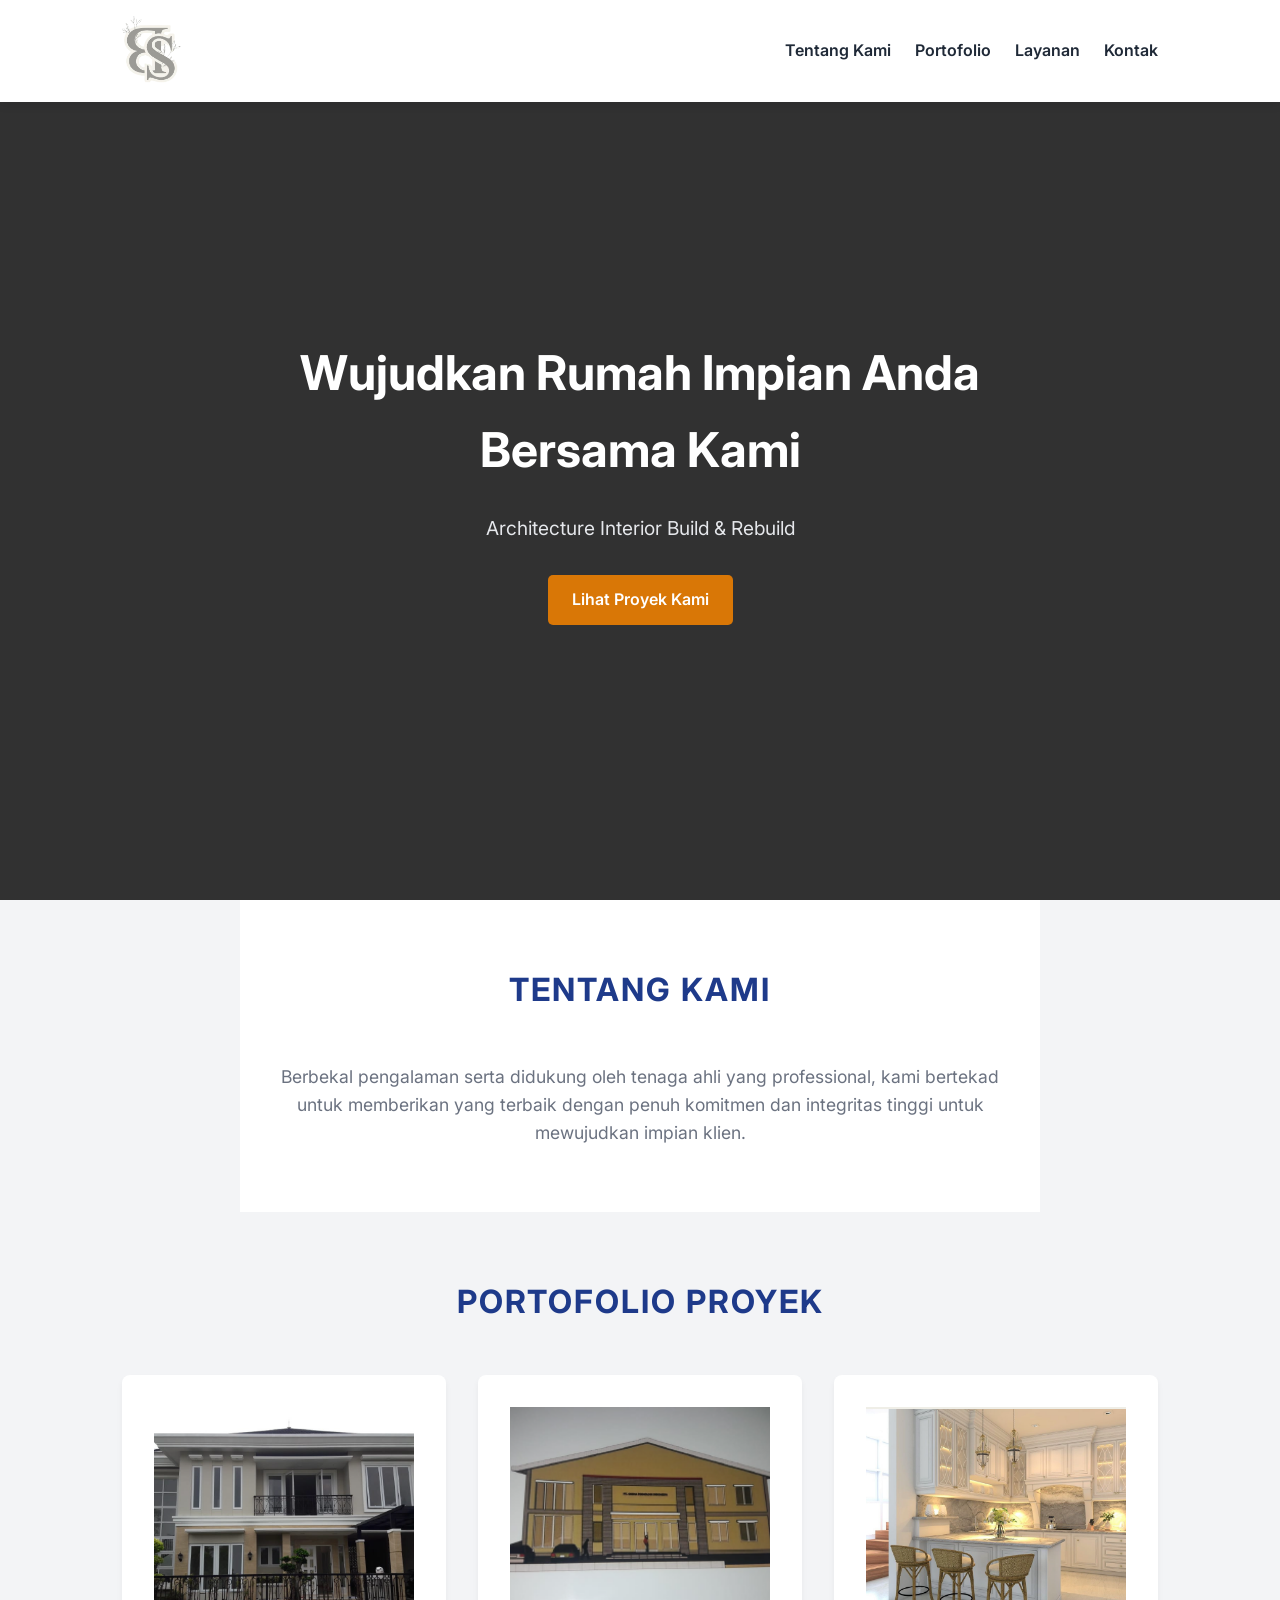
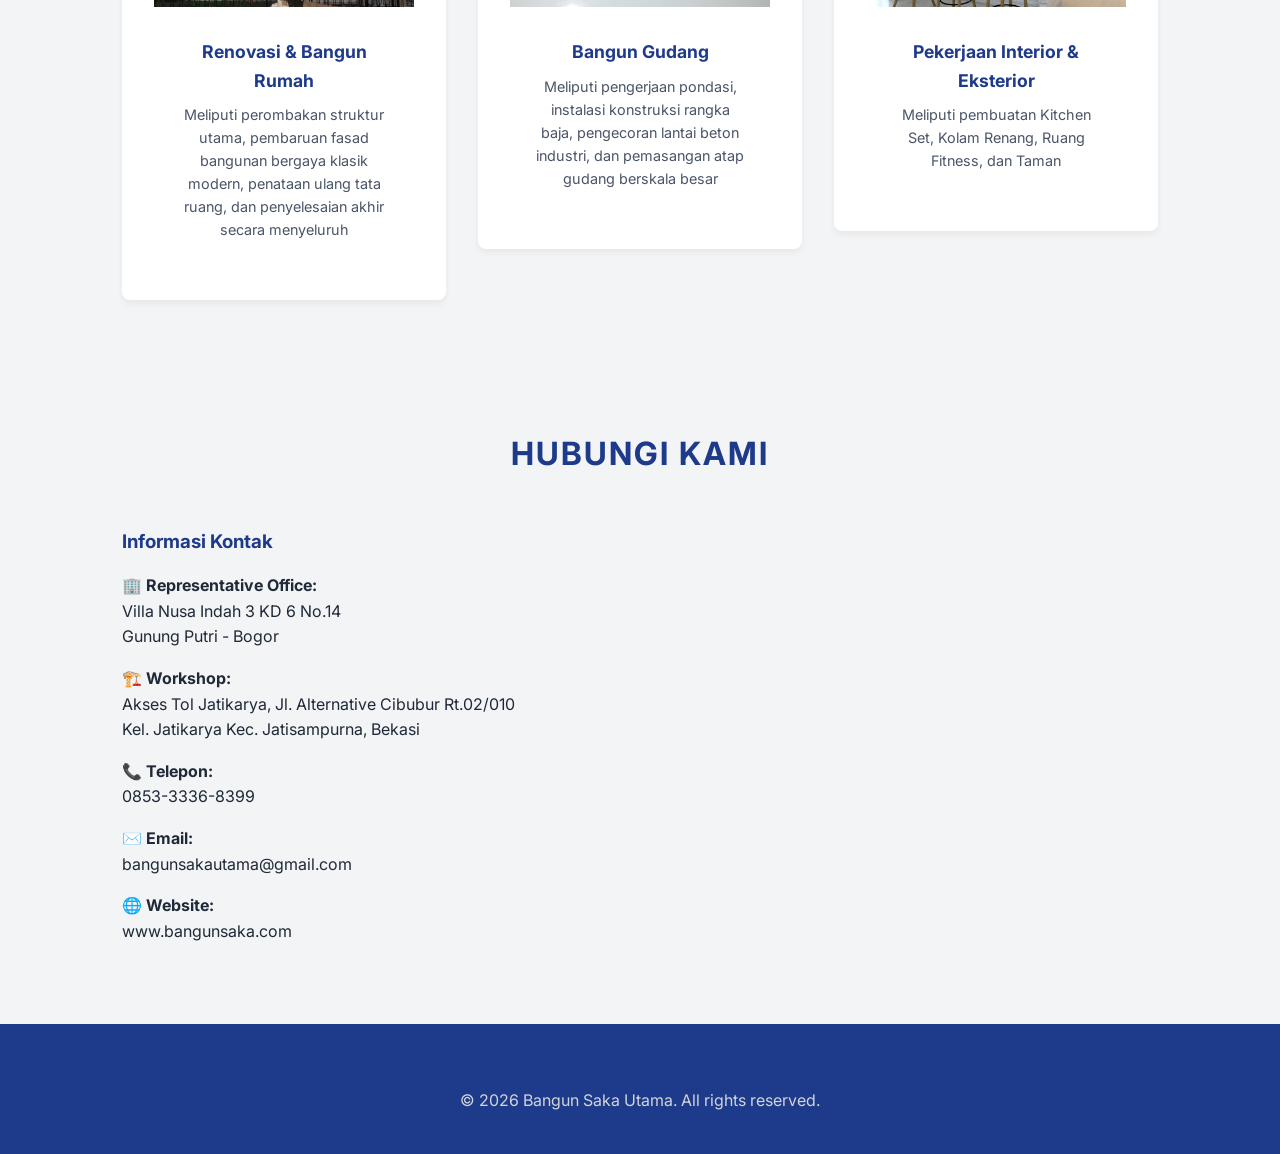
==== index.html @ c2448979 "Initial commit" ====
<!DOCTYPE html>
<html lang="id">
<head>
    <meta charset="UTF-8">
    <meta name="viewport" content="width=device-width, initial-scale=1.0">
    <title>Bangun Saka Utama</title>
    <link href="https://fonts.googleapis.com/css2?family=Inter:wght@300;400;600;700&family=Playfair+Display:wght@700&display=swap" rel="stylesheet">
    <style>
        /* === Variabel CSS & Reset === */
        :root {
            --primary: #1e3a8a; /* Biru Tua */
            --primary-light: #3b82f6; 
            --accent: #d97706; /* Emas/Amber */
            --accent-hover: #b45309;
            --text-dark: #1f2937;
            --text-light: #6b7280;
            --bg-light: #f3f4f6;
            --white: #ffffff;
        }

        * {
            margin: 0;
            padding: 0;
            box-sizing: border-box;
            font-family: 'Inter', sans-serif;
            scroll-behavior: smooth;
        }

        body {
            color: var(--text-dark);
            line-height: 1.6;
            background-color: var(--bg-light);
        }

        /* === Tipografi & Utilitas === */
        h1, h2, h3 {
            color: var(--primary);
            margin-bottom: 1rem;
        }

        .container {
            max-width: 1100px;
            margin: 0 auto;
            padding: 4rem 2rem;
        }

        .section-title {
            text-align: center;
            font-size: 2rem;
            margin-bottom: 3rem;
            font-weight: 700;
            letter-spacing: 2px;
            text-transform: uppercase
        }

        .btn {
            display: inline-block;
            background-color: var(--accent);
            color: var(--white);
            padding: 0.75rem 1.5rem;
            border-radius: 5px;
            text-decoration: none;
            font-weight: 600;
            border: none;
            cursor: pointer;
            transition: background 0.3s;
        }

        .btn:hover {
            background-color: var(--accent-hover);
        }

        /* === Navigasi === */
        header {
            background: var(--white);
            box-shadow: 0 2px 10px rgba(0,0,0,0.1);
            position: fixed;
            width: 100%;
            top: 0;
            z-index: 1000;
        }

        nav {
            max-width: 1100px;
            margin: 0 auto;
            padding: 1rem 2rem;
            display: flex;
            justify-content: space-between;
            align-items: center;
        }

        .logo {
            font-size: 1.5rem;
            font-weight: 700;
            color: var(--primary);
            text-decoration: none;
        }

        .nav-links {
            list-style: none;
            display: flex;
            gap: 1.5rem;
        }

        .nav-links a {
            text-decoration: none;
            color: var(--text-dark);
            font-weight: 600;
            transition: color 0.3s;
        }

        .nav-links a:hover {
            color: var(--primary-light);
        }

        /* === Hero Section === */
        .hero {
            background: linear-gradient(rgba(0, 0, 0, 0.8), rgba(0, 0, 0, 0.8)), url('https://images.unsplash.com/photo-1600596542815-ffad4c1539a9?ixlib=rb-1.2.1&auto=format&fit=crop&w=1350&q=80') center/cover;
            height: 100vh;
            display: flex;
            align-items: center;
            justify-content: center;
            text-align: center;
            color: var(--white);
            padding-top: 60px; /* Offset untuk header */
        }

        .hero-content {
            max-width: 800px;
            margin: 0 auto;
            padding: 0 2rem;
        }

        .hero h1 {
            color: var(--white);
            font-size: 3rem;
            margin-bottom: 1.5rem;
        }

        .hero p {
            font-size: 1.2rem;
            margin-bottom: 2rem;
            color: #e5e7eb;
        }

        /* === About Section === */
        .about {
            background-color: var(--white);
            text-align: center;
            max-width: 800px;
            margin: 0 auto;
        }

        .about p {
            font-size: 1.1rem;
            color: var(--text-light);
        }

        /* === Services Section === */
        .services {
            background-color: var(--bg-light);
        }

        .grid {
            display: grid;
            grid-template-columns: repeat(auto-fit, minmax(280px, 1fr));
            gap: 2rem;
        }

        .card {
            background: var(--white);
            padding: 2rem;
            border-radius: 8px;
            box-shadow: 0 4px 6px rgba(0,0,0,0.05);
            text-align: center;
            transition: transform 0.3s;
        }

        .card:hover {
            transform: translateY(-5px);
        }

        .card h3 {
            font-size: 1.25rem;
        }

        .card p {
            color: var(--text-light);
            font-size: 0.95rem;
        }

        /* Portfolio */
        .portfolio-grid { 
            display: grid; 
            grid-template-columns: repeat(auto-fit, minmax(300px, 1fr)); 
            gap: 2rem; 
        }
        .card { 
            background: var(--white); 
            border-radius: 8px; 
            overflow: hidden; 
            box-shadow: 0 4px 6px rgba(0,0,0,0.05); 
        }
        .card img { 
            width: 100%; 
            height: 200px; 
            object-fit: cover; 
            background-color: #e2e8f0; 
        }
        .card-content { 
            padding: 1.5rem; 
        }
        .card h3 { 
            font-size: 1.1rem; 
            margin-bottom: 0.5rem; 
        }
        .card p { 
            font-size: 0.9rem; 
            color: #4a5568; 
            margin-bottom: 0.2rem; 
        }

        /* === Contact Section === */
        .contact-wrapper { 
            display: grid; 
            grid-template-columns: 1fr 1fr; gap: 3rem; 
            background: var(--white); 
            padding: 2rem; 
            border-radius: 8px; 
        }

        .contact-info p { 
            margin-bottom: 1rem; 
        }

        .contact form {
            max-width: 600px;
            margin: 0 auto;
            display: flex;
            flex-direction: column;
            gap: 1.5rem;
        }

        .form-group {
            display: flex;
            flex-direction: column;
            margin-bottom: 1rem;
            gap: 0.5rem;
        }

        .form-group label {
            font-weight: 600;
        }

        .form-group input, .form-group textarea {
            width: 100%;
            padding: 0.8rem;
            border: 1px solid #cbd5e0;;
            border-radius: 4px;
            font-size: 1rem;
        }

        .form-group input:focus, .form-group textarea:focus {
            outline: none;
            border-color: var(--primary);
        }

        /* === Footer === */
        footer {
            background-color: var(--primary);
            color: var(--white);
            text-align: center;
            padding: 2rem;
        }

        footer p {
            margin-top: 2rem;
            margin-bottom: 0.5rem;
            color: #d1d5db;
        }

        /* === Responsif / Mobile === */
        @media (max-width: 768px) {
            .nav-links {
                display: none; /* Disembunyikan untuk kesederhanaan di mobile */
            }
            .hero h1 {
                font-size: 2rem;
            }
            .hero p {
                font-size: 1rem;
            }
            .container {
                padding: 3rem 1.5rem;
            }
            .contact-wrapper { 
                grid-template-columns: 1fr; 
            }
            .nav-links { 
                display: none;
            }
        }
    </style>
</head>
<body>

    <!-- Header & Navigasi -->
    <header>
        <nav>
            <a href="#" class="logo"><img src="image/Logo Bangun Saka Utama.jpg" alt="Bangun Saka Utama" 
                style="height:70px; vertical-align:middle; margin-right:10px;"></a>
            <ul class="nav-links">
                <li><a href="#about">Tentang Kami</a></li>
                <li><a href="#portofolio">Portofolio</a></li>
                <li><a href="#services">Layanan</a></li>
                <li><a href="#contact">Kontak</a></li>
            </ul>
        </nav>
    </header>

    <!-- Hero Section -->
    <section class="hero" id="home">
        <div class="hero-content">
            <h1>Wujudkan Rumah Impian Anda Bersama Kami</h1>
            <p>Architecture Interior Build & Rebuild</p>
            <a href="#portofolio" class="btn">Lihat Proyek Kami</a>
        </div>
    </section>

    <!-- About Section -->
    <section class="container about" id="about">
        <h2 class="section-title">Tentang Kami</h2>
        <p>Berbekal pengalaman serta didukung oleh tenaga ahli yang professional, kami bertekad untuk memberikan yang terbaik dengan penuh komitmen dan integritas tinggi untuk mewujudkan impian klien.</p>
    </section>

    <!-- Services / Portfolio Section -->
    <section class="container" id="portfolio">
        <h2 class="section-title">Portofolio Proyek</h2>
        <div class="portfolio-grid">
            
                <!-- Item 1 -->
                <a href="Bangun rumah.html" style="text-decoration: none; color: inherit;">
                    <div class="card">
                        <img src="image/Renovasi & Bangun Rumah.jpg">
                        <div class="card-content">
                            <h3>Renovasi & Bangun Rumah</h3>
                            <p>Meliputi perombakan struktur utama, pembaruan fasad bangunan bergaya klasik modern, penataan ulang tata ruang, dan penyelesaian akhir secara menyeluruh </p>
                        </div>
                    </div>
                </a>
                <!-- Item 2 -->
                <a href="Bangun Gudang.html" style="text-decoration: none; color: inherit;">
                    <div class="card">
                        <img src="image/Bangun Gudang.jpg">
                        <div class="card-content">
                            <h3>Bangun Gudang</h3>
                            <p>Meliputi pengerjaan pondasi, instalasi konstruksi rangka baja, pengecoran lantai beton industri, dan pemasangan atap gudang berskala besar</p>
                        </div>
                    </div>
                </a>
                <!-- Item 3 -->
                <a href="Bangun Interior.html" style="text-decoration: none; color: inherit;">
                    <div class="card">
                        <img src="image/Interior.jpg">
                        <div class="card-content">
                            <h3>Pekerjaan Interior & Eksterior</h3>
                            <p>Meliputi pembuatan Kitchen Set, Kolam Renang, Ruang Fitness, dan Taman</p>
                        </div>
                    </div>
                </a>
        </div>
    </section>

    <!-- Contact Form Section -->
    <section class="container" id="contact">
        <h2 class="section-title">Hubungi Kami</h2>
        <form id="contact-wrapper">
            <div class="contact-info">
            <h3>Informasi Kontak</h3>
            
            <div class="contact-item">
                <strong>🏢 Representative Office:</strong>
                <p>Villa Nusa Indah 3 KD 6 No.14<br>Gunung Putri - Bogor</p>
            </div>
            
            <div class="contact-item">
                <strong>🏗️ Workshop:</strong>
                <p>Akses Tol Jatikarya, Jl. Alternative Cibubur Rt.02/010<br>Kel. Jatikarya Kec. Jatisampurna, Bekasi</p>
            </div>
            
            <div class="contact-item">
                <strong>📞 Telepon:</strong>
                <p>0853-3336-8399</p>
            </div>
            
            <div class="contact-item">
                <strong>✉️ Email:</strong>
                <p>bangunsakautama@gmail.com</p>
            </div>
            
            <div class="contact-item">
                <strong>🌐 Website:</strong>
                <p>www.bangunsaka.com</p>
            </div>
        </form>

        </div>
    </section>

    <!-- Footer -->
    <footer>
        <p>&copy; 2026 Bangun Saka Utama. All rights reserved.</p>
    </footer>

</body>
</html>
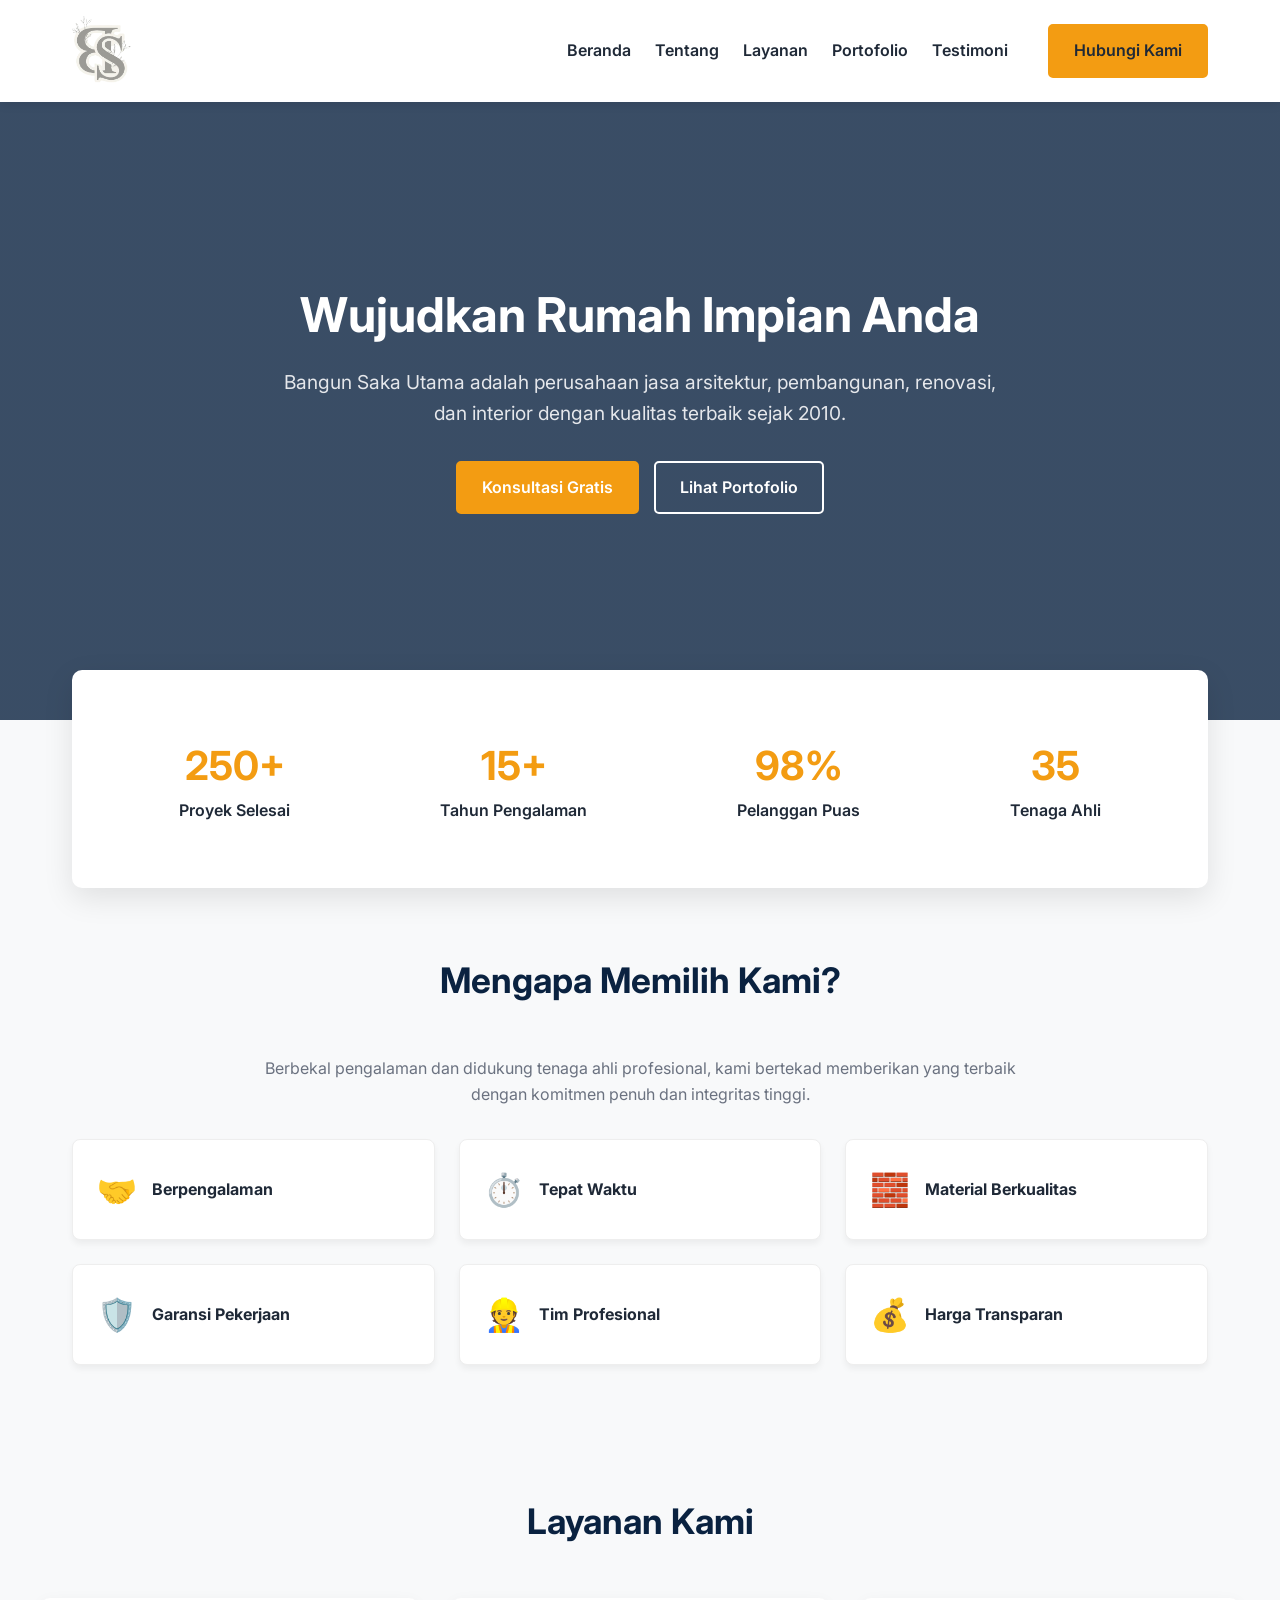
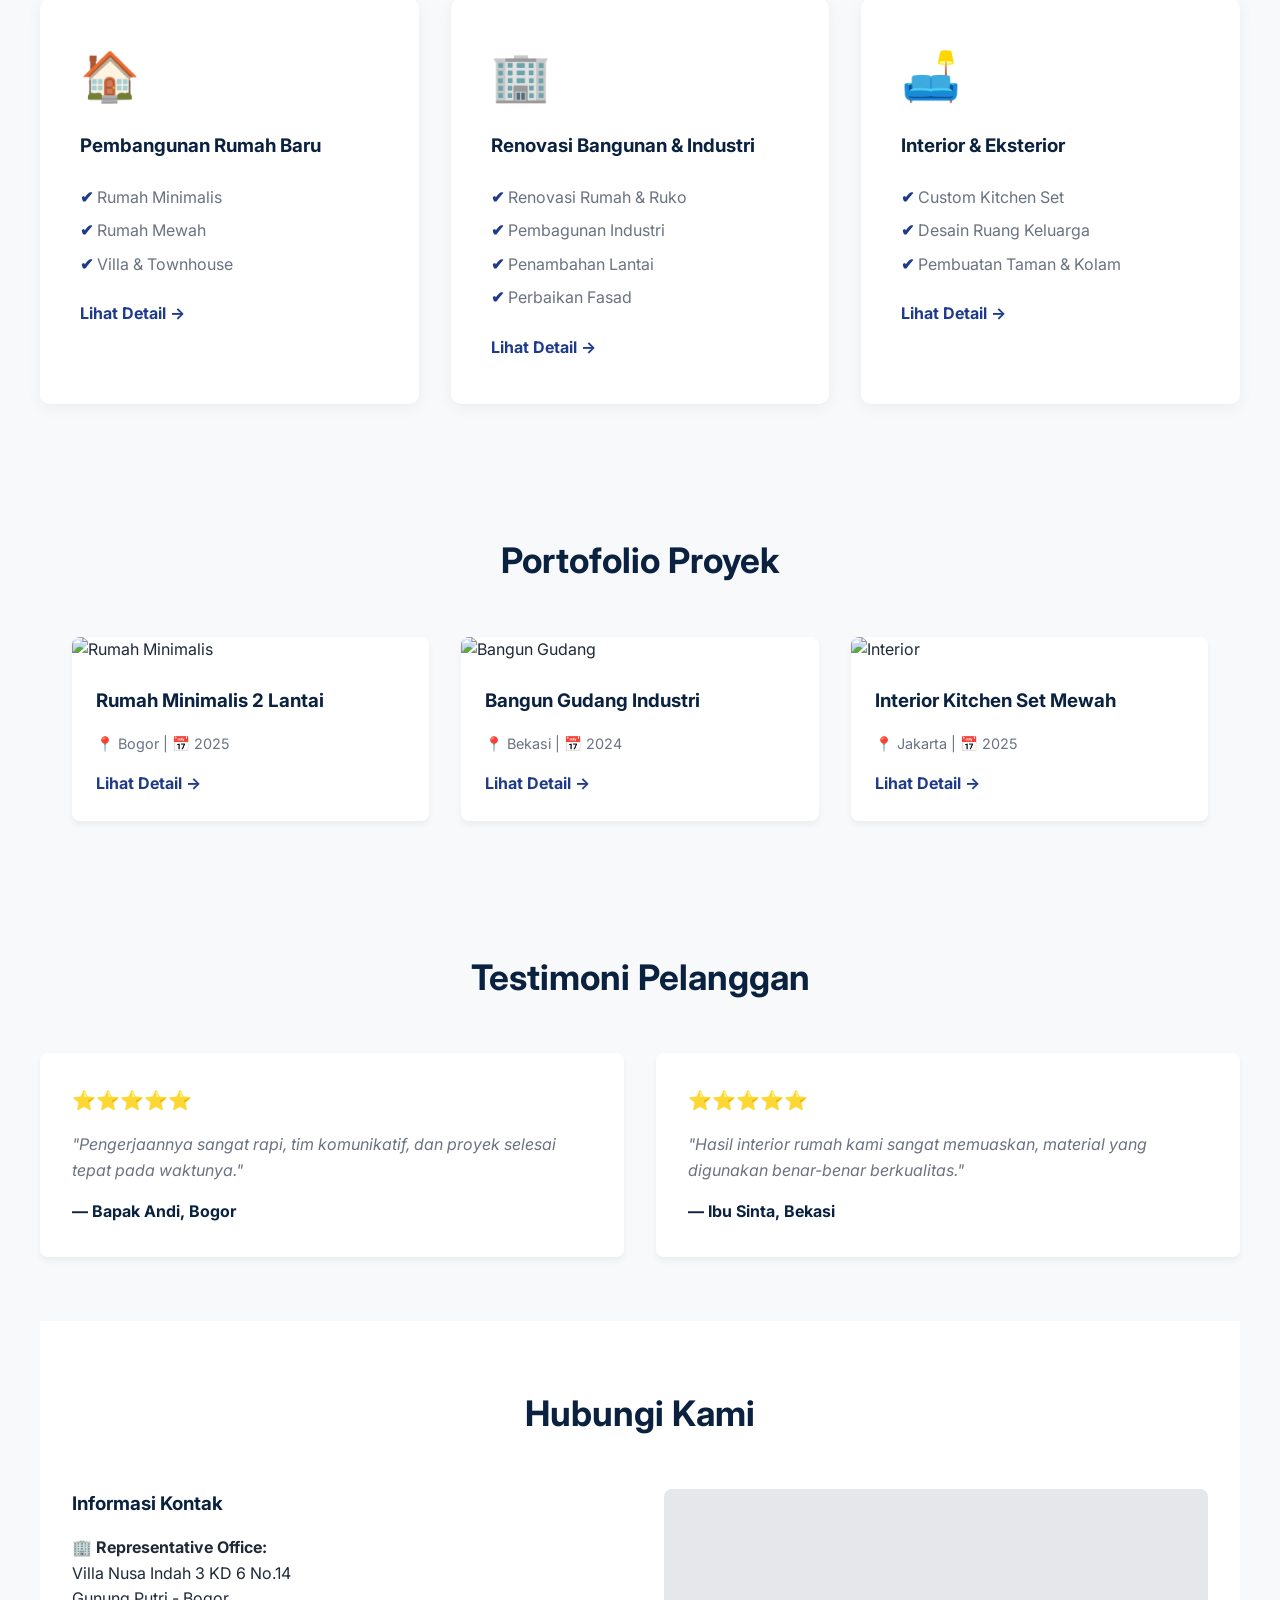
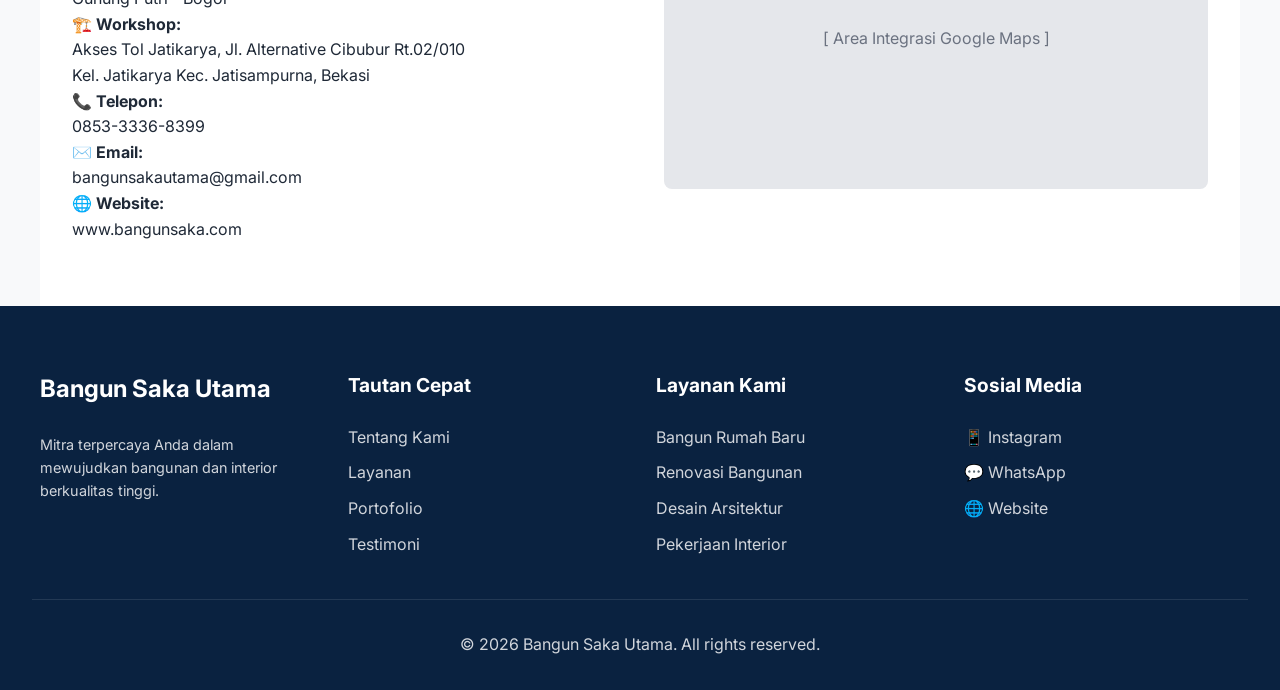
==== commit b9ca6eed: "penambahan" ====
--- a/index.html
+++ b/index.html
@@ -4,17 +4,18 @@
     <meta charset="UTF-8">
     <meta name="viewport" content="width=device-width, initial-scale=1.0">
     <title>Bangun Saka Utama</title>
-    <link href="https://fonts.googleapis.com/css2?family=Inter:wght@300;400;600;700&family=Playfair+Display:wght@700&display=swap" rel="stylesheet">
+    <link href="https://fonts.googleapis.com/css2?family=Inter:wght@300;400;600;700&amp;display=swap" rel="stylesheet">
     <style>
         /* === Variabel CSS & Reset === */
         :root {
-            --primary: #1e3a8a; /* Biru Tua */
-            --primary-light: #3b82f6; 
-            --accent: #d97706; /* Emas/Amber */
-            --accent-hover: #b45309;
+            /* Menyesuaikan dengan nuansa biru konstruksi dan oranye CTA */
+            --primary: #0a2240; 
+            --primary-light: #1e3a8a; 
+            --accent: #f39c12; 
+            --accent-hover: #d68910;
             --text-dark: #1f2937;
             --text-light: #6b7280;
-            --bg-light: #f3f4f6;
+            --bg-light: #f8f9fa;
             --white: #ffffff;
         }
 
@@ -32,42 +33,53 @@
             background-color: var(--bg-light);
         }
 
-        /* === Tipografi & Utilitas === */
-        h1, h2, h3 {
-            color: var(--primary);
-            margin-bottom: 1rem;
-        }
-
+        h1, h2, h3 { 
+            color: var(--primary); 
+            margin-bottom: 1rem; 
+        }
+        
         .container {
-            max-width: 1100px;
+            max-width: 1200px;
             margin: 0 auto;
             padding: 4rem 2rem;
         }
 
         .section-title {
             text-align: center;
-            font-size: 2rem;
+            font-size: 2.2rem;
             margin-bottom: 3rem;
             font-weight: 700;
-            letter-spacing: 2px;
-            text-transform: uppercase
-        }
-
+        }
+
+        /* === Tombol (Buttons) === */
         .btn {
             display: inline-block;
-            background-color: var(--accent);
-            color: var(--white);
             padding: 0.75rem 1.5rem;
             border-radius: 5px;
             text-decoration: none;
             font-weight: 600;
-            border: none;
+            text-align: center;
+            transition: all 0.3s ease;
             cursor: pointer;
-            transition: background 0.3s;
-        }
-
-        .btn:hover {
+            border: 2px solid transparent;
+        }
+        .btn-primary {
+            background-color: var(--accent);
+            color: var(--white);
+            border-color: var(--accent);
+        }
+        .btn-primary:hover {
             background-color: var(--accent-hover);
+            border-color: var(--accent-hover);
+        }
+        .btn-outline {
+            background-color: transparent;
+            color: var(--white);
+            border-color: var(--white);
+        }
+        .btn-outline:hover {
+            background-color: var(--white);
+            color: var(--primary);
         }
 
         /* === Navigasi === */
@@ -79,225 +91,282 @@
             top: 0;
             z-index: 1000;
         }
-
         nav {
-            max-width: 1100px;
+            max-width: 1200px;
             margin: 0 auto;
             padding: 1rem 2rem;
             display: flex;
             justify-content: space-between;
             align-items: center;
         }
-
-        .logo {
-            font-size: 1.5rem;
-            font-weight: 700;
-            color: var(--primary);
-            text-decoration: none;
+        .logo { 
+            font-size: 1.5rem; 
+            font-weight: 700; 
+            color: var(--primary); 
+            text-decoration: none; 
         }
 
         .nav-links {
             list-style: none;
             display: flex;
             gap: 1.5rem;
-        }
-
+            align-items: center;
+        }
         .nav-links a {
             text-decoration: none;
             color: var(--text-dark);
             font-weight: 600;
             transition: color 0.3s;
         }
-
-        .nav-links a:hover {
-            color: var(--primary-light);
+        .nav-links a:hover { 
+            color: var(--accent); 
+        }
+        .nav-cta { 
+            margin-left: 1rem; 
         }
 
         /* === Hero Section === */
         .hero {
-            background: linear-gradient(rgba(0, 0, 0, 0.8), rgba(0, 0, 0, 0.8)), url('https://images.unsplash.com/photo-1600596542815-ffad4c1539a9?ixlib=rb-1.2.1&auto=format&fit=crop&w=1350&q=80') center/cover;
-            height: 100vh;
+            background: linear-gradient(rgba(10, 34, 64, 0.8), rgba(10, 34, 64, 0.8)), url('https://images.unsplash.com/photo-1600596542815-ffad4c1539a9?ixlib=rb-1.2.1&auto=format&fit=crop&w=1920&q=80') center/cover;
+            height: 80vh;
             display: flex;
             align-items: center;
             justify-content: center;
             text-align: center;
-            color: var(--white);
-            padding-top: 60px; /* Offset untuk header */
-        }
-
+            padding-top: 80px;
+        }
         .hero-content {
             max-width: 800px;
-            margin: 0 auto;
             padding: 0 2rem;
         }
-
         .hero h1 {
             color: var(--white);
             font-size: 3rem;
             margin-bottom: 1.5rem;
-        }
-
+            line-height: 1.2;
+        }
         .hero p {
             font-size: 1.2rem;
+            color: #e5e7eb;
             margin-bottom: 2rem;
-            color: #e5e7eb;
-        }
-
-        /* === About Section === */
-        .about {
-            background-color: var(--white);
-            text-align: center;
-            max-width: 800px;
-            margin: 0 auto;
-        }
-
-        .about p {
-            font-size: 1.1rem;
-            color: var(--text-light);
-        }
-
-        /* === Services Section === */
-        .services {
-            background-color: var(--bg-light);
-        }
-
-        .grid {
+        }
+        .hero-buttons {      
+            display: flex;
+            gap: 15px;
+            justify-content: center;
+        }
+
+        /* === Mengapa Memilih Kami & Statistik === */
+        .reasons-grid {
             display: grid;
-            grid-template-columns: repeat(auto-fit, minmax(280px, 1fr));
+            grid-template-columns: repeat(auto-fit, minmax(300px, 1fr));
+            gap: 1.5rem;
+            margin-top: 2rem;
+        }
+        .reason-card {
+            background: var(--white);
+            padding: 1.5rem;
+            border-radius: 8px;
+            box-shadow: 0 4px 6px rgba(0,0,0,0.05);
+            display: flex;
+            align-items: center;
+            gap: 15px;
+            border: 1px solid #eee;
+        }
+        .reason-icon { font-size: 2rem; }
+        
+        .stats-container {
+            background: var(--white);
+            padding: 3rem 2rem;
+            border-radius: 10px;
+            box-shadow: 0 10px 30px rgba(0,0,0,0.1);
+            display: flex;
+            justify-content: space-around;
+            flex-wrap: wrap;
+            margin-top: -50px; /* Overlapping efek */
+            position: relative;
+            z-index: 10;
+        }
+        .stat-item { 
+            text-align: center; 
+            padding: 1rem;
+        }
+        .stat-number { 
+            font-size: 2.5rem; 
+            font-weight: bold; 
+            color: var(--accent); 
+        }
+        .stat-label { 
+            font-weight: 600; 
+            color: var(--text-dark); 
+        }
+
+        /* === Layanan Kami (Card Hover Style) === */
+        .services-grid {
+            display: grid;
+            grid-template-columns: repeat(auto-fit, minmax(300px, 1fr));
             gap: 2rem;
         }
-
-        .card {
+        .service-card {
+            background: var(--white);
+            padding: 2.5rem;
+            border-radius: 10px;
+            box-shadow: 0 4px 15px rgba(0,0,0,0.05);
+            transition: all 0.3s ease;
+            border-bottom: 4px solid transparent;
+        }
+        .service-card:hover {
+            transform: translateY(-10px);
+            box-shadow: 0 15px 30px rgba(0,0,0,0.1);
+            border-bottom: 4px solid var(--accent);
+        }
+        .service-icon { 
+            font-size: 3rem; 
+            margin-bottom: 1rem; 
+        }
+        .service-list { 
+            list-style: none; 
+            padding: 0; 
+            margin: 1.5rem 0; 
+            color: var(--text-light); 
+        }
+        .service-list li { 
+            margin-bottom: 8px; 
+        }
+        .service-list li::before { 
+            content: "✔ "; 
+            color: var(--primary-light); 
+            font-weight: bold; 
+        }
+        .link-detail { 
+            color: var(--primary-light); 
+            text-decoration: none; 
+            font-weight: bold; 
+            transition: color 0.3s; 
+        }
+        .link-detail:hover { 
+            color: var(--accent); 
+        }
+
+        /* === Portofolio === */
+        .portfolio-grid { 
+            display: grid; 
+            grid-template-columns: repeat(auto-fit, minmax(300px, 1fr)); 
+            gap: 2rem; 
+        }
+        .portfolio-card { 
+            background: var(--white); 
+            border-radius: 8px; 
+            overflow: hidden; 
+            box-shadow: 0 4px 6px rgba(0,0,0,0.05); 
+            transition: transform 0.3s;
+        }
+        .portfolio-card:hover { 
+            transform: scale(1.03); 
+        }
+        .portfolio-card img { 
+            width: 100%; 
+            height: 250px; 
+            object-fit: cover; 
+        }
+        .portfolio-content { 
+            padding: 1.5rem; 
+        }
+        .portfolio-meta { 
+            font-size: 0.9rem; 
+            color: var(--text-light); 
+            margin-bottom: 1rem; 
+        }
+
+        /* === Testimoni === */
+        .testi-grid {
+            display: grid;
+            grid-template-columns: repeat(auto-fit, minmax(300px, 1fr));
+            gap: 2rem;
+        }
+        .testi-card {
             background: var(--white);
             padding: 2rem;
             border-radius: 8px;
             box-shadow: 0 4px 6px rgba(0,0,0,0.05);
+            text-align: left;
+        }
+        .stars { 
+            color: var(--accent); 
+            font-size: 1.2rem; 
+            margin-bottom: 1rem; 
+        }
+        .quote { 
+            font-style: italic; 
+            color: var(--text-light); 
+            margin-bottom: 1rem; 
+        }
+        .author { 
+            font-weight: bold; 
+            color: var(--primary); 
+        }
+
+        /* === Kontak & Footer === */
+        .contact-section { 
+            background: var(--white); 
+        }
+        .contact-grid { 
+            display: grid; 
+            grid-template-columns: 1fr 1fr;
+            gap: 3rem; 
+        }
+        
+        footer {
+            background: var(--primary);
+            color: #d1d5db;
+            padding: 4rem 2rem 2rem;
+        }
+        .footer-grid {
+            max-width: 1200px;
+            margin: 0 auto;
+            display: grid;
+            grid-template-columns: repeat(auto-fit, minmax(200px, 1fr));
+            gap: 2rem;
+            margin-bottom: 2rem;
+        }
+        .footer-col h3 { 
+            color: var(--white); 
+            margin-bottom: 1.5rem; 
+            font-size: 1.2rem; 
+        }
+        .footer-links { 
+            list-style: none; 
+        }
+        .footer-links li { 
+            margin-bottom: 10px; 
+        }
+        .footer-links a { 
+            color: #d1d5db; 
+            text-decoration: none; 
+            transition: color 0.3s; 
+        }
+        .footer-links a:hover { 
+            color: var(--accent); 
+        }
+        .footer-bottom {
             text-align: center;
-            transition: transform 0.3s;
-        }
-
-        .card:hover {
-            transform: translateY(-5px);
-        }
-
-        .card h3 {
-            font-size: 1.25rem;
-        }
-
-        .card p {
-            color: var(--text-light);
-            font-size: 0.95rem;
-        }
-
-        /* Portfolio */
-        .portfolio-grid { 
-            display: grid; 
-            grid-template-columns: repeat(auto-fit, minmax(300px, 1fr)); 
-            gap: 2rem; 
-        }
-        .card { 
-            background: var(--white); 
-            border-radius: 8px; 
-            overflow: hidden; 
-            box-shadow: 0 4px 6px rgba(0,0,0,0.05); 
-        }
-        .card img { 
-            width: 100%; 
-            height: 200px; 
-            object-fit: cover; 
-            background-color: #e2e8f0; 
-        }
-        .card-content { 
-            padding: 1.5rem; 
-        }
-        .card h3 { 
-            font-size: 1.1rem; 
-            margin-bottom: 0.5rem; 
-        }
-        .card p { 
-            font-size: 0.9rem; 
-            color: #4a5568; 
-            margin-bottom: 0.2rem; 
-        }
-
-        /* === Contact Section === */
-        .contact-wrapper { 
-            display: grid; 
-            grid-template-columns: 1fr 1fr; gap: 3rem; 
-            background: var(--white); 
-            padding: 2rem; 
-            border-radius: 8px; 
-        }
-
-        .contact-info p { 
-            margin-bottom: 1rem; 
-        }
-
-        .contact form {
-            max-width: 600px;
-            margin: 0 auto;
-            display: flex;
-            flex-direction: column;
-            gap: 1.5rem;
-        }
-
-        .form-group {
-            display: flex;
-            flex-direction: column;
-            margin-bottom: 1rem;
-            gap: 0.5rem;
-        }
-
-        .form-group label {
-            font-weight: 600;
-        }
-
-        .form-group input, .form-group textarea {
-            width: 100%;
-            padding: 0.8rem;
-            border: 1px solid #cbd5e0;;
-            border-radius: 4px;
-            font-size: 1rem;
-        }
-
-        .form-group input:focus, .form-group textarea:focus {
-            outline: none;
-            border-color: var(--primary);
-        }
-
-        /* === Footer === */
-        footer {
-            background-color: var(--primary);
-            color: var(--white);
-            text-align: center;
-            padding: 2rem;
-        }
-
-        footer p {
-            margin-top: 2rem;
-            margin-bottom: 0.5rem;
-            color: #d1d5db;
-        }
-
-        /* === Responsif / Mobile === */
+            padding-top: 2rem;
+            border-top: 1px solid rgba(255,255,255,0.1);
+        }
+
+        /* Responsive */
         @media (max-width: 768px) {
-            .nav-links {
-                display: none; /* Disembunyikan untuk kesederhanaan di mobile */
+            .nav-links { 
+                display: none; 
             }
-            .hero h1 {
-                font-size: 2rem;
+            .hero h1 { 
+                font-size: 2.2rem; 
             }
-            .hero p {
-                font-size: 1rem;
+            .hero-buttons { 
+                flex-direction: column; 
             }
-            .container {
-                padding: 3rem 1.5rem;
-            }
-            .contact-wrapper { 
+            .contact-grid { 
                 grid-template-columns: 1fr; 
-            }
-            .nav-links { 
-                display: none;
             }
         }
     </style>
@@ -307,13 +376,16 @@
     <!-- Header & Navigasi -->
     <header>
         <nav>
-            <a href="#" class="logo"><img src="image/Logo Bangun Saka Utama.jpg" alt="Bangun Saka Utama" 
+            <!-- Ganti src dengan logo Anda -->
+            <a href="index.html" class="logo"><img src="image/Logo Bangun Saka Utama.jpg" alt="Bangun Saka Utama" 
                 style="height:70px; vertical-align:middle; margin-right:10px;"></a>
             <ul class="nav-links">
-                <li><a href="#about">Tentang Kami</a></li>
-                <li><a href="#portofolio">Portofolio</a></li>
+                <li><a href="#home">Beranda</a></li>
+                <li><a href="#about">Tentang</a></li>
                 <li><a href="#services">Layanan</a></li>
-                <li><a href="#contact">Kontak</a></li>
+                <li><a href="#portfolio">Portofolio</a></li>
+                <li><a href="#testimoni">Testimoni</a></li>
+                <li class="nav-cta"><a href="#contact" class="btn btn-primary">Hubungi Kami</a></li>
             </ul>
         </nav>
     </header>
@@ -321,95 +393,233 @@
     <!-- Hero Section -->
     <section class="hero" id="home">
         <div class="hero-content">
-            <h1>Wujudkan Rumah Impian Anda Bersama Kami</h1>
-            <p>Architecture Interior Build & Rebuild</p>
-            <a href="#portofolio" class="btn">Lihat Proyek Kami</a>
+            <h1>Wujudkan Rumah Impian Anda</h1>
+            <p>Bangun Saka Utama adalah perusahaan jasa arsitektur, pembangunan, renovasi, dan interior dengan kualitas terbaik sejak 2010.</p>
+            <div class="hero-buttons">
+                <a href="#contact" class="btn btn-primary">Konsultasi Gratis</a>
+                <a href="#portfolio" class="btn btn-outline">Lihat Portofolio</a>
+            </div>
         </div>
     </section>
 
-    <!-- About Section -->
-    <section class="container about" id="about">
-        <h2 class="section-title">Tentang Kami</h2>
-        <p>Berbekal pengalaman serta didukung oleh tenaga ahli yang professional, kami bertekad untuk memberikan yang terbaik dengan penuh komitmen dan integritas tinggi untuk mewujudkan impian klien.</p>
+    <!-- Statistik Section -->
+    <div class="container" style="padding-top: 0; padding-bottom: 0;">
+        <div class="stats-container">
+            <div class="stat-item">
+                <div class="stat-number">250+</div>
+                <div class="stat-label">Proyek Selesai</div>
+            </div>
+            <div class="stat-item">
+                <div class="stat-number">15+</div>
+                <div class="stat-label">Tahun Pengalaman</div>
+            </div>
+            <div class="stat-item">
+                <div class="stat-number">98%</div>
+                <div class="stat-label">Pelanggan Puas</div>
+            </div>
+            <div class="stat-item">
+                <div class="stat-number">35</div>
+                <div class="stat-label">Tenaga Ahli</div>
+            </div>
+        </div>
+    </div>
+
+    <!-- Tentang & Mengapa Memilih Kami -->
+    <section class="container" id="about">
+        <h2 class="section-title">Mengapa Memilih Kami?</h2>
+        <p style="text-align: center; max-width: 800px; margin: 0 auto 2rem; color: var(--text-light);">
+            Berbekal pengalaman dan didukung tenaga ahli profesional, kami bertekad memberikan yang terbaik dengan komitmen penuh dan integritas tinggi.
+        </p>
+        <div class="reasons-grid">
+            <div class="reason-card"><span class="reason-icon">🤝</span> <strong>Berpengalaman</strong></div>
+            <div class="reason-card"><span class="reason-icon">⏱️</span> <strong>Tepat Waktu</strong></div>
+            <div class="reason-card"><span class="reason-icon">🧱</span> <strong>Material Berkualitas</strong></div>
+            <div class="reason-card"><span class="reason-icon">🛡️</span> <strong>Garansi Pekerjaan</strong></div>
+            <div class="reason-card"><span class="reason-icon">👷</span> <strong>Tim Profesional</strong></div>
+            <div class="reason-card"><span class="reason-icon">💰</span> <strong>Harga Transparan</strong></div>
+        </div>
     </section>
 
-    <!-- Services / Portfolio Section -->
+    <!-- Layanan Kami -->
+    <section class="container" id="services" style="background-color: var(--bg-light); max-width: 100%;">
+        <div style="max-width: 1200px; margin: 0 auto;">
+            <h2 class="section-title">Layanan Kami</h2>
+            <div class="services-grid">
+                <!-- Card 1 -->
+                <div class="service-card">
+                    <a href="Bangun rumah.html" style="text-decoration: none; color: inherit; display: block;"> 
+                    <div class="service-icon">🏠</div>
+                    <h3>Pembangunan Rumah Baru</h3>
+                    <ul class="service-list">
+                        <li>Rumah Minimalis</li>
+                        <li>Rumah Mewah</li>
+                        <li>Villa & Townhouse</li>
+                    </ul>
+                    <span class="link-detail">Lihat Detail &rarr;</span>
+                    </a>
+                </div>
+                <!-- Card 2 -->
+                <div class="service-card">
+                    <a href="Bangun Gudang.html" style="text-decoration: none; color: inherit; display: block;"> 
+                    <div class="service-icon">🏢</div>
+                    <h3>Renovasi Bangunan & Industri</h3>
+                    <ul class="service-list">
+                        <li>Renovasi Rumah & Ruko</li>
+                        <li>Pembagunan Industri</li>
+                        <li>Penambahan Lantai</li>
+                        <li>Perbaikan Fasad</li>
+                    </ul>
+                    <span class="link-detail">Lihat Detail &rarr;</span>
+                    </a>
+                </div>
+                <!-- Card 3 -->
+                <div class="service-card">
+                    <a href="Bangun Interior.html" style="text-decoration: none; color: inherit; display: block;"> 
+                    <div class="service-icon">🛋️</div>
+                    <h3>Interior & Eksterior</h3>
+                    <ul class="service-list">
+                        <li>Custom Kitchen Set</li>
+                        <li>Desain Ruang Keluarga</li>
+                        <li>Pembuatan Taman & Kolam</li>
+                    </ul>
+                    <span class="link-detail">Lihat Detail &rarr;</span>
+                    </a>
+                </div>
+            </div>
+        </div>
+    </section>
+
+    <!-- Portofolio -->
     <section class="container" id="portfolio">
         <h2 class="section-title">Portofolio Proyek</h2>
         <div class="portfolio-grid">
-            
-                <!-- Item 1 -->
-                <a href="Bangun rumah.html" style="text-decoration: none; color: inherit;">
-                    <div class="card">
-                        <img src="image/Renovasi & Bangun Rumah.jpg">
-                        <div class="card-content">
-                            <h3>Renovasi & Bangun Rumah</h3>
-                            <p>Meliputi perombakan struktur utama, pembaruan fasad bangunan bergaya klasik modern, penataan ulang tata ruang, dan penyelesaian akhir secara menyeluruh </p>
-                        </div>
-                    </div>
-                </a>
-                <!-- Item 2 -->
-                <a href="Bangun Gudang.html" style="text-decoration: none; color: inherit;">
-                    <div class="card">
-                        <img src="image/Bangun Gudang.jpg">
-                        <div class="card-content">
-                            <h3>Bangun Gudang</h3>
-                            <p>Meliputi pengerjaan pondasi, instalasi konstruksi rangka baja, pengecoran lantai beton industri, dan pemasangan atap gudang berskala besar</p>
-                        </div>
-                    </div>
-                </a>
-                <!-- Item 3 -->
-                <a href="Bangun Interior.html" style="text-decoration: none; color: inherit;">
-                    <div class="card">
-                        <img src="image/Interior.jpg">
-                        <div class="card-content">
-                            <h3>Pekerjaan Interior & Eksterior</h3>
-                            <p>Meliputi pembuatan Kitchen Set, Kolam Renang, Ruang Fitness, dan Taman</p>
-                        </div>
-                    </div>
-                </a>
+            <!-- Portofolio 1 -->
+            <div class="portfolio-card">
+<img src="https://images.unsplash.com/photo-1512917774080-9991f1c4c750?ixlib=rb-1.2.1&amp;auto=format&amp;fit=crop&amp;w=800&amp;q=80" alt="Rumah Minimalis">
+                <div class="portfolio-content">
+                    <h3>Rumah Minimalis 2 Lantai</h3>
+                    <div class="portfolio-meta">📍 Bogor | 📅 2025</div>
+                    <a href="#" class="link-detail">Lihat Detail &rarr;</a>
+                </div>
+            </div>
+            <!-- Portofolio 2 -->
+            <div class="portfolio-card">
+<img src="https://images.unsplash.com/photo-1600585154340-be6161a56a0c?ixlib=rb-1.2.1&amp;auto=format&amp;fit=crop&amp;w=800&amp;q=80" alt="Bangun Gudang">
+                <div class="portfolio-content">
+                    <h3>Bangun Gudang Industri</h3>
+                    <div class="portfolio-meta">📍 Bekasi | 📅 2024</div>
+                    <a href="#" class="link-detail">Lihat Detail &rarr;</a>
+                </div>
+            </div>
+            <!-- Portofolio 3 -->
+            <div class="portfolio-card">
+<img src="https://images.unsplash.com/photo-1556912172-45b7abe8b7e1?ixlib=rb-1.2.1&amp;auto=format&amp;fit=crop&amp;w=800&amp;q=80" alt="Interior">
+                <div class="portfolio-content">
+                    <h3>Interior Kitchen Set Mewah</h3>
+                    <div class="portfolio-meta">📍 Jakarta | 📅 2025</div>
+                    <a href="#" class="link-detail">Lihat Detail &rarr;</a>
+                </div>
+            </div>
         </div>
     </section>
 
-    <!-- Contact Form Section -->
-    <section class="container" id="contact">
+    <!-- Testimoni -->
+    <section class="container" id="testimoni" style="background-color: var(--bg-light); max-width: 100%;">
+        <div style="max-width: 1200px; margin: 0 auto;">
+            <h2 class="section-title">Testimoni Pelanggan</h2>
+            <div class="testi-grid">
+                <div class="testi-card">
+                    <div class="stars">⭐⭐⭐⭐⭐</div>
+                    <p class="quote">"Pengerjaannya sangat rapi, tim komunikatif, dan proyek selesai tepat pada waktunya."</p>
+                    <p class="author">— Bapak Andi, Bogor</p>
+                </div>
+                <div class="testi-card">
+                    <div class="stars">⭐⭐⭐⭐⭐</div>
+                    <p class="quote">"Hasil interior rumah kami sangat memuaskan, material yang digunakan benar-benar berkualitas."</p>
+                    <p class="author">— Ibu Sinta, Bekasi</p>
+                </div>
+            </div>
+        </div>
+    </section>
+
+    <!-- Kontak -->
+    <section class="container contact-section" id="contact">
         <h2 class="section-title">Hubungi Kami</h2>
-        <form id="contact-wrapper">
+        <div class="contact-grid">
             <div class="contact-info">
-            <h3>Informasi Kontak</h3>
-            
-            <div class="contact-item">
-                <strong>🏢 Representative Office:</strong>
-                <p>Villa Nusa Indah 3 KD 6 No.14<br>Gunung Putri - Bogor</p>
-            </div>
-            
-            <div class="contact-item">
-                <strong>🏗️ Workshop:</strong>
-                <p>Akses Tol Jatikarya, Jl. Alternative Cibubur Rt.02/010<br>Kel. Jatikarya Kec. Jatisampurna, Bekasi</p>
-            </div>
-            
-            <div class="contact-item">
-                <strong>📞 Telepon:</strong>
-                <p>0853-3336-8399</p>
-            </div>
-            
-            <div class="contact-item">
-                <strong>✉️ Email:</strong>
-                <p>bangunsakautama@gmail.com</p>
-            </div>
-            
-            <div class="contact-item">
-                <strong>🌐 Website:</strong>
-                <p>www.bangunsaka.com</p>
-            </div>
-        </form>
-
+                <h3>Informasi Kontak</h3>
+                <div class="contact-item">
+                    <strong>🏢 Representative Office:</strong>
+                    <p>Villa Nusa Indah 3 KD 6 No.14<br>Gunung Putri - Bogor</p>
+                </div>
+                
+                <div class="contact-item">
+                    <strong>🏗️ Workshop:</strong>
+                    <p>Akses Tol Jatikarya, Jl. Alternative Cibubur Rt.02/010<br>Kel. Jatikarya Kec. Jatisampurna, Bekasi</p>
+                </div>
+                
+                <div class="contact-item">
+                    <strong>📞 Telepon:</strong>
+                    <p>0853-3336-8399</p>
+                </div>
+                
+                <div class="contact-item">
+                    <strong>✉️ Email:</strong>
+                    <p>bangunsakautama@gmail.com</p>
+                </div>
+                
+                <div class="contact-item">
+                    <strong>🌐 Website:</strong>
+                    <p>www.bangunsaka.com</p>
+                </div>
+            </div>
+            <div class="contact-map">
+                <!-- Placeholder untuk Google Maps Iframe -->
+                <div style="width: 100%; height: 300px; background-color: #e5e7eb; border-radius: 8px; display: flex; align-items: center; justify-content: center; color: var(--text-light);">
+                    [ Area Integrasi Google Maps ]
+                </div>
+            </div>
         </div>
     </section>
 
-    <!-- Footer -->
+    <!-- Footer Lengkap -->
     <footer>
-        <p>&copy; 2026 Bangun Saka Utama. All rights reserved.</p>
+        <div class="footer-grid">
+            <div class="footer-col">
+                <!-- Ganti dengan Logo jika ada -->
+                <h3 style="font-size: 1.5rem;">Bangun Saka Utama</h3>
+                <p style="font-size: 0.9rem;">Mitra terpercaya Anda dalam mewujudkan bangunan dan interior berkualitas tinggi.</p>
+            </div>
+            <div class="footer-col">
+                <h3>Tautan Cepat</h3>
+                <ul class="footer-links">
+                    <li><a href="#about">Tentang Kami</a></li>
+                    <li><a href="#services">Layanan</a></li>
+                    <li><a href="#portfolio">Portofolio</a></li>
+                    <li><a href="#testimoni">Testimoni</a></li>
+                </ul>
+            </div>
+            <div class="footer-col">
+                <h3>Layanan Kami</h3>
+                <ul class="footer-links">
+                    <li><a href="Bangun rumah.html">Bangun Rumah Baru</a></li>
+                    <li><a href="Bangun rumah.html">Renovasi Bangunan</a></li>
+                    <li><a href="Bangun rumah.html">Desain Arsitektur</a></li>
+                    <li><a href="Bangun Interior.html">Pekerjaan Interior</a></li>
+                </ul>
+            </div>
+            <div class="footer-col">
+                <h3>Sosial Media</h3>
+                <ul class="footer-links">
+                    <li><a href="#">📱 Instagram</a></li>
+                    <li><a href="#">💬 WhatsApp</a></li>
+                    <li><a href="#">🌐 Website</a></li>
+                </ul>
+            </div>
+        </div>
+        <div class="footer-bottom">
+            <p>&copy; 2026 Bangun Saka Utama. All rights reserved.</p>
+        </div>
     </footer>
 
 </body>
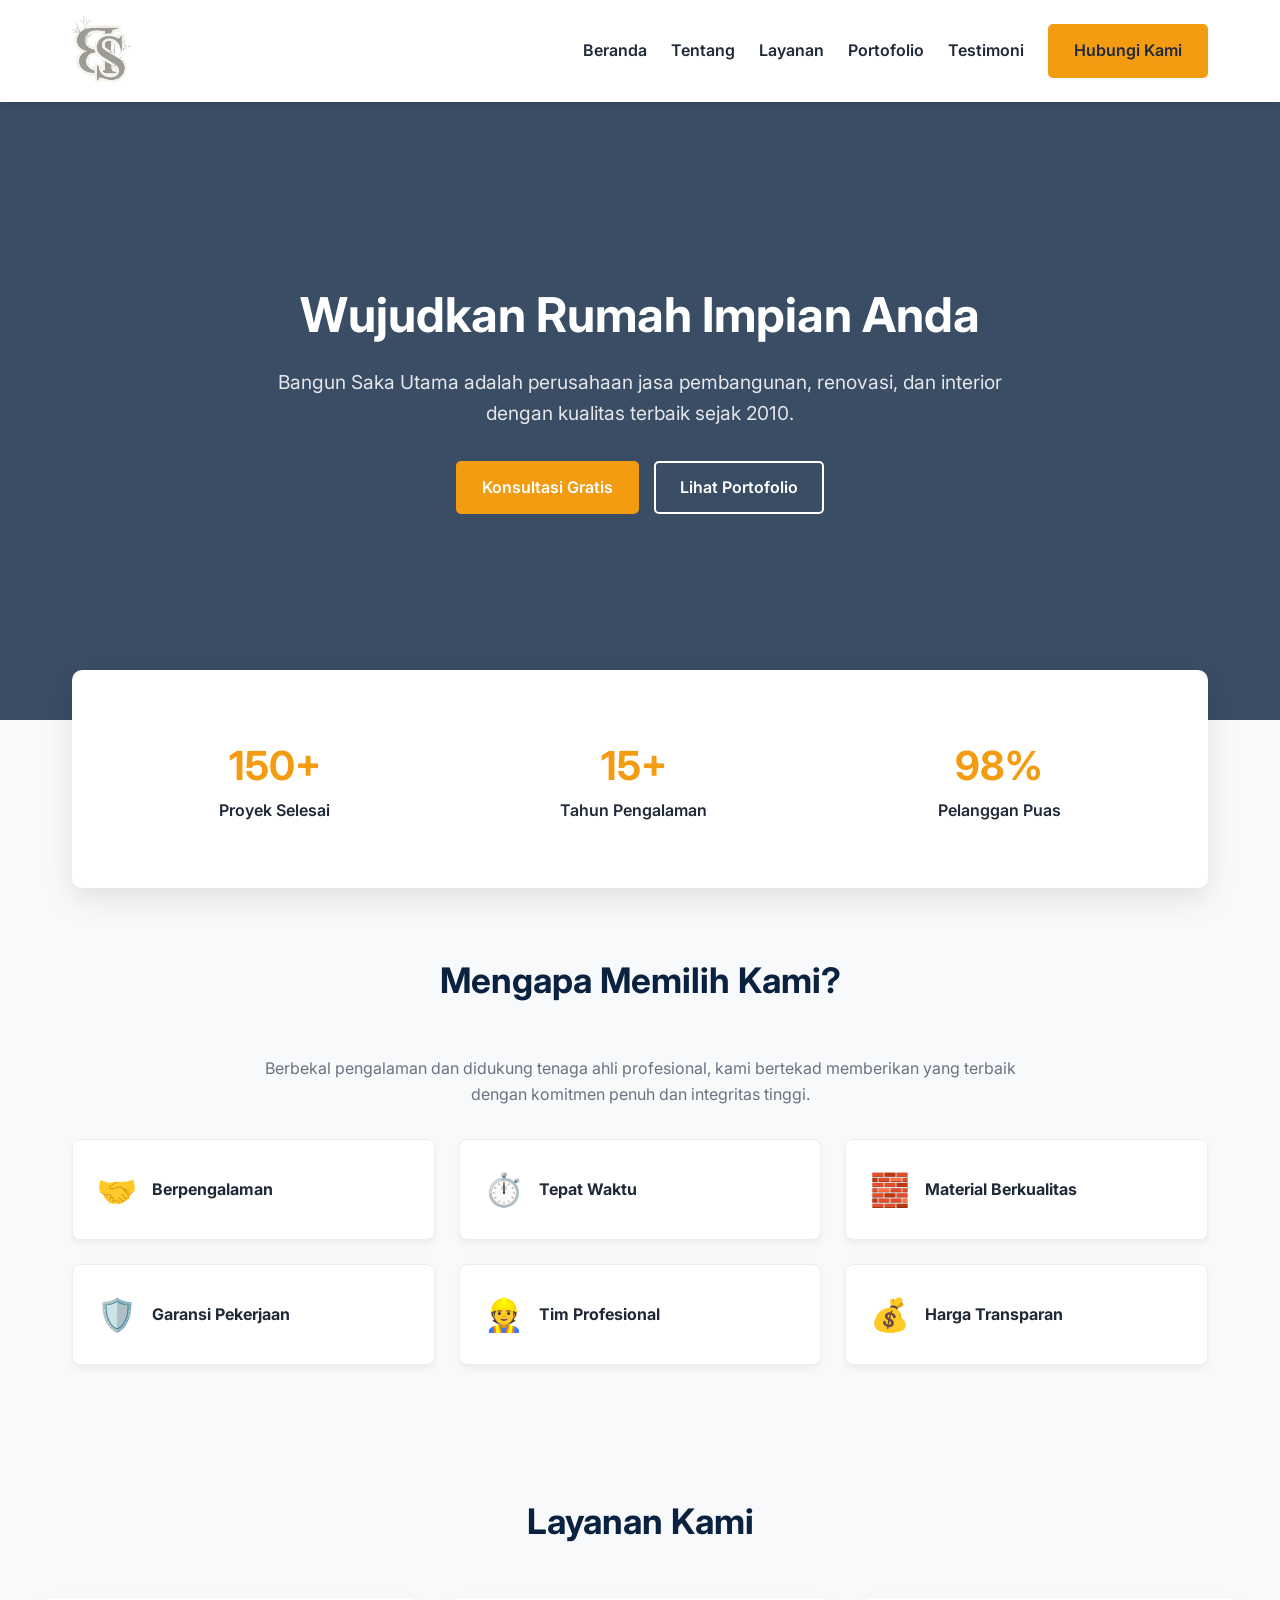
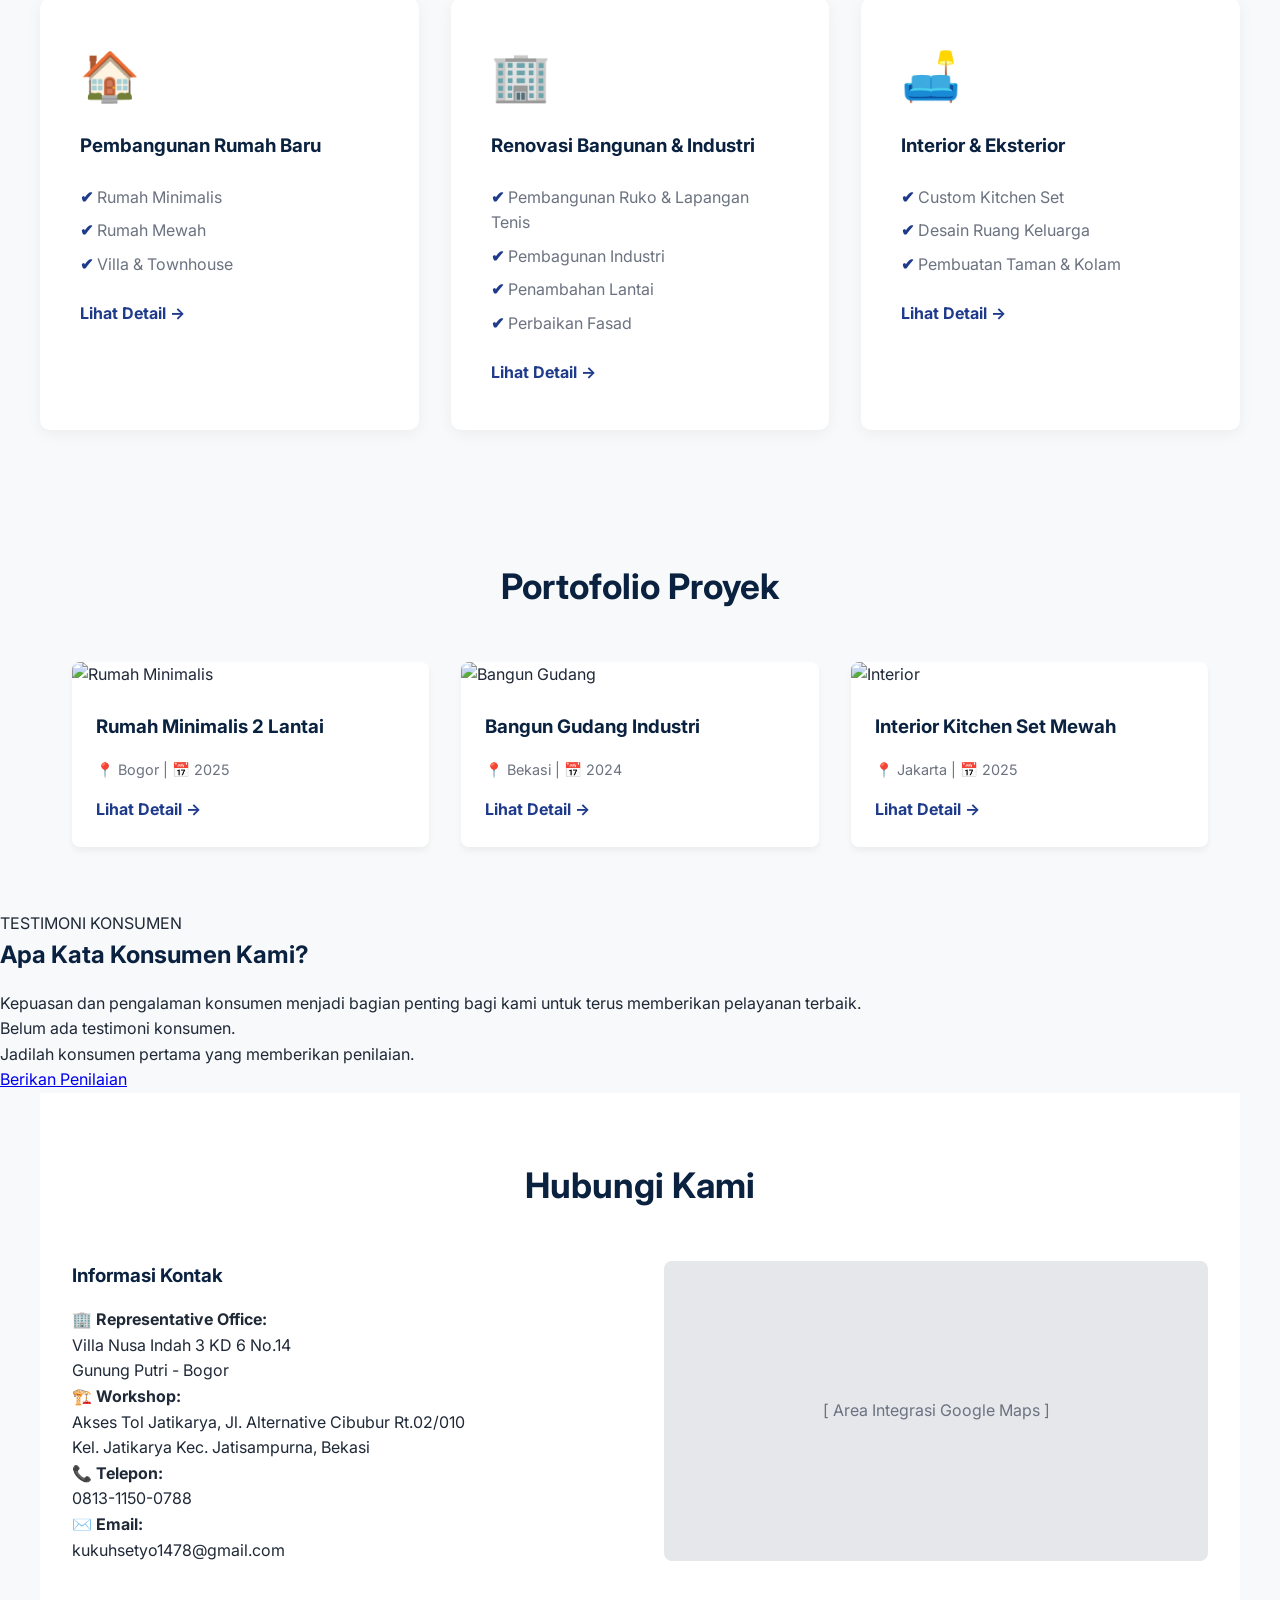
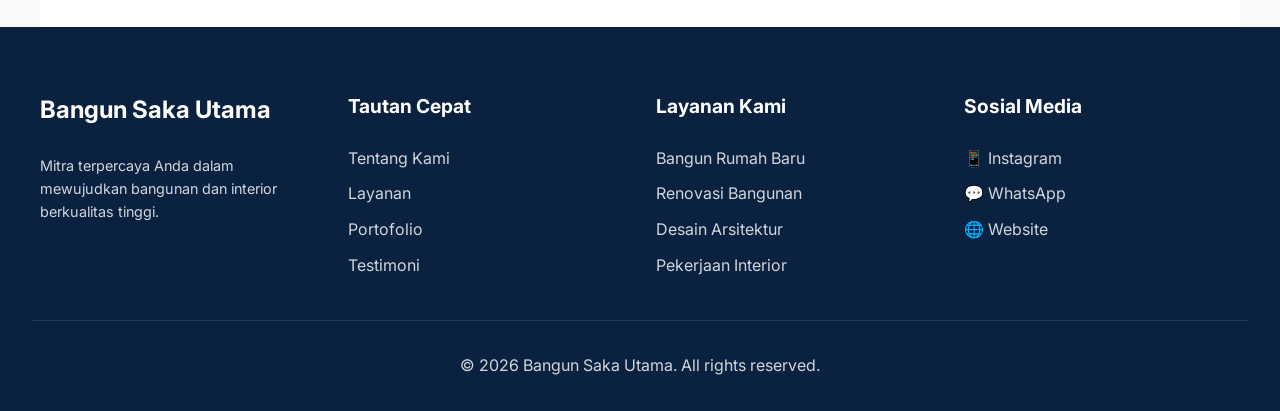
==== commit 1e462e88: "menambahkan" ====
--- a/index.html
+++ b/index.html
@@ -384,8 +384,11 @@
                 <li><a href="#about">Tentang</a></li>
                 <li><a href="#services">Layanan</a></li>
                 <li><a href="#portfolio">Portofolio</a></li>
-                <li><a href="#testimoni">Testimoni</a></li>
-                <li class="nav-cta"><a href="#contact" class="btn btn-primary">Hubungi Kami</a></li>
+                <li><a href="#testimoni" class="nav-link">Testimoni</a>
+                <li><a href="https://wa.me/6281234567890?text=Halo%20saya%20ingin%20bertanya%20mengenai%20Career%20Planner"
+                    class="btn btn-primary" target="_blank" class="nav-link">Hubungi Kami
+                    </a>
+                </li>
             </ul>
         </nav>
     </header>
@@ -394,7 +397,7 @@
     <section class="hero" id="home">
         <div class="hero-content">
             <h1>Wujudkan Rumah Impian Anda</h1>
-            <p>Bangun Saka Utama adalah perusahaan jasa arsitektur, pembangunan, renovasi, dan interior dengan kualitas terbaik sejak 2010.</p>
+            <p>Bangun Saka Utama adalah perusahaan jasa pembangunan, renovasi, dan interior dengan kualitas terbaik sejak 2010.</p>
             <div class="hero-buttons">
                 <a href="#contact" class="btn btn-primary">Konsultasi Gratis</a>
                 <a href="#portfolio" class="btn btn-outline">Lihat Portofolio</a>
@@ -406,7 +409,7 @@
     <div class="container" style="padding-top: 0; padding-bottom: 0;">
         <div class="stats-container">
             <div class="stat-item">
-                <div class="stat-number">250+</div>
+                <div class="stat-number">150+</div>
                 <div class="stat-label">Proyek Selesai</div>
             </div>
             <div class="stat-item">
@@ -416,10 +419,6 @@
             <div class="stat-item">
                 <div class="stat-number">98%</div>
                 <div class="stat-label">Pelanggan Puas</div>
-            </div>
-            <div class="stat-item">
-                <div class="stat-number">35</div>
-                <div class="stat-label">Tenaga Ahli</div>
             </div>
         </div>
     </div>
@@ -464,7 +463,7 @@
                     <div class="service-icon">🏢</div>
                     <h3>Renovasi Bangunan & Industri</h3>
                     <ul class="service-list">
-                        <li>Renovasi Rumah & Ruko</li>
+                        <li>Pembangunan Ruko & Lapangan Tenis</li>
                         <li>Pembagunan Industri</li>
                         <li>Penambahan Lantai</li>
                         <li>Perbaikan Fasad</li>
@@ -495,7 +494,7 @@
         <div class="portfolio-grid">
             <!-- Portofolio 1 -->
             <div class="portfolio-card">
-<img src="https://images.unsplash.com/photo-1512917774080-9991f1c4c750?ixlib=rb-1.2.1&amp;auto=format&amp;fit=crop&amp;w=800&amp;q=80" alt="Rumah Minimalis">
+            <img src="https://images.unsplash.com/photo-1512917774080-9991f1c4c750?ixlib=rb-1.2.1&amp;auto=format&amp;fit=crop&amp;w=800&amp;q=80" alt="Rumah Minimalis">
                 <div class="portfolio-content">
                     <h3>Rumah Minimalis 2 Lantai</h3>
                     <div class="portfolio-meta">📍 Bogor | 📅 2025</div>
@@ -504,7 +503,7 @@
             </div>
             <!-- Portofolio 2 -->
             <div class="portfolio-card">
-<img src="https://images.unsplash.com/photo-1600585154340-be6161a56a0c?ixlib=rb-1.2.1&amp;auto=format&amp;fit=crop&amp;w=800&amp;q=80" alt="Bangun Gudang">
+            <img src="https://images.unsplash.com/photo-1600585154340-be6161a56a0c?ixlib=rb-1.2.1&amp;auto=format&amp;fit=crop&amp;w=800&amp;q=80" alt="Bangun Gudang">
                 <div class="portfolio-content">
                     <h3>Bangun Gudang Industri</h3>
                     <div class="portfolio-meta">📍 Bekasi | 📅 2024</div>
@@ -513,7 +512,7 @@
             </div>
             <!-- Portofolio 3 -->
             <div class="portfolio-card">
-<img src="https://images.unsplash.com/photo-1556912172-45b7abe8b7e1?ixlib=rb-1.2.1&amp;auto=format&amp;fit=crop&amp;w=800&amp;q=80" alt="Interior">
+            <img src="https://images.unsplash.com/photo-1556912172-45b7abe8b7e1?ixlib=rb-1.2.1&amp;auto=format&amp;fit=crop&amp;w=800&amp;q=80" alt="Interior">
                 <div class="portfolio-content">
                     <h3>Interior Kitchen Set Mewah</h3>
                     <div class="portfolio-meta">📍 Jakarta | 📅 2025</div>
@@ -524,22 +523,40 @@
     </section>
 
     <!-- Testimoni -->
-    <section class="container" id="testimoni" style="background-color: var(--bg-light); max-width: 100%;">
-        <div style="max-width: 1200px; margin: 0 auto;">
-            <h2 class="section-title">Testimoni Pelanggan</h2>
-            <div class="testi-grid">
-                <div class="testi-card">
-                    <div class="stars">⭐⭐⭐⭐⭐</div>
-                    <p class="quote">"Pengerjaannya sangat rapi, tim komunikatif, dan proyek selesai tepat pada waktunya."</p>
-                    <p class="author">— Bapak Andi, Bogor</p>
-                </div>
-                <div class="testi-card">
-                    <div class="stars">⭐⭐⭐⭐⭐</div>
-                    <p class="quote">"Hasil interior rumah kami sangat memuaskan, material yang digunakan benar-benar berkualitas."</p>
-                    <p class="author">— Ibu Sinta, Bekasi</p>
-                </div>
-            </div>
-        </div>
+    <section id="testimoni" class="testimoni-section">
+    <div class="testimoni-container">
+
+        <!-- JUDUL -->
+        <div class="testimoni-header">
+            <span class="testimoni-label">
+                TESTIMONI KONSUMEN
+            </span>
+
+            <h2>
+                Apa Kata Konsumen Kami?
+            </h2>
+
+            <p>
+                Kepuasan dan pengalaman konsumen menjadi bagian penting
+                bagi kami untuk terus memberikan pelayanan terbaik.
+            </p>
+
+        </div>
+
+
+        <!-- DAFTAR TESTIMONI -->
+        <div id="daftarTestimoni" class="testimoni-grid">
+        </div>
+
+        <!-- BUTTON -->
+        <div class="testimoni-button">
+
+            <a href="testimoni.html">
+                <i class="fa-solid fa-star"></i>
+                Berikan Penilaian
+            </a>
+        </div>
+    </div>
     </section>
 
     <!-- Kontak -->
@@ -560,17 +577,12 @@
                 
                 <div class="contact-item">
                     <strong>📞 Telepon:</strong>
-                    <p>0853-3336-8399</p>
+                    <p>0813-1150-0788</p>
                 </div>
                 
                 <div class="contact-item">
                     <strong>✉️ Email:</strong>
-                    <p>bangunsakautama@gmail.com</p>
-                </div>
-                
-                <div class="contact-item">
-                    <strong>🌐 Website:</strong>
-                    <p>www.bangunsaka.com</p>
+                    <p>kukuhsetyo1478@gmail.com</p>
                 </div>
             </div>
             <div class="contact-map">
@@ -622,5 +634,145 @@
         </div>
     </footer>
 
+    <script>
+        function tampilkanTestimoniBSU() {
+            const container =
+                document.getElementById("daftarTestimoni");
+            if (!container) return;
+
+            const data =
+                JSON.parse(
+                    localStorage.getItem("testimoniBSU")
+                ) || [];
+
+            // Belum ada testimoni
+            if (data.length === 0) {
+                container.innerHTML = `
+                    <div class="col-span-full
+                                text-center py-10">
+
+                        <div class="text-gray-300
+                                    text-5xl mb-4">
+
+                            <i class="fa-regular fa-comments"></i>
+                        </div>
+
+                        <p class="text-gray-500">
+                            Belum ada testimoni konsumen.
+                        </p>
+
+                        <p class="text-sm text-gray-400 mt-1">
+                            Jadilah konsumen pertama yang
+                            memberikan penilaian.
+                        </p>
+                    </div>
+                `;
+                return;
+            }
+
+            // Ambil 6 testimoni terbaru
+            const testimoniTerbaru =
+                data.slice(-6).reverse();
+                
+            container.innerHTML =
+                testimoniTerbaru.map(item => {
+                    const rating =
+                        "★".repeat(item.kepuasan) +
+                        "☆".repeat(5 - item.kepuasan);
+                    return `
+                        <div
+                            class="bg-white rounded-2xl
+                                p-6 border border-gray-100
+                                shadow-sm hover:shadow-md
+                                transition">
+
+                            <!-- USER -->
+                            <div
+                                class="flex items-center
+                                    justify-between mb-5">
+                                <div
+                                    class="flex items-center gap-3">
+
+                                    <div
+                                        class="w-11 h-11
+                                            rounded-full
+                                            bg-red-100
+                                            text-red-900
+                                            flex items-center
+                                            justify-center
+                                            font-bold">
+
+                                        ${item.nama
+                                            .charAt(0)
+                                            .toUpperCase()}
+                                    </div>
+                                    <div>
+                                        
+                                        <h3
+                                            class="font-semibold
+                                                text-gray-800">
+
+                                            ${item.nama}
+                                        </h3>
+
+                                        <p
+                                            class="text-xs
+                                                text-gray-400">
+                                            ${item.layanan}
+                                        </p>
+                                    </div>
+                                </div>
+
+                                <div
+                                    class="text-yellow-400
+                                        text-sm">
+                                    ${rating}
+                                </div>
+                            </div>
+
+                            <!-- KOMENTAR -->
+                            <p
+                                class="text-gray-600
+                                    text-sm
+                                    leading-relaxed">
+                                "${item.komentar}"
+                            </p>
+
+                            <!-- FOOTER CARD -->
+                            <div
+                                class="mt-5 pt-4
+                                    border-t
+                                    border-gray-100
+                                    flex justify-between
+                                    items-center">
+
+                                <span
+                                    class="text-xs
+                                        text-gray-400">
+                                    ${item.tanggal}
+                                </span>
+
+                                <span
+                                    class="text-xs
+                                        text-green-600
+                                        font-medium">
+                                    <i class="fa-solid
+                                            fa-circle-check mr-1">
+                                    </i>
+                                    Konsumen
+                                </span>
+                            </div>
+                        </div>
+                    `;
+                }).join("");
+        }
+
+        // Jalankan ketika halaman dibuka
+        document.addEventListener(
+            "DOMContentLoaded",
+            tampilkanTestimoniBSU
+        );
+        </script>
+
 </body>
 </html>
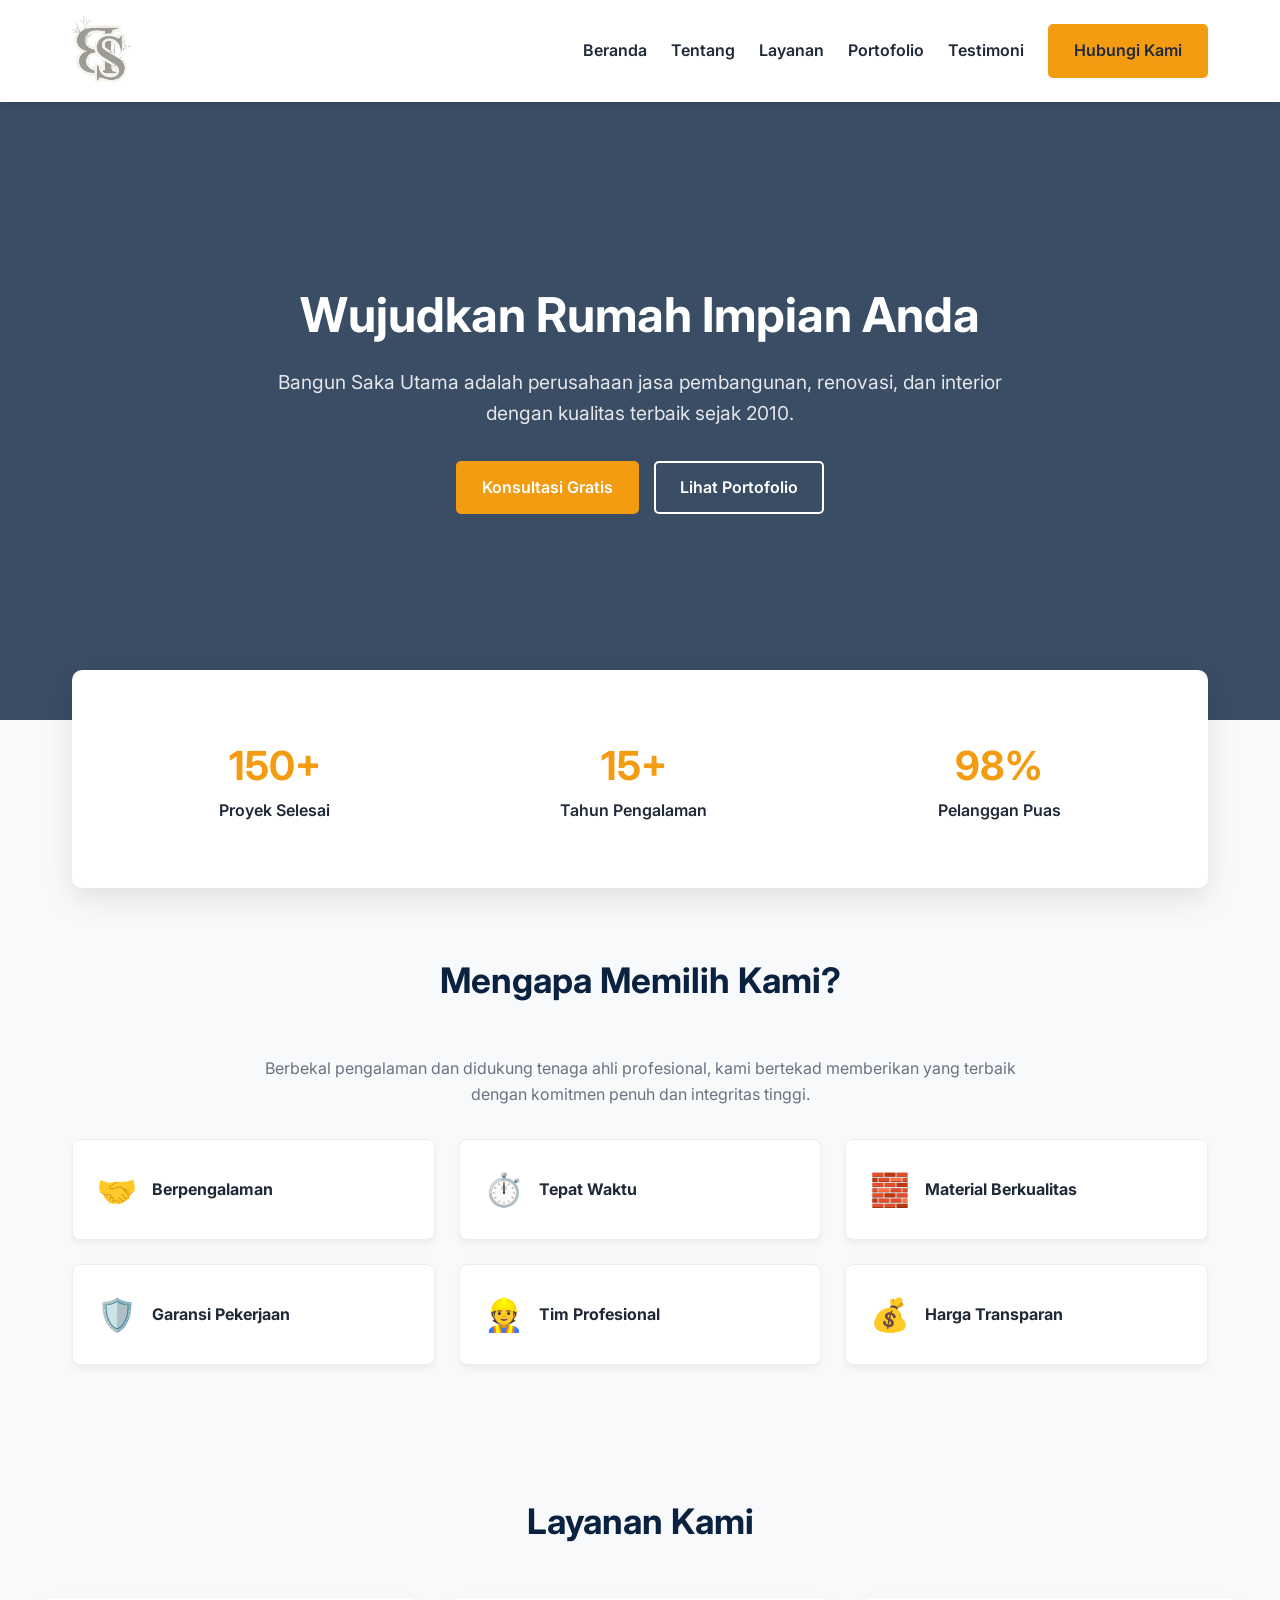
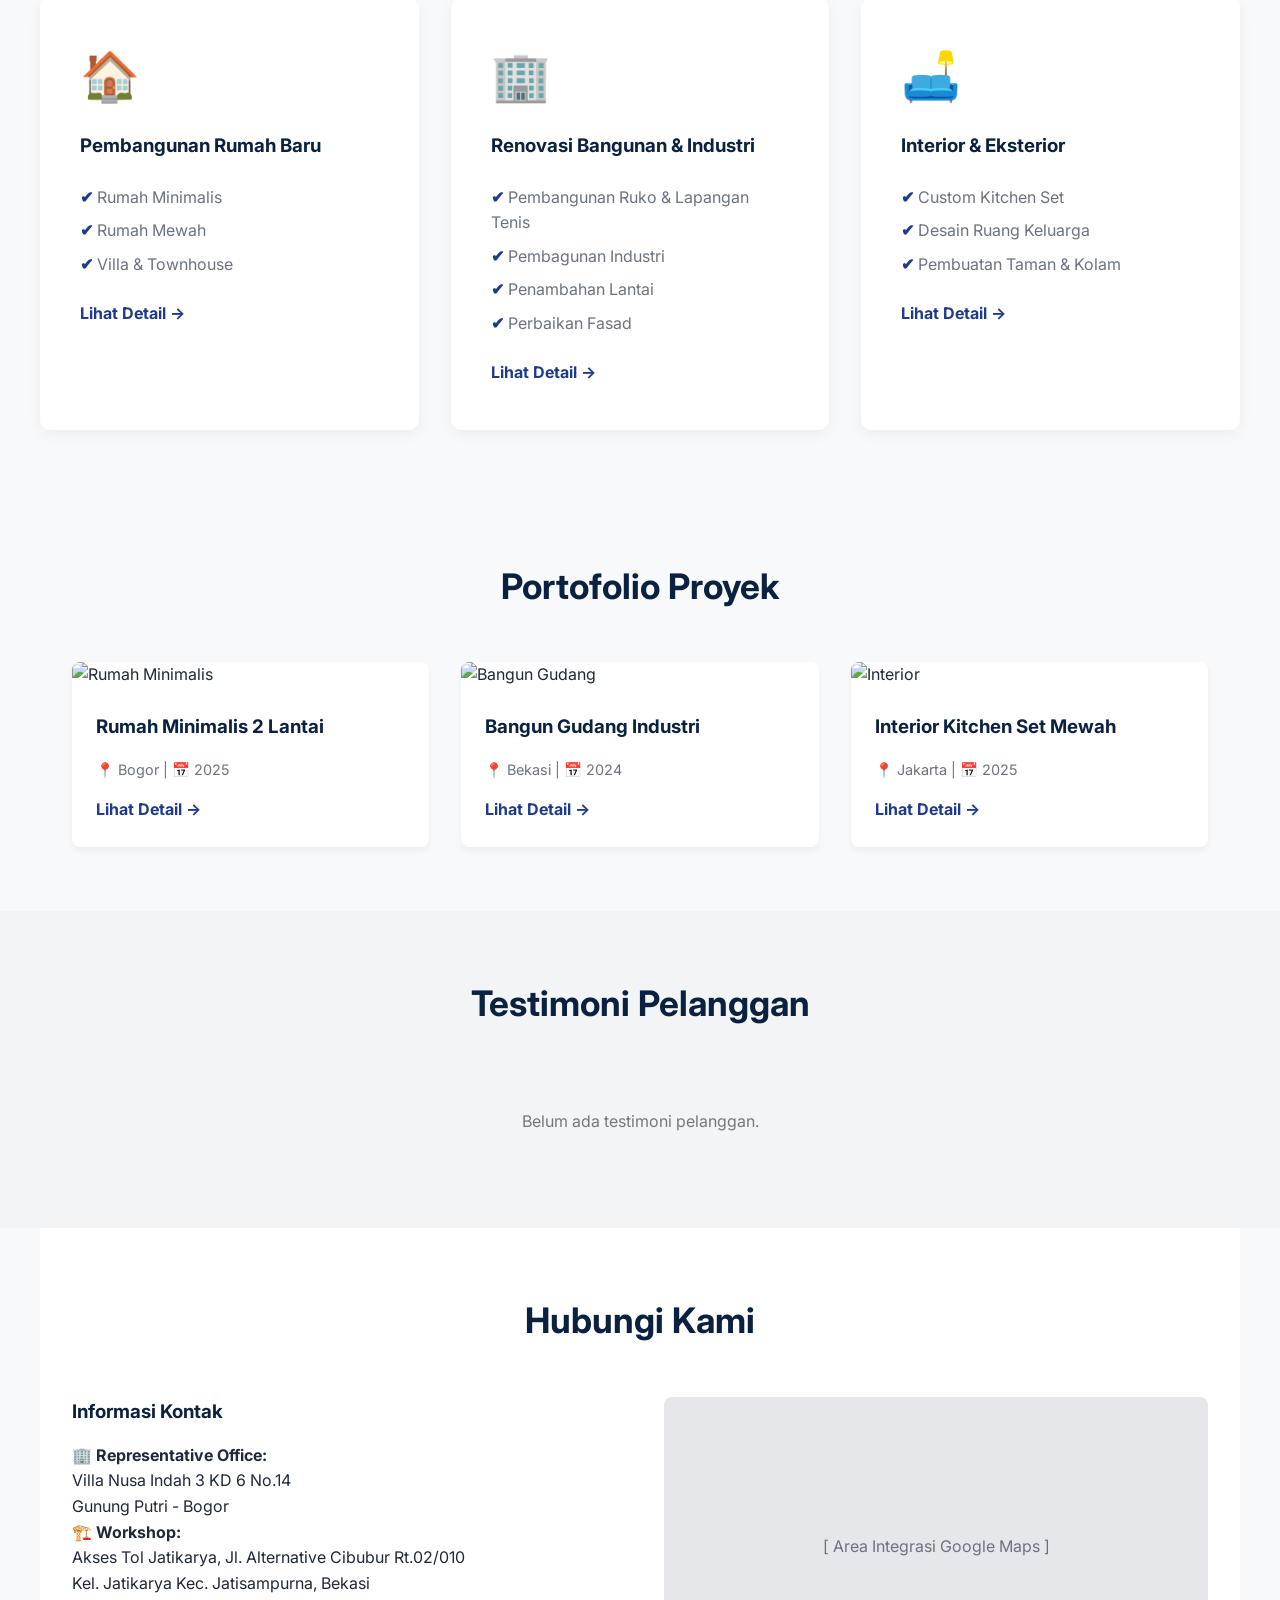
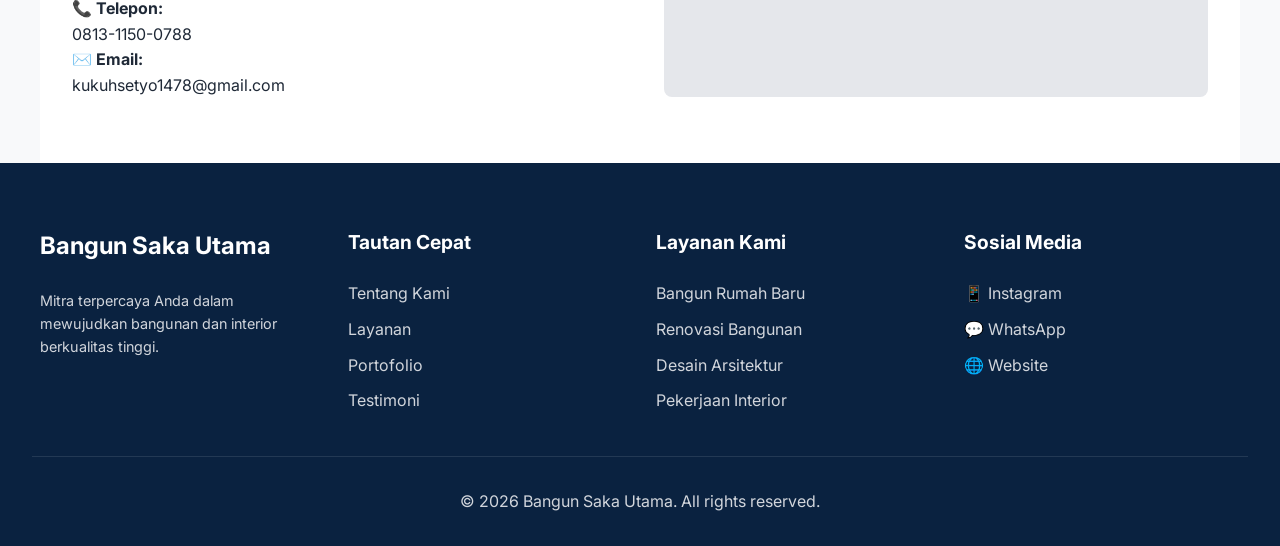
==== commit b9ba6c1a: "menambahkan 2" ====
--- a/index.html
+++ b/index.html
@@ -278,32 +278,131 @@
             margin-bottom: 1rem; 
         }
 
-        /* === Testimoni === */
-        .testi-grid {
+        /* =========================
+        TESTIMONI DI INDEX
+        ========================= */
+
+        .testimoni-home {
+            background: #f3f4f6;
+        }
+        .testimoni-home-grid {
             display: grid;
-            grid-template-columns: repeat(auto-fit, minmax(300px, 1fr));
-            gap: 2rem;
-        }
-        .testi-card {
-            background: var(--white);
-            padding: 2rem;
-            border-radius: 8px;
-            box-shadow: 0 4px 6px rgba(0,0,0,0.05);
-            text-align: left;
-        }
-        .stars { 
-            color: var(--accent); 
-            font-size: 1.2rem; 
-            margin-bottom: 1rem; 
-        }
-        .quote { 
-            font-style: italic; 
-            color: var(--text-light); 
-            margin-bottom: 1rem; 
-        }
-        .author { 
-            font-weight: bold; 
-            color: var(--primary); 
+            grid-template-columns:
+                repeat(3, 1fr);
+            gap: 25px;
+            max-width: 1100px;
+            margin: 0 auto;
+        }
+        .testimoni-home-card {
+            background: #ffffff;
+            padding: 30px;
+            border-radius: 15px;
+            box-shadow:
+                0 6px 20px rgba(0,0,0,0.08);
+            border-top:
+                4px solid #d97706;
+            transition:
+                transform 0.3s ease,
+                box-shadow 0.3s ease;
+        }
+        .testimoni-home-card:hover {
+            transform:
+                translateY(-8px);
+            box-shadow:
+                0 12px 30px rgba(0,0,0,0.14);
+        }
+        .testimoni-home-stars {
+            color: #f59e0b;
+            font-size: 22px;
+            letter-spacing: 3px;
+            margin-bottom: 18px;
+        }
+        .testimoni-home-text {
+            color: #555;
+            font-size: 15px;
+            line-height: 1.8;
+            font-style: italic;
+            min-height: 100px;
+            margin-bottom: 20px;
+        }
+        .testimoni-home-user {
+            border-top:
+                1px solid #eeeeee;
+            padding-top: 18px;
+        }
+        .testimoni-home-user strong {
+            display: block;
+            color: #173b80;
+            font-size: 17px;
+        }
+        .testimoni-home-user span {
+            color: #888;
+            font-size: 13px;
+        }
+        .testimoni-button {
+            text-align: center;
+            margin-top: 35px;
+        }
+
+        /* RESPONSIVE */
+        @media (max-width: 900px) {
+            .testimoni-home-grid {
+                grid-template-columns:
+                    repeat(2, 1fr);
+            }
+        }
+        @media (max-width: 600px) {
+            .testimoni-home-grid {
+                grid-template-columns: 1fr;
+            }
+        }
+
+        /* =========================
+           PREVIEW TESTIMONI
+        ========================= */
+        .preview-section {
+            width: 90%;
+            max-width: 1100px;
+            margin: 0 auto 80px;
+        }
+        .preview-section h2 {
+            text-align: center;
+            color: #173b80;
+            margin-bottom: 30px;
+        }
+        .preview-grid {
+            display: grid;
+            grid-template-columns: repeat(3, 1fr);
+            gap: 25px;
+        }
+        .preview-card {
+            background: white;
+            padding: 25px;
+            border-radius: 15px;
+            box-shadow: 0 6px 20px rgba(0,0,0,0.08);
+            border-top: 4px solid #d97706;
+        }
+        .preview-stars {
+            color: #f59e0b;
+            font-size: 21px;
+            margin-bottom: 15px;
+        }
+        .preview-text {
+            color: #555;
+            line-height: 1.7;
+            font-style: italic;
+            min-height: 80px;
+            margin-bottom: 20px;
+        }
+        .preview-name {
+            color: #173b80;
+            font-weight: bold;
+            font-size: 17px;
+        }
+        .preview-status {
+            color: #888;
+            font-size: 13px;
+            margin-top: 4px;
         }
 
         /* === Kontak & Footer === */
@@ -354,20 +453,25 @@
             border-top: 1px solid rgba(255,255,255,0.1);
         }
 
-        /* Responsive */
+        /* =========================
+           RESPONSIVE
+        ========================= */
+        @media (max-width: 900px) {
+            .testimoni-home-grid {
+                grid-template-columns: repeat(2, 1fr);
+            }
+        }
+
         @media (max-width: 768px) {
-            .nav-links { 
-                display: none; 
-            }
-            .hero h1 { 
-                font-size: 2.2rem; 
-            }
-            .hero-buttons { 
-                flex-direction: column; 
-            }
-            .contact-grid { 
-                grid-template-columns: 1fr; 
-            }
+            .nav-links { display: none; }
+            .hero h1 { font-size: 2.2rem; }
+            .hero-buttons { flex-direction: column; }
+            .contact-grid { grid-template-columns: 1fr; }
+        }
+
+        @media (max-width: 600px) {
+            .testimoni-home-grid { grid-template-columns: 1fr; }
+            .testimoni-card { padding: 25px; }
         }
     </style>
 </head>
@@ -384,8 +488,8 @@
                 <li><a href="#about">Tentang</a></li>
                 <li><a href="#services">Layanan</a></li>
                 <li><a href="#portfolio">Portofolio</a></li>
-                <li><a href="#testimoni" class="nav-link">Testimoni</a>
-                <li><a href="https://wa.me/6281234567890?text=Halo%20saya%20ingin%20bertanya%20mengenai%20Career%20Planner"
+                <li><a href="testimoni.html" class="nav-link">Testimoni</a></li>
+                <li><a href="https://wa.me/6281311500788?text=Halo%20saya%20ingin%20bertanya%20mengenai%20Career%20Planner"
                     class="btn btn-primary" target="_blank" class="nav-link">Hubungi Kami
                     </a>
                 </li>
@@ -523,40 +627,19 @@
     </section>
 
     <!-- Testimoni -->
-    <section id="testimoni" class="testimoni-section">
-    <div class="testimoni-container">
-
-        <!-- JUDUL -->
-        <div class="testimoni-header">
-            <span class="testimoni-label">
-                TESTIMONI KONSUMEN
-            </span>
-
-            <h2>
-                Apa Kata Konsumen Kami?
+    <section class="testimoni-home" id="testimoni">
+        <div class="container">
+
+            <h2 class="section-title">
+                Testimoni Pelanggan
             </h2>
 
-            <p>
-                Kepuasan dan pengalaman konsumen menjadi bagian penting
-                bagi kami untuk terus memberikan pelayanan terbaik.
-            </p>
-
-        </div>
-
-
-        <!-- DAFTAR TESTIMONI -->
-        <div id="daftarTestimoni" class="testimoni-grid">
-        </div>
-
-        <!-- BUTTON -->
-        <div class="testimoni-button">
-
-            <a href="testimoni.html">
-                <i class="fa-solid fa-star"></i>
-                Berikan Penilaian
-            </a>
-        </div>
-    </div>
+            <div
+                class="testimoni-home-grid"
+                id="testimoniHome">
+            </div>
+
+        </div>
     </section>
 
     <!-- Kontak -->
@@ -635,144 +718,75 @@
     </footer>
 
     <script>
-        function tampilkanTestimoniBSU() {
-            const container =
-                document.getElementById("daftarTestimoni");
-            if (!container) return;
-
-            const data =
-                JSON.parse(
-                    localStorage.getItem("testimoniBSU")
-                ) || [];
-
-            // Belum ada testimoni
-            if (data.length === 0) {
-                container.innerHTML = `
-                    <div class="col-span-full
-                                text-center py-10">
-
-                        <div class="text-gray-300
-                                    text-5xl mb-4">
-
-                            <i class="fa-regular fa-comments"></i>
-                        </div>
-
-                        <p class="text-gray-500">
-                            Belum ada testimoni konsumen.
-                        </p>
-
-                        <p class="text-sm text-gray-400 mt-1">
-                            Jadilah konsumen pertama yang
-                            memberikan penilaian.
-                        </p>
-                    </div>
-                `;
-                return;
-            }
-
-            // Ambil 6 testimoni terbaru
-            const testimoniTerbaru =
-                data.slice(-6).reverse();
-                
-            container.innerHTML =
-                testimoniTerbaru.map(item => {
-                    const rating =
-                        "★".repeat(item.kepuasan) +
-                        "☆".repeat(5 - item.kepuasan);
-                    return `
-                        <div
-                            class="bg-white rounded-2xl
-                                p-6 border border-gray-100
-                                shadow-sm hover:shadow-md
-                                transition">
-
-                            <!-- USER -->
-                            <div
-                                class="flex items-center
-                                    justify-between mb-5">
-                                <div
-                                    class="flex items-center gap-3">
-
-                                    <div
-                                        class="w-11 h-11
-                                            rounded-full
-                                            bg-red-100
-                                            text-red-900
-                                            flex items-center
-                                            justify-center
-                                            font-bold">
-
-                                        ${item.nama
-                                            .charAt(0)
-                                            .toUpperCase()}
-                                    </div>
-                                    <div>
-                                        
-                                        <h3
-                                            class="font-semibold
-                                                text-gray-800">
-
-                                            ${item.nama}
-                                        </h3>
-
-                                        <p
-                                            class="text-xs
-                                                text-gray-400">
-                                            ${item.layanan}
-                                        </p>
-                                    </div>
-                                </div>
-
-                                <div
-                                    class="text-yellow-400
-                                        text-sm">
-                                    ${rating}
-                                </div>
-                            </div>
-
-                            <!-- KOMENTAR -->
-                            <p
-                                class="text-gray-600
-                                    text-sm
-                                    leading-relaxed">
-                                "${item.komentar}"
-                            </p>
-
-                            <!-- FOOTER CARD -->
-                            <div
-                                class="mt-5 pt-4
-                                    border-t
-                                    border-gray-100
-                                    flex justify-between
-                                    items-center">
-
-                                <span
-                                    class="text-xs
-                                        text-gray-400">
-                                    ${item.tanggal}
-                                </span>
-
-                                <span
-                                    class="text-xs
-                                        text-green-600
-                                        font-medium">
-                                    <i class="fa-solid
-                                            fa-circle-check mr-1">
-                                    </i>
-                                    Konsumen
-                                </span>
-                            </div>
-                        </div>
-                    `;
-                }).join("");
-        }
-
-        // Jalankan ketika halaman dibuka
-        document.addEventListener(
-            "DOMContentLoaded",
-            tampilkanTestimoniBSU
-        );
-        </script>
+    /* =========================
+       TESTIMONI INDEX
+    ========================= */
+
+    const testimoniHome = document.getElementById('testimoniHome');
+
+    function tampilkanTestimoniHome() {
+        if (!testimoniHome) return;
+
+        let data = [];
+
+        try {
+            data = JSON.parse(localStorage.getItem('testimoniBSU')) || [];
+        } catch (error) {
+            console.error('Data testimoni tidak dapat dibaca:', error);
+            data = [];
+        }
+
+        testimoniHome.innerHTML = '';
+
+        if (!Array.isArray(data) || data.length === 0) {
+            testimoniHome.innerHTML = `
+                <div style="grid-column: 1 / -1; text-align: center; color: #777; padding: 30px;">
+                    Belum ada testimoni pelanggan.
+                </div>
+            `;
+            return;
+        }
+
+        // Tampilkan maksimal 3 testimoni terbaru
+        const dataTerbaru = data.slice(-3).reverse();
+
+        dataTerbaru.forEach(function(item) {
+            const nama = item && item.nama ? item.nama : 'Pelanggan';
+            const pesan = item && item.pesan ? item.pesan : 'Tidak ada komentar.';
+            let rating = Number(item && item.rating);
+
+            if (!Number.isFinite(rating) || rating < 1) rating = 5;
+            rating = Math.min(5, Math.floor(rating));
+
+            const bintang = '★'.repeat(rating);
+            const card = document.createElement('div');
+            card.className = 'testimoni-home-card';
+
+            card.innerHTML = `
+                <div class="testimoni-home-stars">${bintang}</div>
+                <p class="testimoni-home-text">"${escapeHTML(pesan)}"</p>
+                <div class="testimoni-home-user">
+                    <strong>${escapeHTML(nama)}</strong>
+                    <span>Pelanggan</span>
+                </div>
+            `;
+
+            testimoniHome.appendChild(card);
+        });
+    }
+
+    function escapeHTML(text) {
+        return String(text)
+            .replace(/&/g, '&amp;')
+            .replace(/</g, '&lt;')
+            .replace(/>/g, '&gt;')
+            .replace(/\"/g, '&quot;')
+            .replace(/'/g, '&#039;');
+    }
+
+    tampilkanTestimoniHome();
+</script>
+    
 
 </body>
 </html>
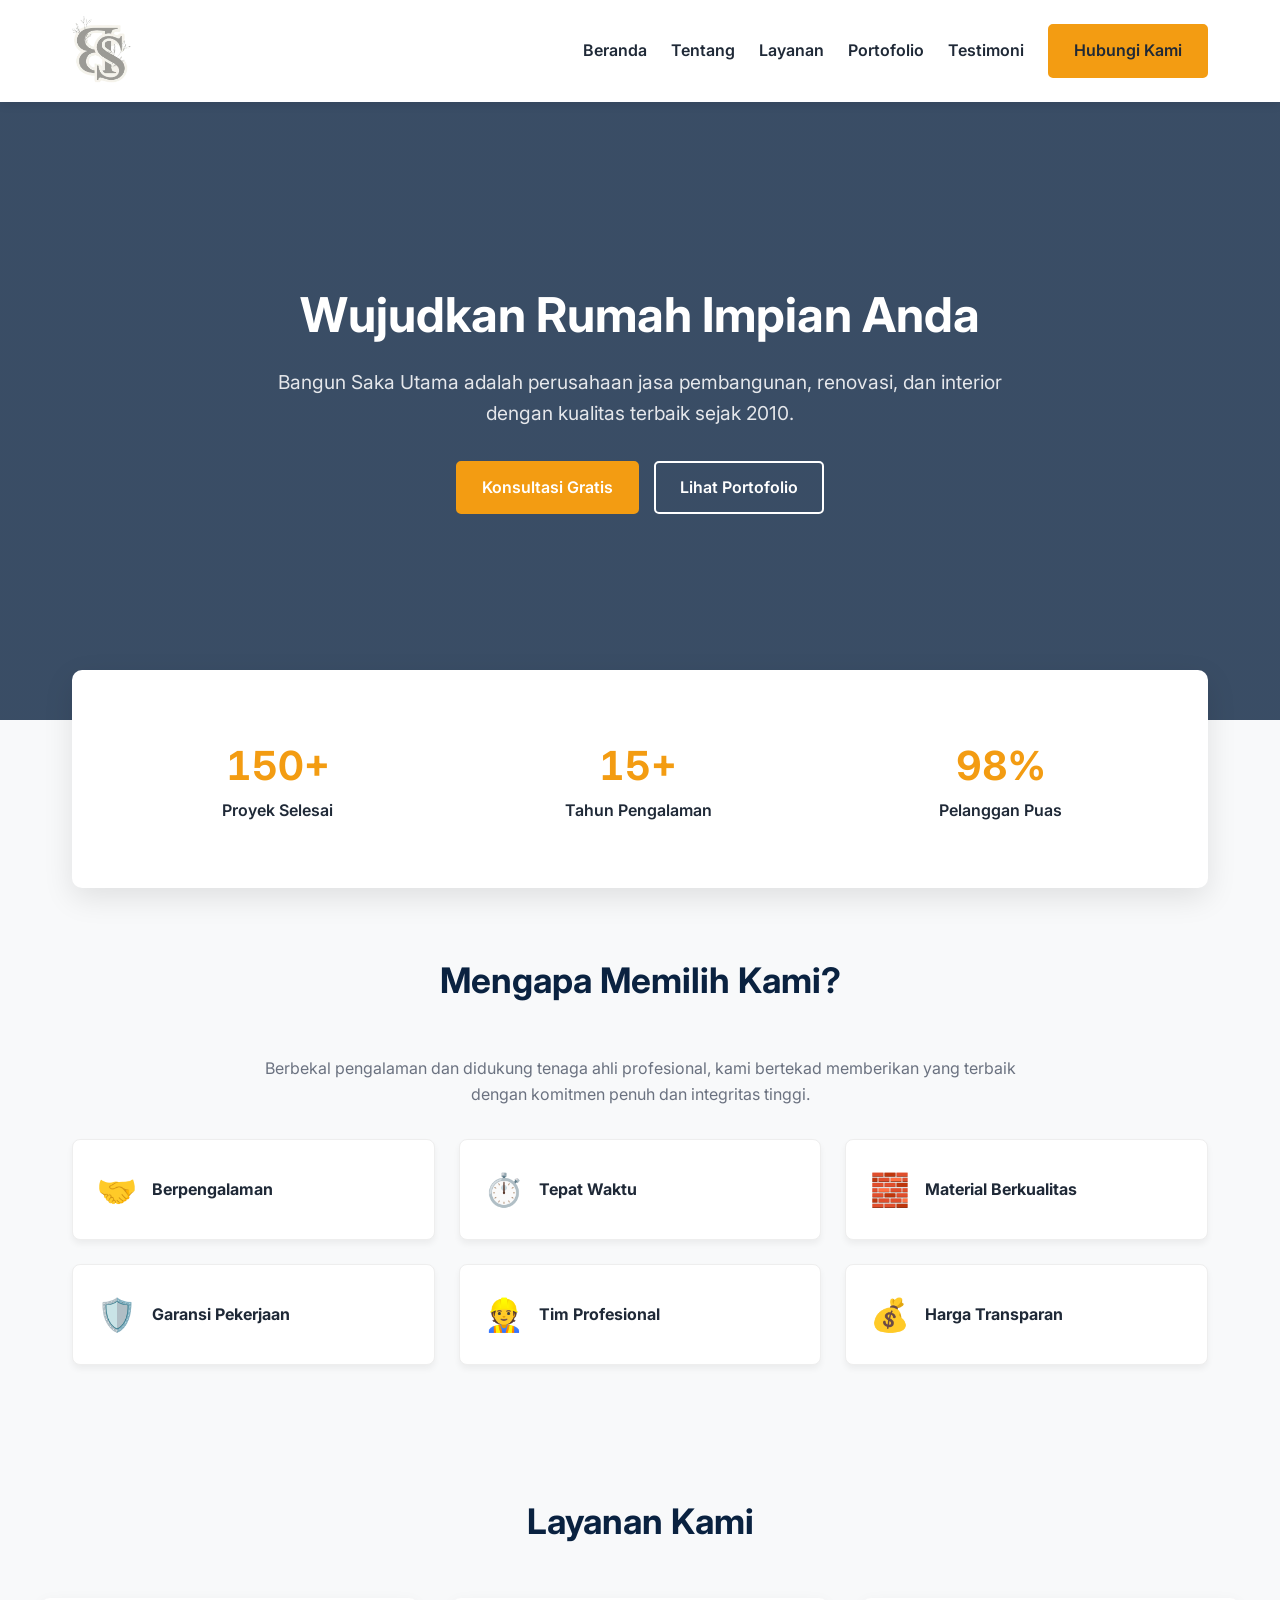
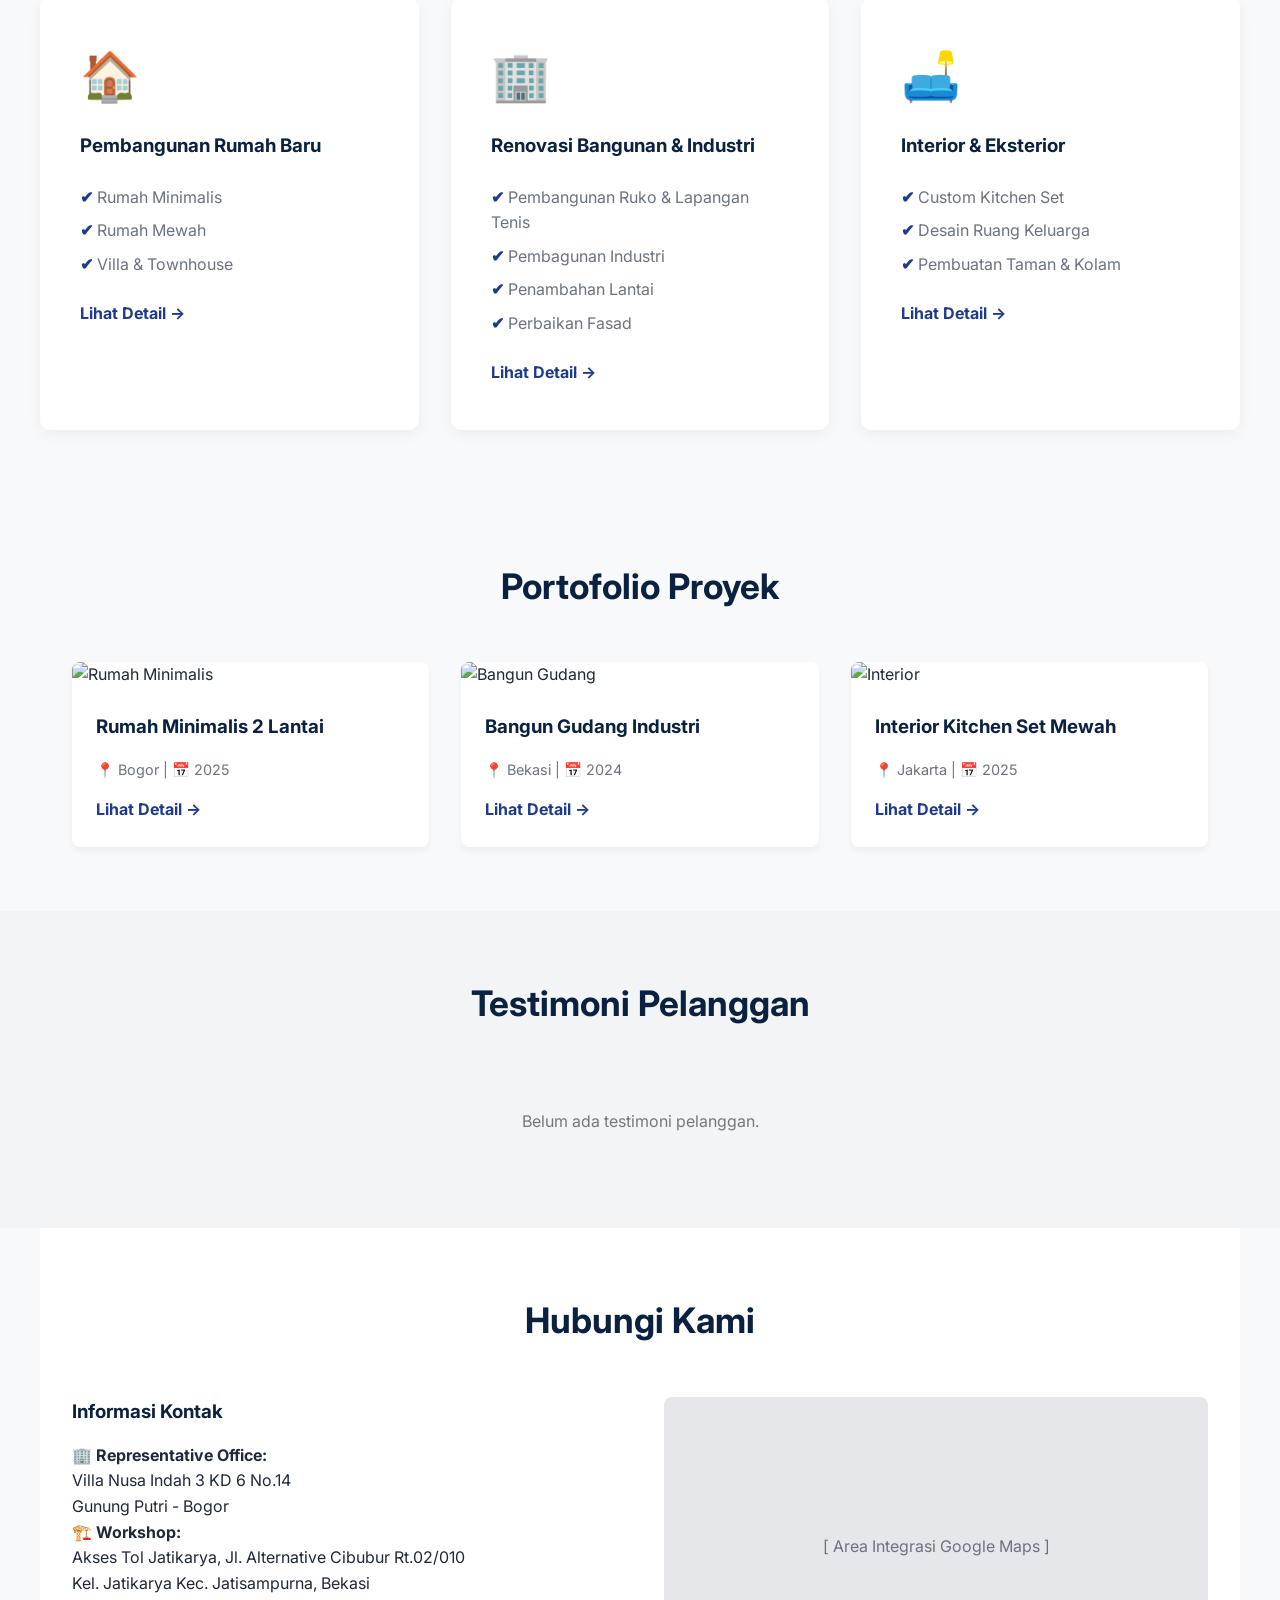
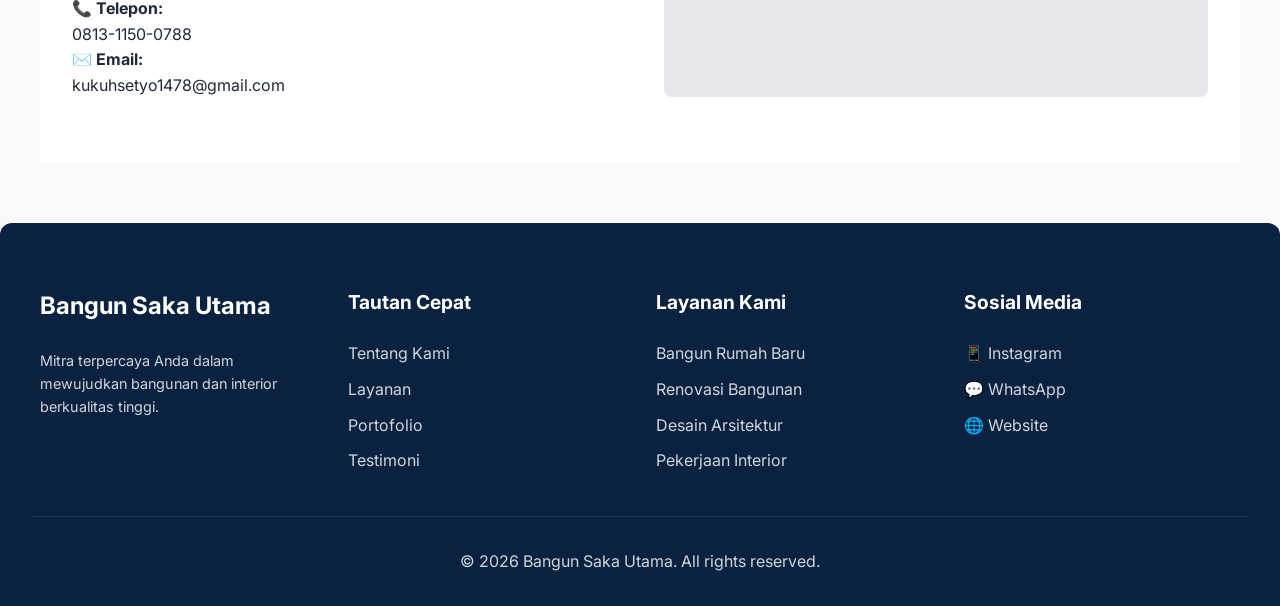
==== commit 73c52635: "menambahkan 3" ====
--- a/index.html
+++ b/index.html
@@ -419,6 +419,8 @@
             background: var(--primary);
             color: #d1d5db;
             padding: 4rem 2rem 2rem;
+            margin-top: 60px;
+            border-radius: 12px 12px 0 0;
         }
         .footer-grid {
             max-width: 1200px;
@@ -472,6 +474,130 @@
         @media (max-width: 600px) {
             .testimoni-home-grid { grid-template-columns: 1fr; }
             .testimoni-card { padding: 25px; }
+        }
+
+
+        /* =========================================
+           ANIMASI SAAT SCROLL
+           ========================================= */
+
+        .paragraph-animation {
+            opacity: 0;
+            transform: translateY(40px);
+            transition: opacity 0.8s ease, transform 0.8s ease;
+        }
+
+        .paragraph-animation.slide-show {
+            opacity: 1;
+            transform: translateY(0);
+        }
+
+        .slide-image {
+            opacity: 0;
+            transform: translateY(50px) scale(0.95);
+            transition: opacity 0.8s ease, transform 0.8s ease;
+        }
+
+        .slide-image.show {
+            opacity: 1;
+            transform: translateY(0) scale(1);
+        }
+
+        .slide-left {
+            opacity: 0;
+            transform: translateX(-70px);
+            transition: opacity 0.8s ease, transform 0.8s ease;
+        }
+
+        .slide-left.show {
+            opacity: 1;
+            transform: translateX(0);
+        }
+
+        .slide-right {
+            opacity: 0;
+            transform: translateX(70px);
+            transition: opacity 0.8s ease, transform 0.8s ease;
+        }
+
+        .slide-right.show {
+            opacity: 1;
+            transform: translateX(0);
+        }
+
+        .slide-animation {
+            opacity: 0;
+            transform: translateY(60px);
+            transition: opacity 0.8s ease, transform 0.8s ease;
+        }
+
+        .slide-animation.show {
+            opacity: 1;
+            transform: translateY(0);
+        }
+
+        .slide-delay-1 { transition-delay: 0.1s; }
+        .slide-delay-2 { transition-delay: 0.2s; }
+        .slide-delay-3 { transition-delay: 0.3s; }
+        .slide-delay-4 { transition-delay: 0.4s; }
+        .slide-delay-5 { transition-delay: 0.5s; }
+        .slide-delay-6 { transition-delay: 0.6s; }
+
+        .btn {
+            transition:
+                transform 0.3s ease,
+                background-color 0.3s ease,
+                box-shadow 0.3s ease;
+        }
+
+        .btn:hover {
+            transform: translateY(-4px) scale(1.03);
+            box-shadow: 0 8px 20px rgba(0,0,0,0.18);
+        }
+
+        .reason-card,
+        .service-card,
+        .portfolio-card,
+        .testimoni-home-card,
+        .preview-card {
+            transition:
+                transform 0.4s ease,
+                box-shadow 0.4s ease;
+        }
+
+        .reason-card:hover,
+        .service-card:hover,
+        .portfolio-card:hover,
+        .testimoni-home-card:hover,
+        .preview-card:hover {
+            transform: translateY(-8px);
+            box-shadow: 0 12px 30px rgba(0,0,0,0.10);
+        }
+
+        .stat-number {
+            display: block;
+            min-width: 120px;
+            font-variant-numeric: tabular-nums;
+        }
+
+        @media (prefers-reduced-motion: reduce) {
+            *,
+            *::before,
+            *::after {
+                scroll-behavior: auto !important;
+                transition-duration: 0.01ms !important;
+                animation-duration: 0.01ms !important;
+                animation-iteration-count: 1 !important;
+            }
+
+            .paragraph-animation,
+            .slide-image,
+            .slide-left,
+            .slide-right,
+            .slide-animation {
+                opacity: 1 !important;
+                transform: none !important;
+            }
         }
     </style>
 </head>
@@ -490,7 +616,7 @@
                 <li><a href="#portfolio">Portofolio</a></li>
                 <li><a href="testimoni.html" class="nav-link">Testimoni</a></li>
                 <li><a href="https://wa.me/6281311500788?text=Halo%20saya%20ingin%20bertanya%20mengenai%20Career%20Planner"
-                    class="btn btn-primary" target="_blank" class="nav-link">Hubungi Kami
+                    class="btn btn-primary nav-link" target="_blank">Hubungi Kami
                     </a>
                 </li>
             </ul>
@@ -513,15 +639,15 @@
     <div class="container" style="padding-top: 0; padding-bottom: 0;">
         <div class="stats-container">
             <div class="stat-item">
-                <div class="stat-number">150+</div>
+                <div class="stat-number" data-target="150" data-suffix="+">0</div>
                 <div class="stat-label">Proyek Selesai</div>
             </div>
             <div class="stat-item">
-                <div class="stat-number">15+</div>
+                <div class="stat-number" data-target="15" data-suffix="+">0</div>
                 <div class="stat-label">Tahun Pengalaman</div>
             </div>
             <div class="stat-item">
-                <div class="stat-number">98%</div>
+                <div class="stat-number" data-target="98" data-suffix="%">0</div>
                 <div class="stat-label">Pelanggan Puas</div>
             </div>
         </div>
@@ -718,75 +844,289 @@
     </footer>
 
     <script>
-    /* =========================
-       TESTIMONI INDEX
-    ========================= */
-
-    const testimoniHome = document.getElementById('testimoniHome');
-
-    function tampilkanTestimoniHome() {
-        if (!testimoniHome) return;
-
-        let data = [];
-
-        try {
-            data = JSON.parse(localStorage.getItem('testimoniBSU')) || [];
-        } catch (error) {
-            console.error('Data testimoni tidak dapat dibaca:', error);
-            data = [];
-        }
-
-        testimoniHome.innerHTML = '';
-
-        if (!Array.isArray(data) || data.length === 0) {
-            testimoniHome.innerHTML = `
-                <div style="grid-column: 1 / -1; text-align: center; color: #777; padding: 30px;">
-                    Belum ada testimoni pelanggan.
-                </div>
-            `;
-            return;
-        }
-
-        // Tampilkan maksimal 3 testimoni terbaru
-        const dataTerbaru = data.slice(-3).reverse();
-
-        dataTerbaru.forEach(function(item) {
-            const nama = item && item.nama ? item.nama : 'Pelanggan';
-            const pesan = item && item.pesan ? item.pesan : 'Tidak ada komentar.';
-            let rating = Number(item && item.rating);
-
-            if (!Number.isFinite(rating) || rating < 1) rating = 5;
-            rating = Math.min(5, Math.floor(rating));
-
-            const bintang = '★'.repeat(rating);
-            const card = document.createElement('div');
-            card.className = 'testimoni-home-card';
-
-            card.innerHTML = `
-                <div class="testimoni-home-stars">${bintang}</div>
-                <p class="testimoni-home-text">"${escapeHTML(pesan)}"</p>
-                <div class="testimoni-home-user">
-                    <strong>${escapeHTML(nama)}</strong>
-                    <span>Pelanggan</span>
-                </div>
-            `;
-
-            testimoniHome.appendChild(card);
+        document.addEventListener("DOMContentLoaded", function () {
+
+        /* =========================================
+           OBSERVER ANIMASI
+           ========================================= */
+
+        const paragraphObserver = new IntersectionObserver(
+            function (entries) {
+                entries.forEach(function (entry) {
+                    if (entry.isIntersecting) {
+                        entry.target.classList.add("slide-show");
+                        paragraphObserver.unobserve(entry.target);
+                    }
+                });
+            },
+            { threshold: 0.2 }
+        );
+
+        const imageObserver = new IntersectionObserver(
+            function (entries) {
+                entries.forEach(function (entry) {
+                    if (entry.isIntersecting) {
+                        entry.target.classList.add("show");
+                        imageObserver.unobserve(entry.target);
+                    }
+                });
+            },
+            { threshold: 0.2 }
+        );
+
+        const elementObserver = new IntersectionObserver(
+            function (entries) {
+                entries.forEach(function (entry) {
+                    if (entry.isIntersecting) {
+                        entry.target.classList.add("show");
+                        elementObserver.unobserve(entry.target);
+                    }
+                });
+            },
+            { threshold: 0.15 }
+        );
+
+        /* =========================================
+           1. COUNT UP ANGKA STATISTIK
+           ========================================= */
+
+        const statNumbers =
+            document.querySelectorAll(".stat-number");
+
+        const counterObserver = new IntersectionObserver(
+            function (entries) {
+                entries.forEach(function (entry) {
+
+                    if (!entry.isIntersecting) return;
+
+                    const counter = entry.target;
+                    const target = Number(counter.dataset.target);
+                    const suffix = counter.dataset.suffix || "";
+
+                    if (!Number.isFinite(target)) {
+                        console.error(
+                            "data-target tidak valid:",
+                            counter
+                        );
+                        return;
+                    }
+
+                    const duration = 2000;
+                    const startTime = performance.now();
+
+                    function updateCounter(currentTime) {
+                        const elapsed = currentTime - startTime;
+                        const progress = Math.min(
+                            elapsed / duration,
+                            1
+                        );
+
+                        const easeOut =
+                            1 - Math.pow(1 - progress, 3);
+
+                        const current = Math.floor(
+                            easeOut * target
+                        );
+
+                        counter.textContent =
+                            current + suffix;
+
+                        if (progress < 1) {
+                            requestAnimationFrame(updateCounter);
+                        } else {
+                            counter.textContent =
+                                target + suffix;
+                        }
+                    }
+
+                    requestAnimationFrame(updateCounter);
+                    counterObserver.unobserve(counter);
+                });
+            },
+            { threshold: 0.5 }
+        );
+
+        statNumbers.forEach(function (counter) {
+            counterObserver.observe(counter);
         });
-    }
-
-    function escapeHTML(text) {
-        return String(text)
-            .replace(/&/g, '&amp;')
-            .replace(/</g, '&lt;')
-            .replace(/>/g, '&gt;')
-            .replace(/\"/g, '&quot;')
-            .replace(/'/g, '&#039;');
-    }
-
-    tampilkanTestimoniHome();
-</script>
-    
+
+        /* =========================================
+           2. TESTIMONI
+           ========================================= */
+
+        const testimoniHome =
+            document.getElementById("testimoniHome");
+
+        function escapeHTML(text) {
+            return String(text)
+                .replace(/&/g, "&amp;")
+                .replace(/</g, "&lt;")
+                .replace(/>/g, "&gt;")
+                .replace(/"/g, "&quot;")
+                .replace(/'/g, "&#039;");
+        }
+
+        function tampilkanTestimoniHome() {
+
+            if (!testimoniHome) return;
+
+            let data = [];
+
+            try {
+                data =
+                    JSON.parse(
+                        localStorage.getItem("testimoniBSU")
+                    ) || [];
+            } catch (error) {
+                console.error(
+                    "Data testimoni tidak dapat dibaca:",
+                    error
+                );
+            }
+
+            testimoniHome.innerHTML = "";
+
+            if (!Array.isArray(data) || data.length === 0) {
+                testimoniHome.innerHTML = `
+                    <div style="
+                        grid-column: 1 / -1;
+                        text-align: center;
+                        color: #777;
+                        padding: 30px;
+                    ">
+                        Belum ada testimoni pelanggan.
+                    </div>
+                `;
+                return;
+            }
+
+            const dataTerbaru =
+                data.slice(-3).reverse();
+
+            dataTerbaru.forEach(function (item) {
+
+                const nama =
+                    item && item.nama
+                        ? item.nama
+                        : "Pelanggan";
+
+                const pesan =
+                    item && item.pesan
+                        ? item.pesan
+                        : "Tidak ada komentar.";
+
+                let rating =
+                    Number(item && item.rating);
+
+                if (!Number.isFinite(rating) || rating < 1) {
+                    rating = 5;
+                }
+
+                rating = Math.min(5, Math.floor(rating));
+
+                const card =
+                    document.createElement("div");
+
+                card.className =
+                    "testimoni-home-card slide-animation";
+
+                card.innerHTML = `
+                    <div class="testimoni-home-stars">
+                        ${"★".repeat(rating)}
+                    </div>
+
+                    <p class="testimoni-home-text">
+                        "${escapeHTML(pesan)}"
+                    </p>
+
+                    <div class="testimoni-home-user">
+                        <strong>
+                            ${escapeHTML(nama)}
+                        </strong>
+                        <span>Pelanggan</span>
+                    </div>
+                `;
+
+                testimoniHome.appendChild(card);
+                elementObserver.observe(card);
+            });
+        }
+
+        /* =========================================
+           3. PARAGRAF
+           ========================================= */
+
+        document.querySelectorAll("p").forEach(function (p) {
+            p.classList.add("paragraph-animation");
+            paragraphObserver.observe(p);
+        });
+
+        /* =========================================
+           4. GAMBAR
+           ========================================= */
+
+        document.querySelectorAll("img").forEach(function (img) {
+            img.classList.add("slide-image");
+            imageObserver.observe(img);
+        });
+
+        /* =========================================
+           5. CARD, JUDUL, TOMBOL, KONTAK, FOOTER
+           ========================================= */
+
+        const elements = document.querySelectorAll(`
+            h1,
+            h2,
+            h3,
+            .btn,
+            .reason-card,
+            .service-card,
+            .portfolio-card,
+            .preview-card,
+            .stats-container,
+            .stat-item,
+            .contact-info,
+            .contact-map,
+            .footer-col,
+            .footer-bottom
+        `);
+
+        elements.forEach(function (element, index) {
+
+            const isCard =
+                element.classList.contains("reason-card") ||
+                element.classList.contains("service-card") ||
+                element.classList.contains("portfolio-card") ||
+                element.classList.contains("preview-card") ||
+                element.classList.contains("stats-container") ||
+                element.classList.contains("stat-item");
+
+            if (isCard) {
+                element.classList.add("slide-animation");
+                element.classList.add(
+                    `slide-delay-${(index % 6) + 1}`
+                );
+                elementObserver.observe(element);
+                return;
+            }
+
+            if (index % 2 === 0) {
+                element.classList.add("slide-left");
+            } else {
+                element.classList.add("slide-right");
+            }
+
+            elementObserver.observe(element);
+        });
+
+        /* =========================================
+           6. TAMPILKAN TESTIMONI
+           ========================================= */
+
+        tampilkanTestimoniHome();
+
+    });
+    </script>
 
 </body>
 </html>
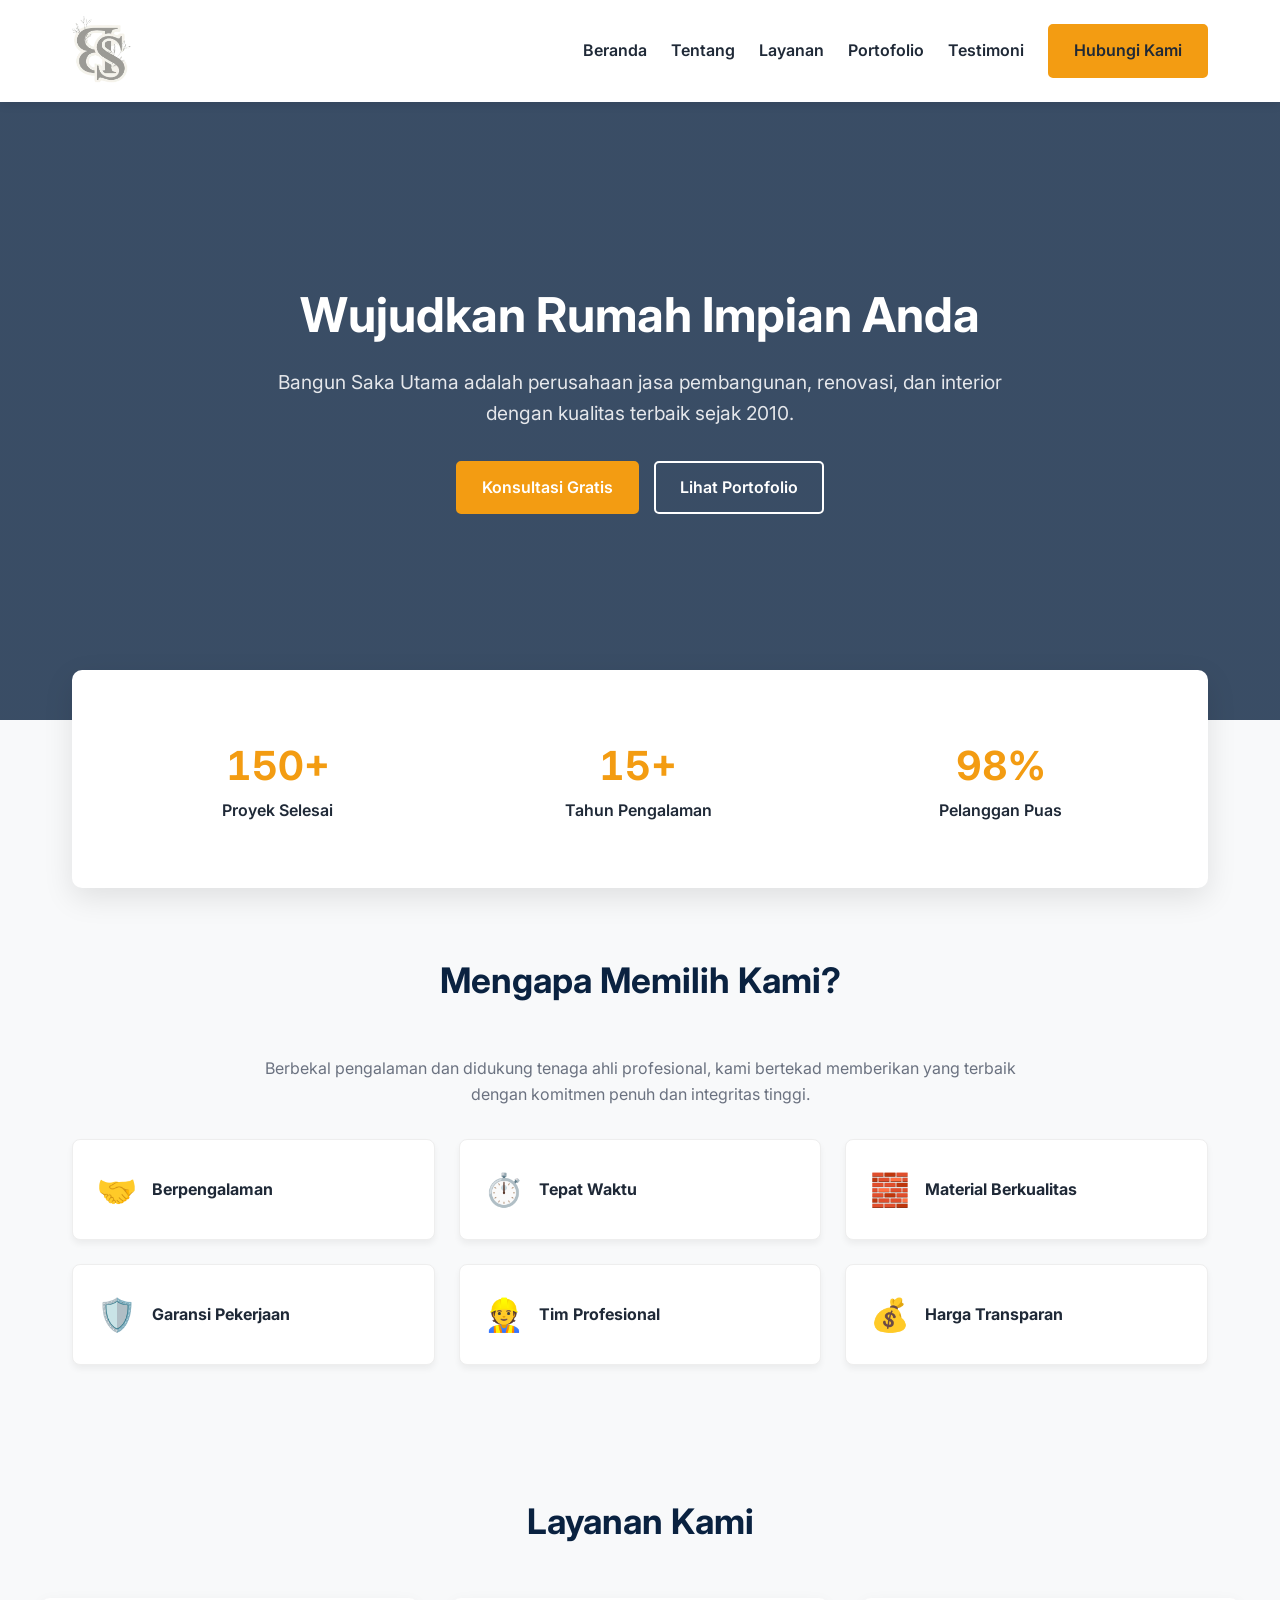
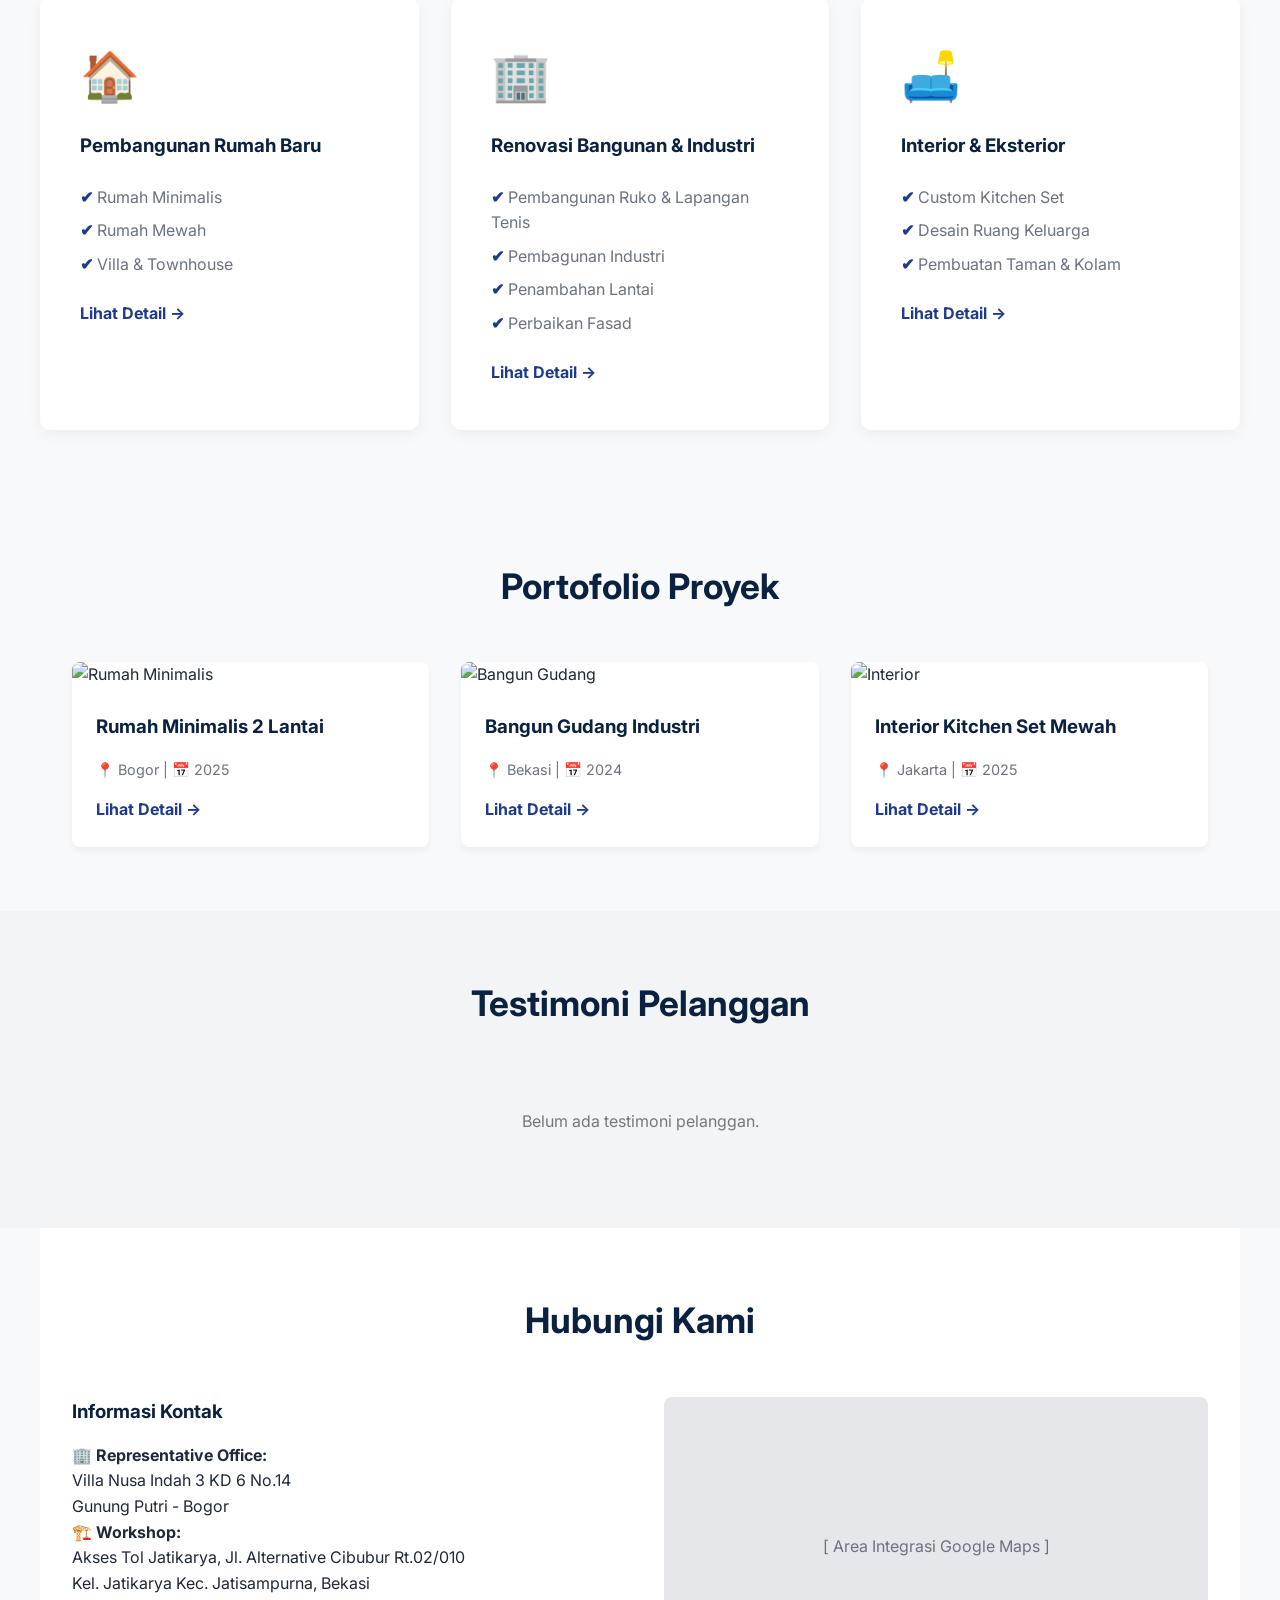
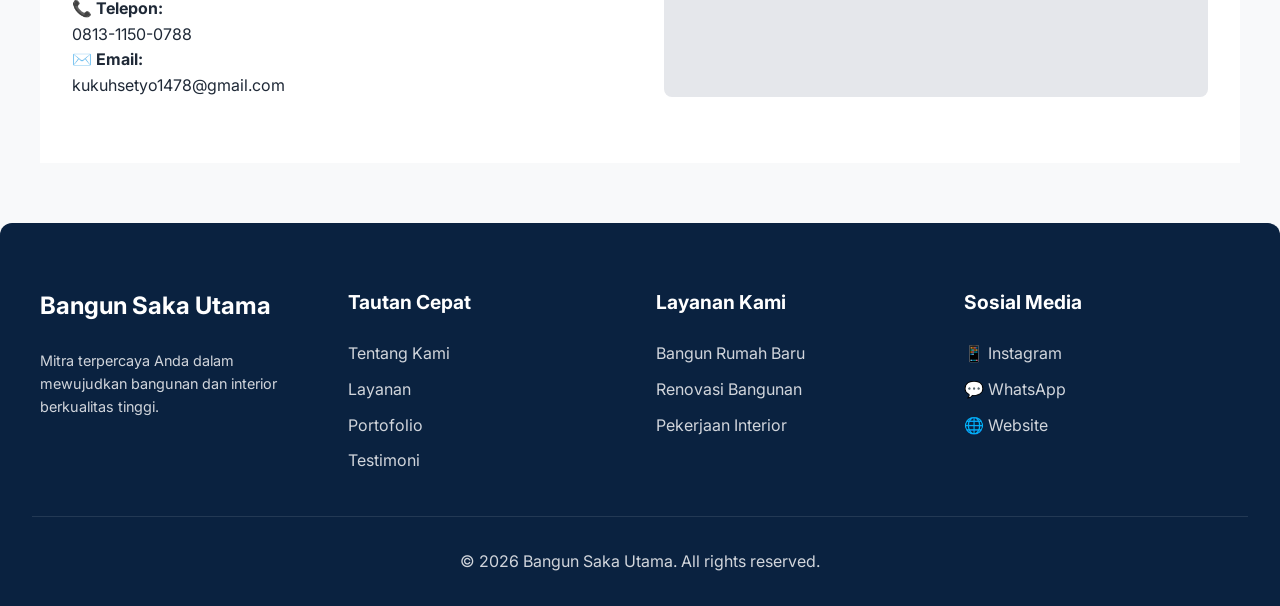
==== commit 08a4e994: "menambahkan 4" ====
--- a/index.html
+++ b/index.html
@@ -814,18 +814,17 @@
             <div class="footer-col">
                 <h3>Tautan Cepat</h3>
                 <ul class="footer-links">
-                    <li><a href="#about">Tentang Kami</a></li>
+                    <li><a href="tentang.html" class="nav-link">Tentang Kami</a></li>
                     <li><a href="#services">Layanan</a></li>
-                    <li><a href="#portfolio">Portofolio</a></li>
-                    <li><a href="#testimoni">Testimoni</a></li>
+                    <li><a href="portofolio.html" class="nav-link">Portofolio</a></li>
+                    <li><a href="testimoni.html" class="nav-link">Testimoni</a></li>
                 </ul>
             </div>
             <div class="footer-col">
                 <h3>Layanan Kami</h3>
                 <ul class="footer-links">
                     <li><a href="Bangun rumah.html">Bangun Rumah Baru</a></li>
-                    <li><a href="Bangun rumah.html">Renovasi Bangunan</a></li>
-                    <li><a href="Bangun rumah.html">Desain Arsitektur</a></li>
+                    <li><a href="Bangun Gudang.html">Renovasi Bangunan</a></li>
                     <li><a href="Bangun Interior.html">Pekerjaan Interior</a></li>
                 </ul>
             </div>
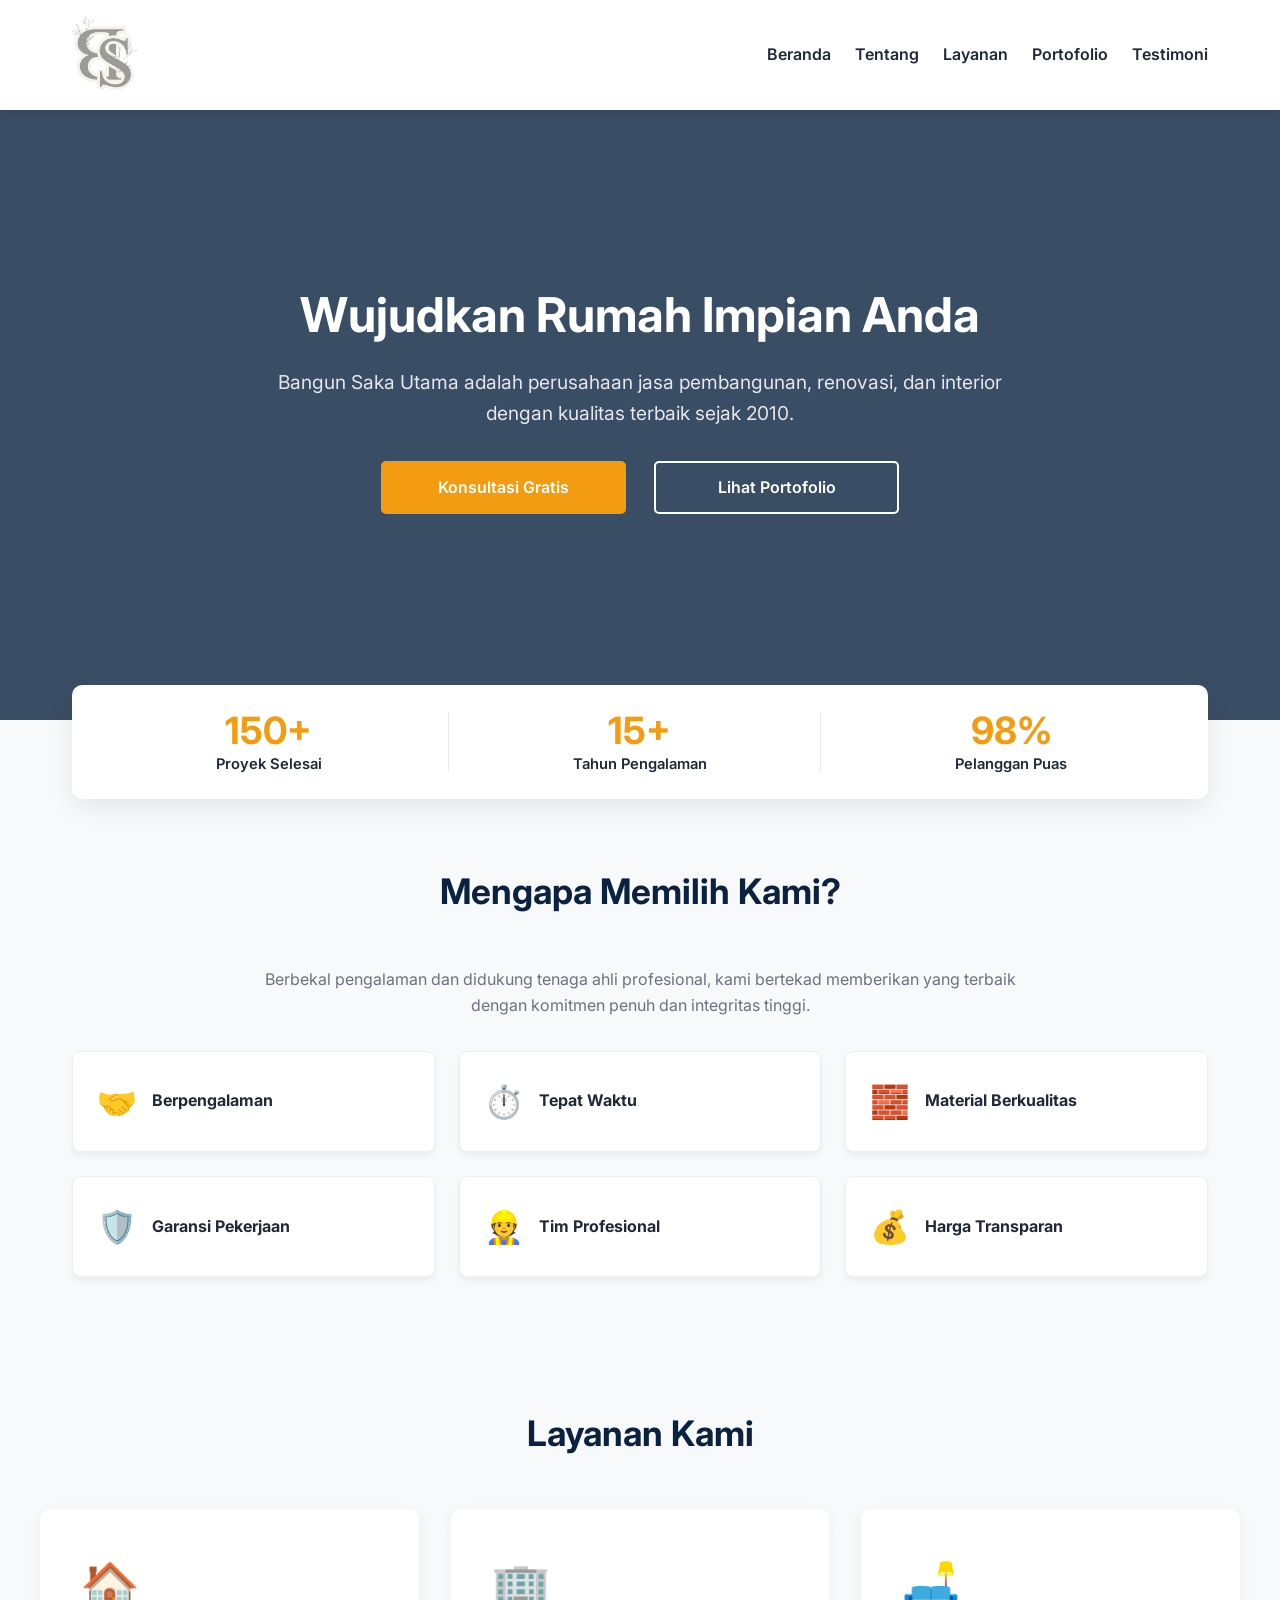
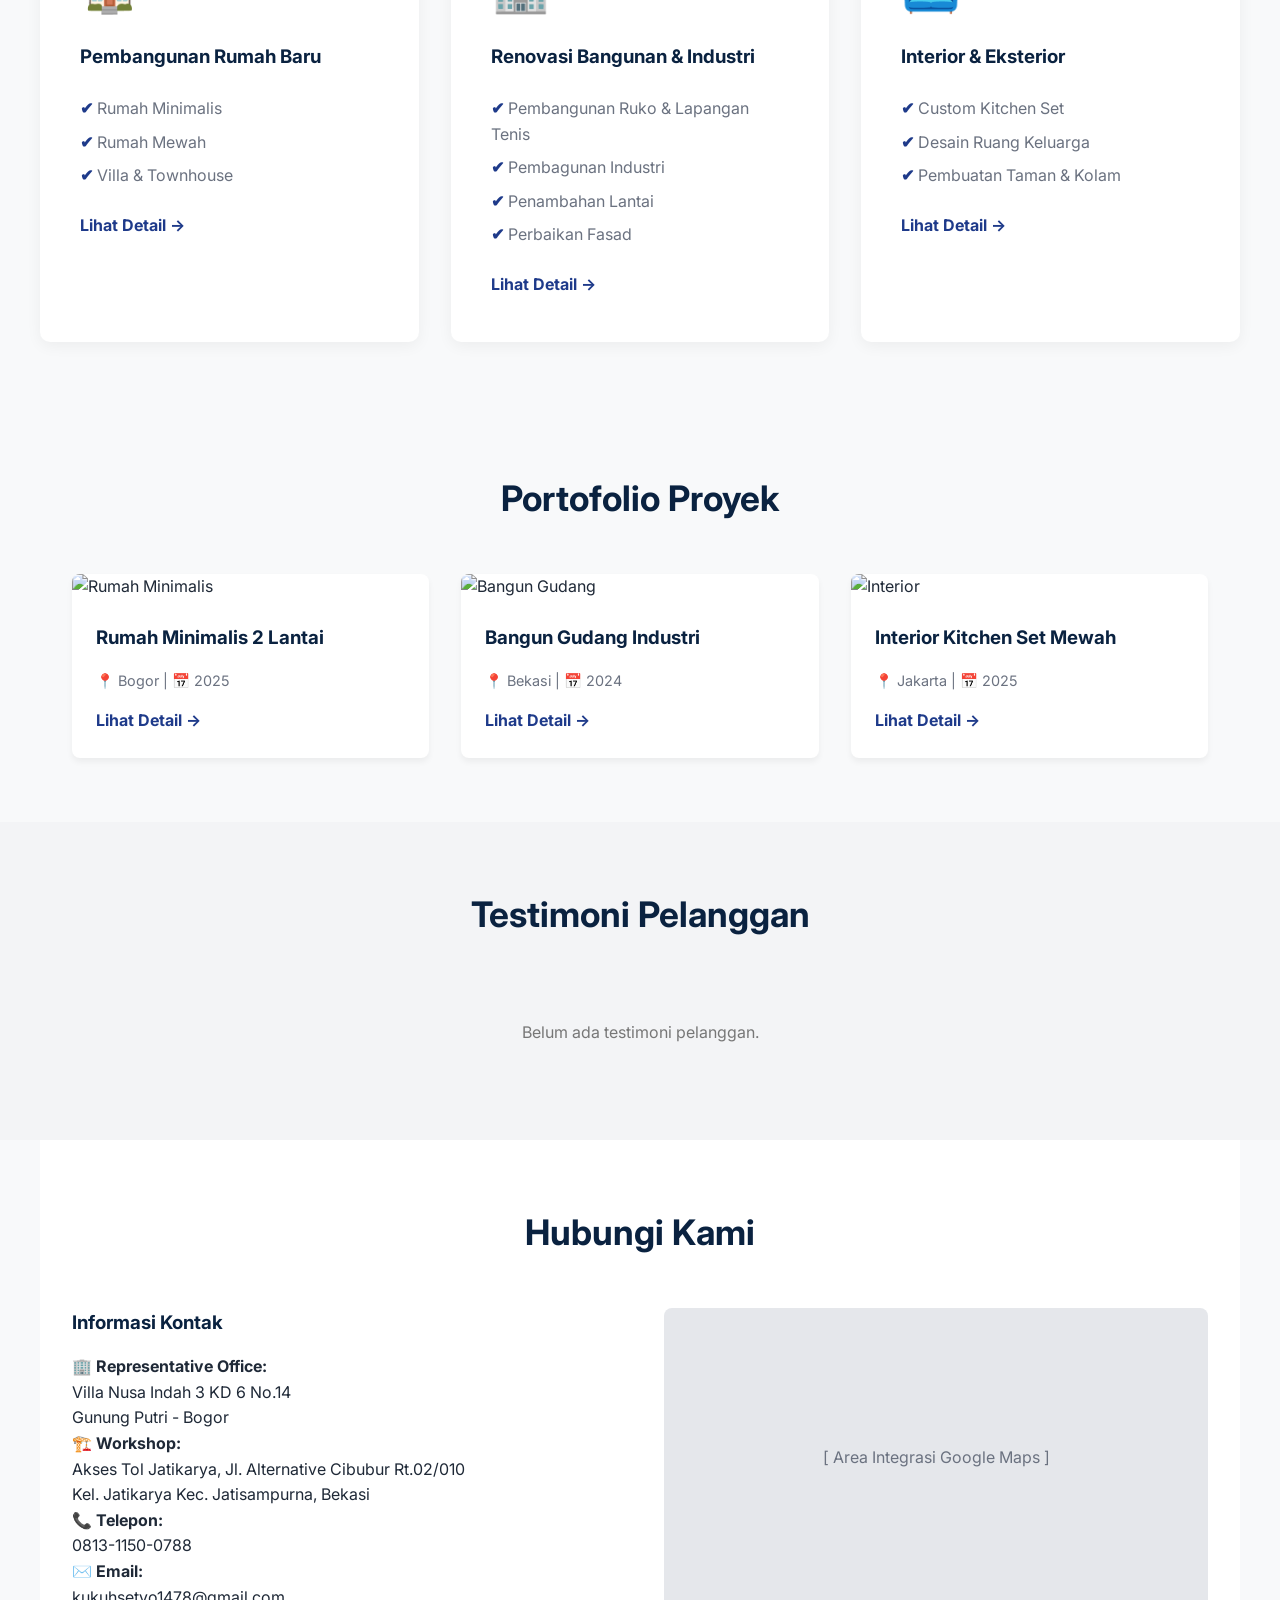
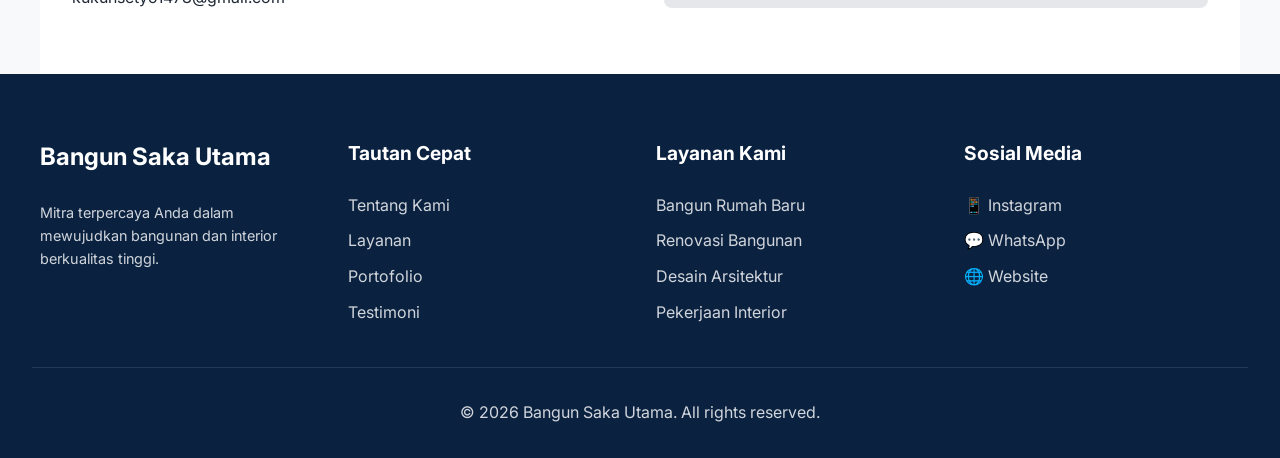
==== commit dff97b53: "menambahkan" ====
--- a/index.html
+++ b/index.html
@@ -285,96 +285,170 @@
         .testimoni-home {
             background: #f3f4f6;
         }
+
         .testimoni-home-grid {
+
             display: grid;
+
             grid-template-columns:
                 repeat(3, 1fr);
+
             gap: 25px;
+
             max-width: 1100px;
+
             margin: 0 auto;
-        }
+
+        }
+
+
         .testimoni-home-card {
+
             background: #ffffff;
+
             padding: 30px;
+
             border-radius: 15px;
+
             box-shadow:
                 0 6px 20px rgba(0,0,0,0.08);
+
             border-top:
                 4px solid #d97706;
+
             transition:
                 transform 0.3s ease,
                 box-shadow 0.3s ease;
-        }
+
+        }
+
+
         .testimoni-home-card:hover {
+
             transform:
                 translateY(-8px);
+
             box-shadow:
                 0 12px 30px rgba(0,0,0,0.14);
-        }
+
+        }
+
+
         .testimoni-home-stars {
+
             color: #f59e0b;
+
             font-size: 22px;
+
             letter-spacing: 3px;
+
             margin-bottom: 18px;
-        }
+
+        }
+
+
         .testimoni-home-text {
+
             color: #555;
+
             font-size: 15px;
+
             line-height: 1.8;
+
             font-style: italic;
+
             min-height: 100px;
+
             margin-bottom: 20px;
-        }
+
+        }
+
+
         .testimoni-home-user {
+
             border-top:
                 1px solid #eeeeee;
+
             padding-top: 18px;
-        }
+
+        }
+
+
         .testimoni-home-user strong {
+
             display: block;
+
             color: #173b80;
+
             font-size: 17px;
-        }
+
+        }
+
+
         .testimoni-home-user span {
+
             color: #888;
+
             font-size: 13px;
-        }
+
+        }
+
+
         .testimoni-button {
+
             text-align: center;
+
             margin-top: 35px;
-        }
+
+        }
+
 
         /* RESPONSIVE */
+
         @media (max-width: 900px) {
+
             .testimoni-home-grid {
+
                 grid-template-columns:
                     repeat(2, 1fr);
-            }
-        }
+
+            }
+
+        }
+
+
         @media (max-width: 600px) {
+
             .testimoni-home-grid {
+
                 grid-template-columns: 1fr;
-            }
+
+            }
+
         }
 
         /* =========================
            PREVIEW TESTIMONI
         ========================= */
+
         .preview-section {
             width: 90%;
             max-width: 1100px;
             margin: 0 auto 80px;
         }
+
         .preview-section h2 {
             text-align: center;
             color: #173b80;
             margin-bottom: 30px;
         }
+
         .preview-grid {
             display: grid;
             grid-template-columns: repeat(3, 1fr);
             gap: 25px;
         }
+
         .preview-card {
             background: white;
             padding: 25px;
@@ -382,11 +456,13 @@
             box-shadow: 0 6px 20px rgba(0,0,0,0.08);
             border-top: 4px solid #d97706;
         }
+
         .preview-stars {
             color: #f59e0b;
             font-size: 21px;
             margin-bottom: 15px;
         }
+
         .preview-text {
             color: #555;
             line-height: 1.7;
@@ -394,16 +470,19 @@
             min-height: 80px;
             margin-bottom: 20px;
         }
+
         .preview-name {
             color: #173b80;
             font-weight: bold;
             font-size: 17px;
         }
+
         .preview-status {
             color: #888;
             font-size: 13px;
             margin-top: 4px;
         }
+
 
         /* === Kontak & Footer === */
         .contact-section { 
@@ -419,8 +498,6 @@
             background: var(--primary);
             color: #d1d5db;
             padding: 4rem 2rem 2rem;
-            margin-top: 60px;
-            border-radius: 12px 12px 0 0;
         }
         .footer-grid {
             max-width: 1200px;
@@ -456,6 +533,125 @@
         }
 
         /* =========================
+           PERBAIKAN TAMPILAN UTAMA
+        ========================= */
+
+        /* Logo tanpa kotak putih */
+        .logo {
+            display: flex;
+            align-items: center;
+            text-decoration: none;
+            background: transparent !important;
+        }
+
+        .logo img {
+            height: 78px !important;
+            width: auto !important;
+            display: block;
+            object-fit: contain;
+            background: transparent !important;
+            mix-blend-mode: multiply;
+        }
+
+        /* Jarak tombol Hero dibuat lebih lega */
+        .hero-buttons {
+            display: flex !important;
+            align-items: center;
+            justify-content: center;
+            gap: 28px !important;
+            flex-direction: row !important;
+        }
+
+        .hero-buttons .btn {
+            margin: 0 !important;
+            min-width: 245px;
+        }
+
+        /* Statistik selalu berjajar ke samping */
+        .stats-container {
+            display: flex !important;
+            flex-direction: row !important;
+            align-items: center;
+            justify-content: space-around !important;
+            gap: 10px;
+            flex-wrap: nowrap !important;
+            width: 100%;
+            padding: 1.25rem 1rem !important;
+            margin-top: -35px !important;
+            border-radius: 10px;
+            box-shadow: 0 8px 25px rgba(0,0,0,0.08);
+        }
+
+        .stat-item {
+            flex: 1 1 0;
+            min-width: 0;
+            text-align: center;
+            padding: .35rem .5rem !important;
+            position: relative;
+        }
+
+        .stat-item:not(:last-child)::after {
+            content: "";
+            position: absolute;
+            right: 0;
+            top: 8px;
+            height: 58px;
+            width: 1px;
+            background: #e5e7eb;
+        }
+
+        .stat-number {
+            font-size: 2.35rem !important;
+            line-height: 1.05;
+            font-weight: 700;
+            margin: 0;
+        }
+
+        .stat-label {
+            margin-top: 5px;
+            font-size: .92rem;
+            line-height: 1.25;
+            font-weight: 600;
+        }
+
+        @media (max-width: 768px) {
+            .hero-buttons {
+                flex-direction: column !important;
+                gap: 14px !important;
+            }
+
+            .hero-buttons .btn {
+                width: min(100%, 300px);
+                min-width: 0;
+            }
+
+            .stats-container {
+                flex-direction: row !important;
+                gap: 4px;
+                padding: 1rem .5rem !important;
+                margin-top: -25px !important;
+            }
+
+            .stat-item {
+                padding: .3rem .15rem !important;
+            }
+
+            .stat-item:not(:last-child)::after {
+                height: 45px;
+                top: 6px;
+            }
+
+            .stat-number {
+                font-size: 1.7rem !important;
+            }
+
+            .stat-label {
+                font-size: .72rem;
+                margin-top: 4px;
+            }
+        }
+
+        /* =========================
            RESPONSIVE
         ========================= */
         @media (max-width: 900px) {
@@ -475,130 +671,6 @@
             .testimoni-home-grid { grid-template-columns: 1fr; }
             .testimoni-card { padding: 25px; }
         }
-
-
-        /* =========================================
-           ANIMASI SAAT SCROLL
-           ========================================= */
-
-        .paragraph-animation {
-            opacity: 0;
-            transform: translateY(40px);
-            transition: opacity 0.8s ease, transform 0.8s ease;
-        }
-
-        .paragraph-animation.slide-show {
-            opacity: 1;
-            transform: translateY(0);
-        }
-
-        .slide-image {
-            opacity: 0;
-            transform: translateY(50px) scale(0.95);
-            transition: opacity 0.8s ease, transform 0.8s ease;
-        }
-
-        .slide-image.show {
-            opacity: 1;
-            transform: translateY(0) scale(1);
-        }
-
-        .slide-left {
-            opacity: 0;
-            transform: translateX(-70px);
-            transition: opacity 0.8s ease, transform 0.8s ease;
-        }
-
-        .slide-left.show {
-            opacity: 1;
-            transform: translateX(0);
-        }
-
-        .slide-right {
-            opacity: 0;
-            transform: translateX(70px);
-            transition: opacity 0.8s ease, transform 0.8s ease;
-        }
-
-        .slide-right.show {
-            opacity: 1;
-            transform: translateX(0);
-        }
-
-        .slide-animation {
-            opacity: 0;
-            transform: translateY(60px);
-            transition: opacity 0.8s ease, transform 0.8s ease;
-        }
-
-        .slide-animation.show {
-            opacity: 1;
-            transform: translateY(0);
-        }
-
-        .slide-delay-1 { transition-delay: 0.1s; }
-        .slide-delay-2 { transition-delay: 0.2s; }
-        .slide-delay-3 { transition-delay: 0.3s; }
-        .slide-delay-4 { transition-delay: 0.4s; }
-        .slide-delay-5 { transition-delay: 0.5s; }
-        .slide-delay-6 { transition-delay: 0.6s; }
-
-        .btn {
-            transition:
-                transform 0.3s ease,
-                background-color 0.3s ease,
-                box-shadow 0.3s ease;
-        }
-
-        .btn:hover {
-            transform: translateY(-4px) scale(1.03);
-            box-shadow: 0 8px 20px rgba(0,0,0,0.18);
-        }
-
-        .reason-card,
-        .service-card,
-        .portfolio-card,
-        .testimoni-home-card,
-        .preview-card {
-            transition:
-                transform 0.4s ease,
-                box-shadow 0.4s ease;
-        }
-
-        .reason-card:hover,
-        .service-card:hover,
-        .portfolio-card:hover,
-        .testimoni-home-card:hover,
-        .preview-card:hover {
-            transform: translateY(-8px);
-            box-shadow: 0 12px 30px rgba(0,0,0,0.10);
-        }
-
-        .stat-number {
-            display: block;
-            min-width: 120px;
-            font-variant-numeric: tabular-nums;
-        }
-
-        @media (prefers-reduced-motion: reduce) {
-            *,
-            *::before,
-            *::after {
-                scroll-behavior: auto !important;
-                transition-duration: 0.01ms !important;
-                animation-duration: 0.01ms !important;
-                animation-iteration-count: 1 !important;
-            }
-
-            .paragraph-animation,
-            .slide-image,
-            .slide-left,
-            .slide-right,
-            .slide-animation {
-                opacity: 1 !important;
-                transform: none !important;
-            }
-        }
     </style>
 </head>
 <body>
@@ -607,18 +679,15 @@
     <header>
         <nav>
             <!-- Ganti src dengan logo Anda -->
-            <a href="index.html" class="logo"><img src="image/Logo Bangun Saka Utama.jpg" alt="Bangun Saka Utama" 
-                style="height:70px; vertical-align:middle; margin-right:10px;"></a>
+            <a href="index.html" class="logo">
+                <img src="image/Logo Bangun Saka Utama.jpg" alt="Bangun Saka Utama">
+            </a>
             <ul class="nav-links">
                 <li><a href="#home">Beranda</a></li>
                 <li><a href="#about">Tentang</a></li>
                 <li><a href="#services">Layanan</a></li>
                 <li><a href="#portfolio">Portofolio</a></li>
                 <li><a href="testimoni.html" class="nav-link">Testimoni</a></li>
-                <li><a href="https://wa.me/6281311500788?text=Halo%20saya%20ingin%20bertanya%20mengenai%20Career%20Planner"
-                    class="btn btn-primary nav-link" target="_blank">Hubungi Kami
-                    </a>
-                </li>
             </ul>
         </nav>
     </header>
@@ -629,7 +698,7 @@
             <h1>Wujudkan Rumah Impian Anda</h1>
             <p>Bangun Saka Utama adalah perusahaan jasa pembangunan, renovasi, dan interior dengan kualitas terbaik sejak 2010.</p>
             <div class="hero-buttons">
-                <a href="#contact" class="btn btn-primary">Konsultasi Gratis</a>
+                <a href="https://wa.me/6281311500788?text=Halo%20saya%20ingin%20bertanya%20mengenai%20Bangun%20Saka%20Utama" class="btn btn-primary">Konsultasi Gratis</a>
                 <a href="#portfolio" class="btn btn-outline">Lihat Portofolio</a>
             </div>
         </div>
@@ -639,15 +708,15 @@
     <div class="container" style="padding-top: 0; padding-bottom: 0;">
         <div class="stats-container">
             <div class="stat-item">
-                <div class="stat-number" data-target="150" data-suffix="+">0</div>
+                <div class="stat-number" data-target="150" data-suffix="+">0+</div>
                 <div class="stat-label">Proyek Selesai</div>
             </div>
             <div class="stat-item">
-                <div class="stat-number" data-target="15" data-suffix="+">0</div>
+                <div class="stat-number" data-target="15" data-suffix="+">0+</div>
                 <div class="stat-label">Tahun Pengalaman</div>
             </div>
             <div class="stat-item">
-                <div class="stat-number" data-target="98" data-suffix="%">0</div>
+                <div class="stat-number" data-target="98" data-suffix="%">0%</div>
                 <div class="stat-label">Pelanggan Puas</div>
             </div>
         </div>
@@ -814,17 +883,18 @@
             <div class="footer-col">
                 <h3>Tautan Cepat</h3>
                 <ul class="footer-links">
-                    <li><a href="tentang.html" class="nav-link">Tentang Kami</a></li>
+                    <li><a href="#about">Tentang Kami</a></li>
                     <li><a href="#services">Layanan</a></li>
-                    <li><a href="portofolio.html" class="nav-link">Portofolio</a></li>
-                    <li><a href="testimoni.html" class="nav-link">Testimoni</a></li>
+                    <li><a href="#portfolio">Portofolio</a></li>
+                    <li><a href="#testimoni">Testimoni</a></li>
                 </ul>
             </div>
             <div class="footer-col">
                 <h3>Layanan Kami</h3>
                 <ul class="footer-links">
                     <li><a href="Bangun rumah.html">Bangun Rumah Baru</a></li>
-                    <li><a href="Bangun Gudang.html">Renovasi Bangunan</a></li>
+                    <li><a href="Bangun rumah.html">Renovasi Bangunan</a></li>
+                    <li><a href="Bangun rumah.html">Desain Arsitektur</a></li>
                     <li><a href="Bangun Interior.html">Pekerjaan Interior</a></li>
                 </ul>
             </div>
@@ -843,289 +913,140 @@
     </footer>
 
     <script>
-        document.addEventListener("DOMContentLoaded", function () {
-
-        /* =========================================
-           OBSERVER ANIMASI
-           ========================================= */
-
-        const paragraphObserver = new IntersectionObserver(
-            function (entries) {
+    /* =========================
+       ANIMASI ANGKA STATISTIK
+       Mulai dari 0 sampai angka target
+    ========================= */
+
+    document.addEventListener('DOMContentLoaded', function () {
+        const statNumbers = document.querySelectorAll('.stat-number');
+
+        function animateCounter(element) {
+            const target = Number(element.dataset.target);
+            const suffix = element.dataset.suffix || '';
+
+            if (!Number.isFinite(target)) return;
+
+            const duration = 1800;
+            const startTime = performance.now();
+
+            function updateCounter(currentTime) {
+                const progress = Math.min((currentTime - startTime) / duration, 1);
+
+                // Gerakan halus: cepat di awal, melambat saat mendekati target
+                const easedProgress = 1 - Math.pow(1 - progress, 3);
+                const currentValue = Math.floor(target * easedProgress);
+
+                element.textContent = currentValue + suffix;
+
+                if (progress < 1) {
+                    requestAnimationFrame(updateCounter);
+                } else {
+                    element.textContent = target + suffix;
+                }
+            }
+
+            requestAnimationFrame(updateCounter);
+        }
+
+        // Animasi dimulai saat kotak statistik terlihat di layar
+        const counterObserver = new IntersectionObserver(
+            function (entries, observer) {
                 entries.forEach(function (entry) {
                     if (entry.isIntersecting) {
-                        entry.target.classList.add("slide-show");
-                        paragraphObserver.unobserve(entry.target);
+                        statNumbers.forEach(function (number) {
+                            if (number.dataset.animated === 'true') return;
+
+                            number.dataset.animated = 'true';
+                            animateCounter(number);
+                        });
+
+                        observer.disconnect();
                     }
                 });
             },
-            { threshold: 0.2 }
+            {
+                threshold: 0.35
+            }
         );
 
-        const imageObserver = new IntersectionObserver(
-            function (entries) {
-                entries.forEach(function (entry) {
-                    if (entry.isIntersecting) {
-                        entry.target.classList.add("show");
-                        imageObserver.unobserve(entry.target);
-                    }
-                });
-            },
-            { threshold: 0.2 }
-        );
-
-        const elementObserver = new IntersectionObserver(
-            function (entries) {
-                entries.forEach(function (entry) {
-                    if (entry.isIntersecting) {
-                        entry.target.classList.add("show");
-                        elementObserver.unobserve(entry.target);
-                    }
-                });
-            },
-            { threshold: 0.15 }
-        );
-
-        /* =========================================
-           1. COUNT UP ANGKA STATISTIK
-           ========================================= */
-
-        const statNumbers =
-            document.querySelectorAll(".stat-number");
-
-        const counterObserver = new IntersectionObserver(
-            function (entries) {
-                entries.forEach(function (entry) {
-
-                    if (!entry.isIntersecting) return;
-
-                    const counter = entry.target;
-                    const target = Number(counter.dataset.target);
-                    const suffix = counter.dataset.suffix || "";
-
-                    if (!Number.isFinite(target)) {
-                        console.error(
-                            "data-target tidak valid:",
-                            counter
-                        );
-                        return;
-                    }
-
-                    const duration = 2000;
-                    const startTime = performance.now();
-
-                    function updateCounter(currentTime) {
-                        const elapsed = currentTime - startTime;
-                        const progress = Math.min(
-                            elapsed / duration,
-                            1
-                        );
-
-                        const easeOut =
-                            1 - Math.pow(1 - progress, 3);
-
-                        const current = Math.floor(
-                            easeOut * target
-                        );
-
-                        counter.textContent =
-                            current + suffix;
-
-                        if (progress < 1) {
-                            requestAnimationFrame(updateCounter);
-                        } else {
-                            counter.textContent =
-                                target + suffix;
-                        }
-                    }
-
-                    requestAnimationFrame(updateCounter);
-                    counterObserver.unobserve(counter);
-                });
-            },
-            { threshold: 0.5 }
-        );
-
-        statNumbers.forEach(function (counter) {
-            counterObserver.observe(counter);
+        const statsContainer = document.querySelector('.stats-container');
+
+        if (statsContainer) {
+            counterObserver.observe(statsContainer);
+        }
+    });
+
+
+    /* =========================
+       TESTIMONI INDEX
+    ========================= */
+
+    const testimoniHome = document.getElementById('testimoniHome');
+
+    function tampilkanTestimoniHome() {
+        if (!testimoniHome) return;
+
+        let data = [];
+
+        try {
+            data = JSON.parse(localStorage.getItem('testimoniBSU')) || [];
+        } catch (error) {
+            console.error('Data testimoni tidak dapat dibaca:', error);
+            data = [];
+        }
+
+        testimoniHome.innerHTML = '';
+
+        if (!Array.isArray(data) || data.length === 0) {
+            testimoniHome.innerHTML = `
+                <div style="grid-column: 1 / -1; text-align: center; color: #777; padding: 30px;">
+                    Belum ada testimoni pelanggan.
+                </div>
+            `;
+            return;
+        }
+
+        // Tampilkan maksimal 3 testimoni terbaru
+        const dataTerbaru = data.slice(-3).reverse();
+
+        dataTerbaru.forEach(function(item) {
+            const nama = item && item.nama ? item.nama : 'Pelanggan';
+            const pesan = item && item.pesan ? item.pesan : 'Tidak ada komentar.';
+            let rating = Number(item && item.rating);
+
+            if (!Number.isFinite(rating) || rating < 1) rating = 5;
+            rating = Math.min(5, Math.floor(rating));
+
+            const bintang = '★'.repeat(rating);
+            const card = document.createElement('div');
+            card.className = 'testimoni-home-card';
+
+            card.innerHTML = `
+                <div class="testimoni-home-stars">${bintang}</div>
+                <p class="testimoni-home-text">"${escapeHTML(pesan)}"</p>
+                <div class="testimoni-home-user">
+                    <strong>${escapeHTML(nama)}</strong>
+                    <span>Pelanggan</span>
+                </div>
+            `;
+
+            testimoniHome.appendChild(card);
         });
-
-        /* =========================================
-           2. TESTIMONI
-           ========================================= */
-
-        const testimoniHome =
-            document.getElementById("testimoniHome");
-
-        function escapeHTML(text) {
-            return String(text)
-                .replace(/&/g, "&amp;")
-                .replace(/</g, "&lt;")
-                .replace(/>/g, "&gt;")
-                .replace(/"/g, "&quot;")
-                .replace(/'/g, "&#039;");
-        }
-
-        function tampilkanTestimoniHome() {
-
-            if (!testimoniHome) return;
-
-            let data = [];
-
-            try {
-                data =
-                    JSON.parse(
-                        localStorage.getItem("testimoniBSU")
-                    ) || [];
-            } catch (error) {
-                console.error(
-                    "Data testimoni tidak dapat dibaca:",
-                    error
-                );
-            }
-
-            testimoniHome.innerHTML = "";
-
-            if (!Array.isArray(data) || data.length === 0) {
-                testimoniHome.innerHTML = `
-                    <div style="
-                        grid-column: 1 / -1;
-                        text-align: center;
-                        color: #777;
-                        padding: 30px;
-                    ">
-                        Belum ada testimoni pelanggan.
-                    </div>
-                `;
-                return;
-            }
-
-            const dataTerbaru =
-                data.slice(-3).reverse();
-
-            dataTerbaru.forEach(function (item) {
-
-                const nama =
-                    item && item.nama
-                        ? item.nama
-                        : "Pelanggan";
-
-                const pesan =
-                    item && item.pesan
-                        ? item.pesan
-                        : "Tidak ada komentar.";
-
-                let rating =
-                    Number(item && item.rating);
-
-                if (!Number.isFinite(rating) || rating < 1) {
-                    rating = 5;
-                }
-
-                rating = Math.min(5, Math.floor(rating));
-
-                const card =
-                    document.createElement("div");
-
-                card.className =
-                    "testimoni-home-card slide-animation";
-
-                card.innerHTML = `
-                    <div class="testimoni-home-stars">
-                        ${"★".repeat(rating)}
-                    </div>
-
-                    <p class="testimoni-home-text">
-                        "${escapeHTML(pesan)}"
-                    </p>
-
-                    <div class="testimoni-home-user">
-                        <strong>
-                            ${escapeHTML(nama)}
-                        </strong>
-                        <span>Pelanggan</span>
-                    </div>
-                `;
-
-                testimoniHome.appendChild(card);
-                elementObserver.observe(card);
-            });
-        }
-
-        /* =========================================
-           3. PARAGRAF
-           ========================================= */
-
-        document.querySelectorAll("p").forEach(function (p) {
-            p.classList.add("paragraph-animation");
-            paragraphObserver.observe(p);
-        });
-
-        /* =========================================
-           4. GAMBAR
-           ========================================= */
-
-        document.querySelectorAll("img").forEach(function (img) {
-            img.classList.add("slide-image");
-            imageObserver.observe(img);
-        });
-
-        /* =========================================
-           5. CARD, JUDUL, TOMBOL, KONTAK, FOOTER
-           ========================================= */
-
-        const elements = document.querySelectorAll(`
-            h1,
-            h2,
-            h3,
-            .btn,
-            .reason-card,
-            .service-card,
-            .portfolio-card,
-            .preview-card,
-            .stats-container,
-            .stat-item,
-            .contact-info,
-            .contact-map,
-            .footer-col,
-            .footer-bottom
-        `);
-
-        elements.forEach(function (element, index) {
-
-            const isCard =
-                element.classList.contains("reason-card") ||
-                element.classList.contains("service-card") ||
-                element.classList.contains("portfolio-card") ||
-                element.classList.contains("preview-card") ||
-                element.classList.contains("stats-container") ||
-                element.classList.contains("stat-item");
-
-            if (isCard) {
-                element.classList.add("slide-animation");
-                element.classList.add(
-                    `slide-delay-${(index % 6) + 1}`
-                );
-                elementObserver.observe(element);
-                return;
-            }
-
-            if (index % 2 === 0) {
-                element.classList.add("slide-left");
-            } else {
-                element.classList.add("slide-right");
-            }
-
-            elementObserver.observe(element);
-        });
-
-        /* =========================================
-           6. TAMPILKAN TESTIMONI
-           ========================================= */
-
-        tampilkanTestimoniHome();
-
-    });
-    </script>
+    }
+
+    function escapeHTML(text) {
+        return String(text)
+            .replace(/&/g, '&amp;')
+            .replace(/</g, '&lt;')
+            .replace(/>/g, '&gt;')
+            .replace(/\"/g, '&quot;')
+            .replace(/'/g, '&#039;');
+    }
+
+    tampilkanTestimoniHome();
+</script>
+    
 
 </body>
 </html>
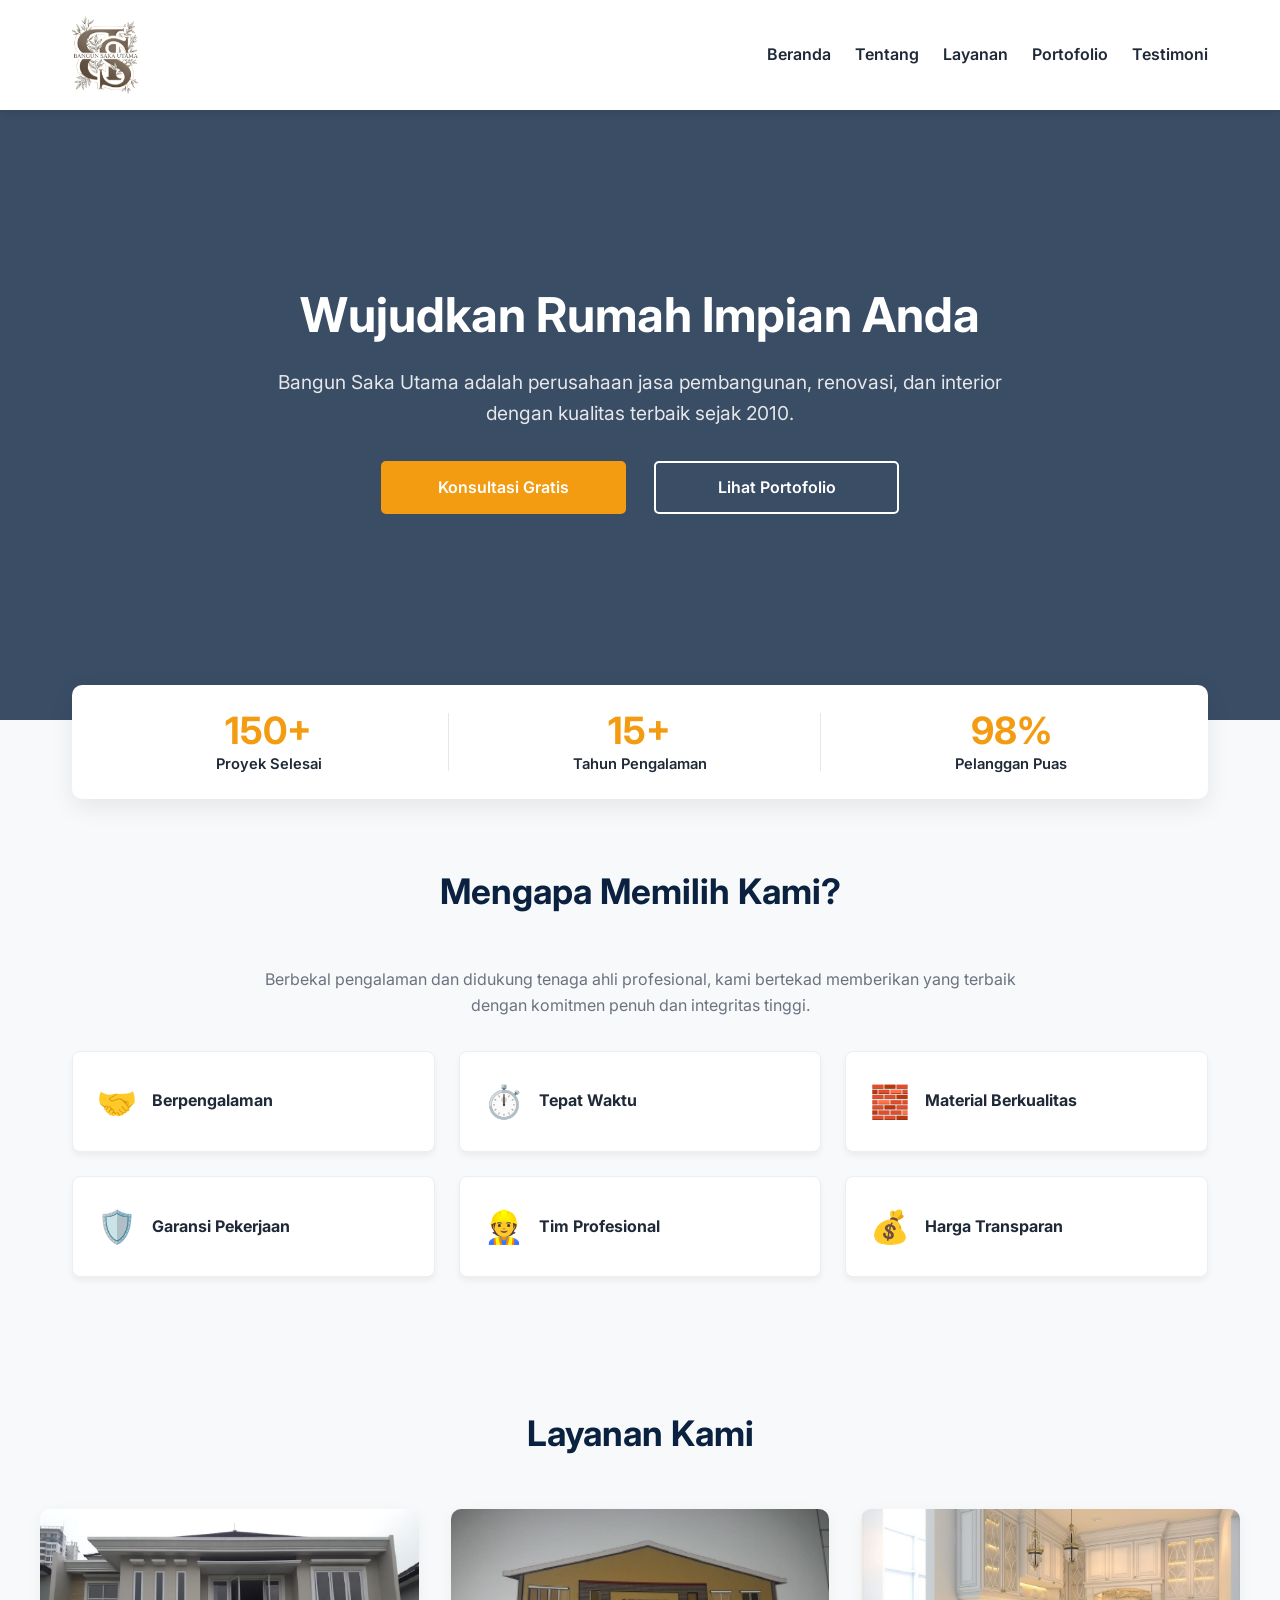
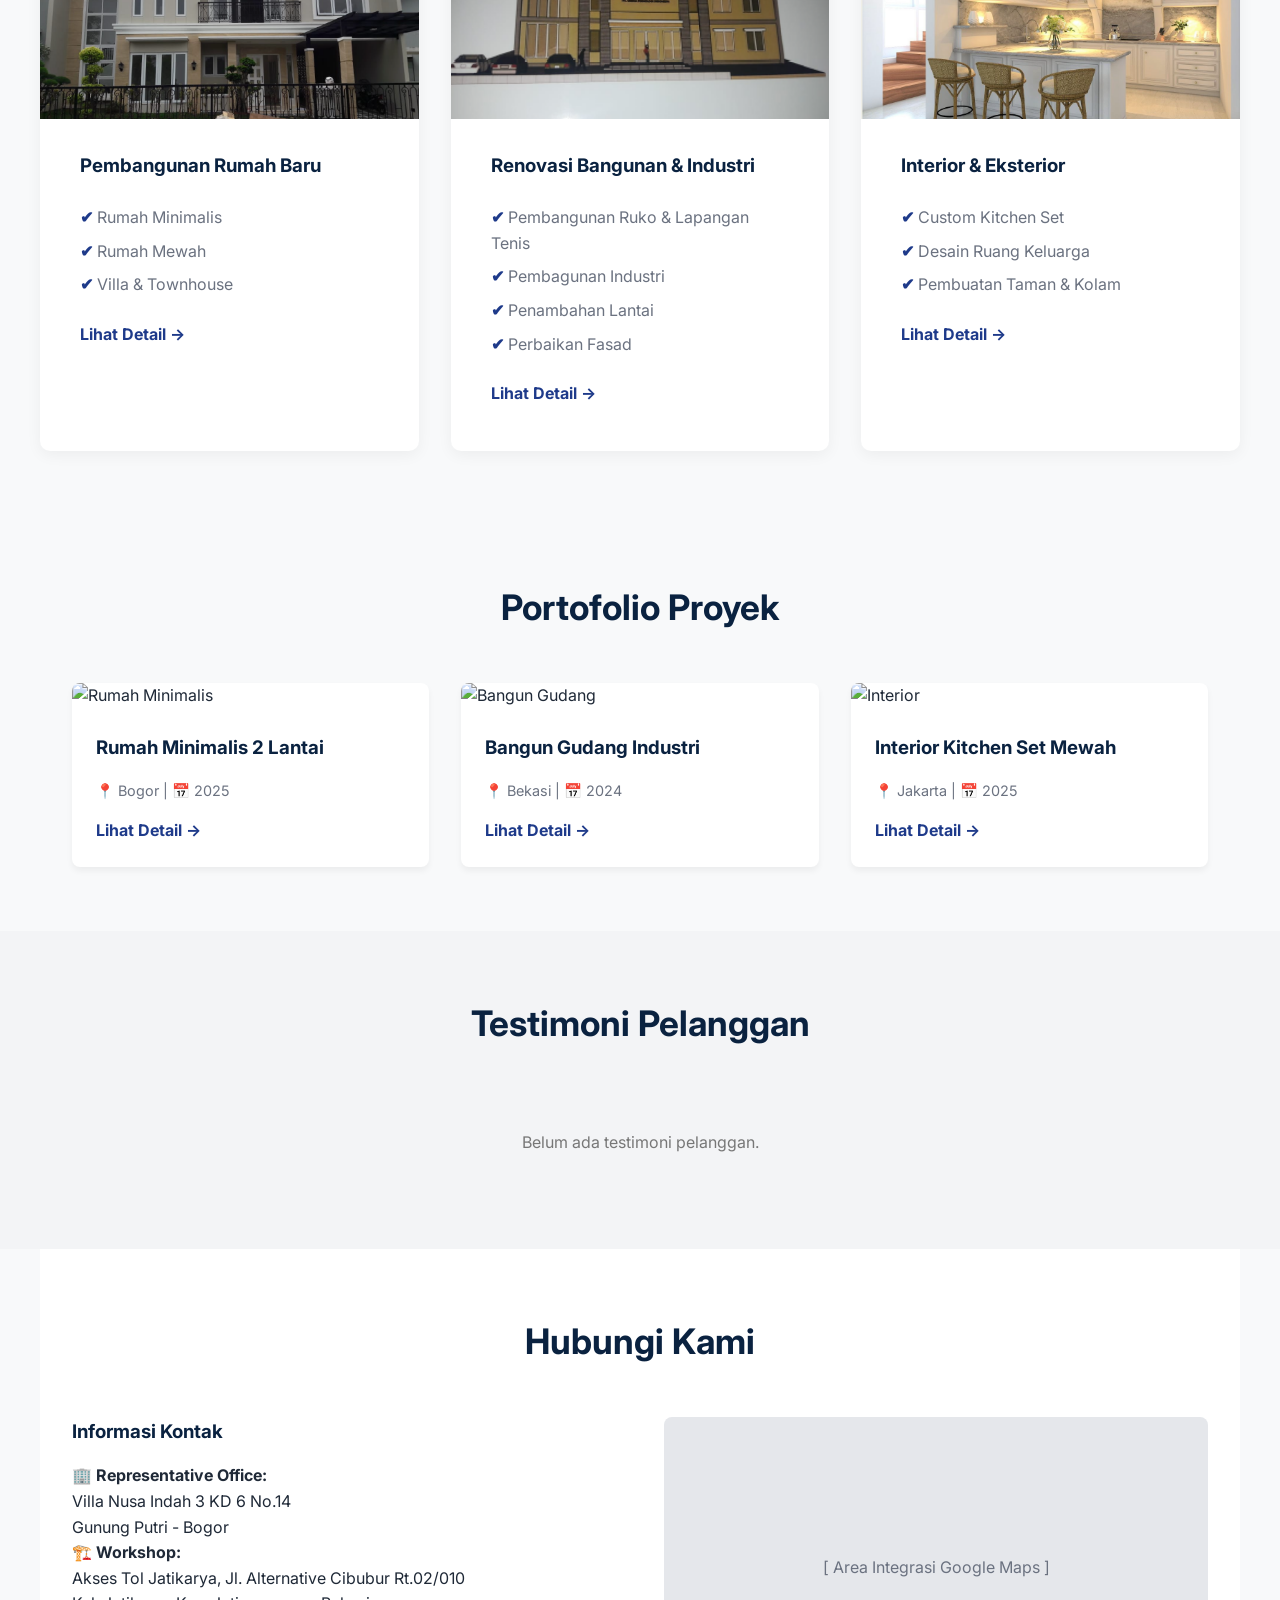
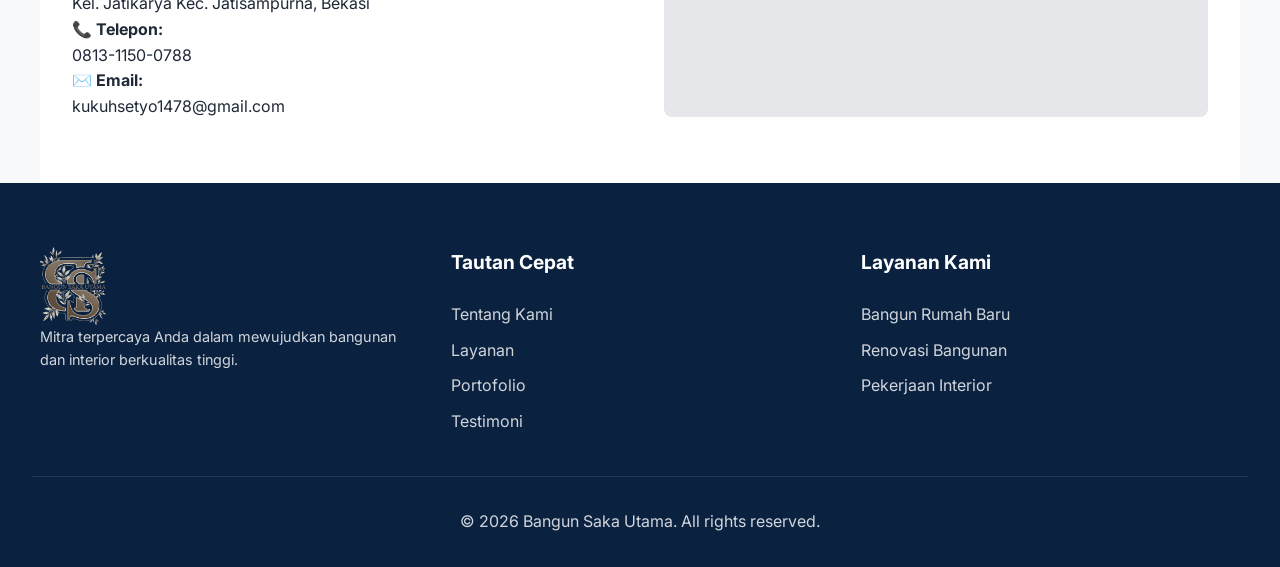
==== commit 71710a45: "menambahkan 5" ====
--- a/index.html
+++ b/index.html
@@ -209,20 +209,25 @@
         }
         .service-card {
             background: var(--white);
-            padding: 2.5rem;
             border-radius: 10px;
+            overflow: hidden;
             box-shadow: 0 4px 15px rgba(0,0,0,0.05);
             transition: all 0.3s ease;
             border-bottom: 4px solid transparent;
+        }
+        .service-image {
+            display: block;
+            width: 100%;
+            height: 210px;
+            object-fit: cover;
+        }
+        .service-content {
+            padding: 2rem 2.5rem 2.5rem;
         }
         .service-card:hover {
             transform: translateY(-10px);
             box-shadow: 0 15px 30px rgba(0,0,0,0.1);
             border-bottom: 4px solid var(--accent);
-        }
-        .service-icon { 
-            font-size: 3rem; 
-            margin-bottom: 1rem; 
         }
         .service-list { 
             list-style: none; 
@@ -551,6 +556,11 @@
             object-fit: contain;
             background: transparent !important;
             mix-blend-mode: multiply;
+        }
+
+        /* Pertahankan warna asli logo pada latar footer yang gelap. */
+        footer .logo img {
+            mix-blend-mode: normal;
         }
 
         /* Jarak tombol Hero dibuat lebih lega */
@@ -679,14 +689,14 @@
     <header>
         <nav>
             <!-- Ganti src dengan logo Anda -->
-            <a href="index.html" class="logo">
-                <img src="image/Logo Bangun Saka Utama.jpg" alt="Bangun Saka Utama">
+            <a class="logo">
+                <img src="image/Logo Bangun Saka Utama 1.jpg" alt="Bangun Saka Utama">
             </a>
             <ul class="nav-links">
                 <li><a href="#home">Beranda</a></li>
-                <li><a href="#about">Tentang</a></li>
+                <li><a href="tentang.html">Tentang</a></li>
                 <li><a href="#services">Layanan</a></li>
-                <li><a href="#portfolio">Portofolio</a></li>
+                <li><a href="portofolio.html">Portofolio</a></li>
                 <li><a href="testimoni.html" class="nav-link">Testimoni</a></li>
             </ul>
         </nav>
@@ -699,7 +709,7 @@
             <p>Bangun Saka Utama adalah perusahaan jasa pembangunan, renovasi, dan interior dengan kualitas terbaik sejak 2010.</p>
             <div class="hero-buttons">
                 <a href="https://wa.me/6281311500788?text=Halo%20saya%20ingin%20bertanya%20mengenai%20Bangun%20Saka%20Utama" class="btn btn-primary">Konsultasi Gratis</a>
-                <a href="#portfolio" class="btn btn-outline">Lihat Portofolio</a>
+                <a href="portofolio.html" class="btn btn-outline">Lihat Portofolio</a>
             </div>
         </div>
     </section>
@@ -746,7 +756,8 @@
                 <!-- Card 1 -->
                 <div class="service-card">
                     <a href="Bangun rumah.html" style="text-decoration: none; color: inherit; display: block;"> 
-                    <div class="service-icon">🏠</div>
+                    <img class="service-image" src="image/Renovasi%20%26%20Bangun%20Rumah.jpg" alt="Pembangunan rumah baru">
+                    <div class="service-content">
                     <h3>Pembangunan Rumah Baru</h3>
                     <ul class="service-list">
                         <li>Rumah Minimalis</li>
@@ -754,12 +765,14 @@
                         <li>Villa & Townhouse</li>
                     </ul>
                     <span class="link-detail">Lihat Detail &rarr;</span>
+                    </div>
                     </a>
                 </div>
                 <!-- Card 2 -->
                 <div class="service-card">
                     <a href="Bangun Gudang.html" style="text-decoration: none; color: inherit; display: block;"> 
-                    <div class="service-icon">🏢</div>
+                    <img class="service-image" src="image/Bangun%20Gudang.jpg" alt="Bangunan gudang dan industri">
+                    <div class="service-content">
                     <h3>Renovasi Bangunan & Industri</h3>
                     <ul class="service-list">
                         <li>Pembangunan Ruko & Lapangan Tenis</li>
@@ -768,12 +781,14 @@
                         <li>Perbaikan Fasad</li>
                     </ul>
                     <span class="link-detail">Lihat Detail &rarr;</span>
+                    </div>
                     </a>
                 </div>
                 <!-- Card 3 -->
                 <div class="service-card">
                     <a href="Bangun Interior.html" style="text-decoration: none; color: inherit; display: block;"> 
-                    <div class="service-icon">🛋️</div>
+                    <img class="service-image" src="image/Interior.jpg" alt="Desain interior rumah">
+                    <div class="service-content">
                     <h3>Interior & Eksterior</h3>
                     <ul class="service-list">
                         <li>Custom Kitchen Set</li>
@@ -781,6 +796,7 @@
                         <li>Pembuatan Taman & Kolam</li>
                     </ul>
                     <span class="link-detail">Lihat Detail &rarr;</span>
+                    </div>
                     </a>
                 </div>
             </div>
@@ -877,33 +893,26 @@
         <div class="footer-grid">
             <div class="footer-col">
                 <!-- Ganti dengan Logo jika ada -->
-                <h3 style="font-size: 1.5rem;">Bangun Saka Utama</h3>
+                <a href="index.html" class="logo">
+                    <img src="image/Logo Bangun Saka Utama 1.jpg" alt="Bangun Saka Utama">
+                </a>
                 <p style="font-size: 0.9rem;">Mitra terpercaya Anda dalam mewujudkan bangunan dan interior berkualitas tinggi.</p>
             </div>
             <div class="footer-col">
                 <h3>Tautan Cepat</h3>
                 <ul class="footer-links">
-                    <li><a href="#about">Tentang Kami</a></li>
+                    <li><a href="tentang.html">Tentang Kami</a></li>
                     <li><a href="#services">Layanan</a></li>
-                    <li><a href="#portfolio">Portofolio</a></li>
-                    <li><a href="#testimoni">Testimoni</a></li>
+                    <li><a href="portofolio.html">Portofolio</a></li>
+                    <li><a href="testimoni.html">Testimoni</a></li>
                 </ul>
             </div>
             <div class="footer-col">
                 <h3>Layanan Kami</h3>
                 <ul class="footer-links">
                     <li><a href="Bangun rumah.html">Bangun Rumah Baru</a></li>
-                    <li><a href="Bangun rumah.html">Renovasi Bangunan</a></li>
-                    <li><a href="Bangun rumah.html">Desain Arsitektur</a></li>
+                    <li><a href="Bangun Gudang.html">Renovasi Bangunan</a></li>
                     <li><a href="Bangun Interior.html">Pekerjaan Interior</a></li>
-                </ul>
-            </div>
-            <div class="footer-col">
-                <h3>Sosial Media</h3>
-                <ul class="footer-links">
-                    <li><a href="#">📱 Instagram</a></li>
-                    <li><a href="#">💬 WhatsApp</a></li>
-                    <li><a href="#">🌐 Website</a></li>
                 </ul>
             </div>
         </div>
@@ -1049,4 +1058,4 @@
     
 
 </body>
-</html>+</html>
